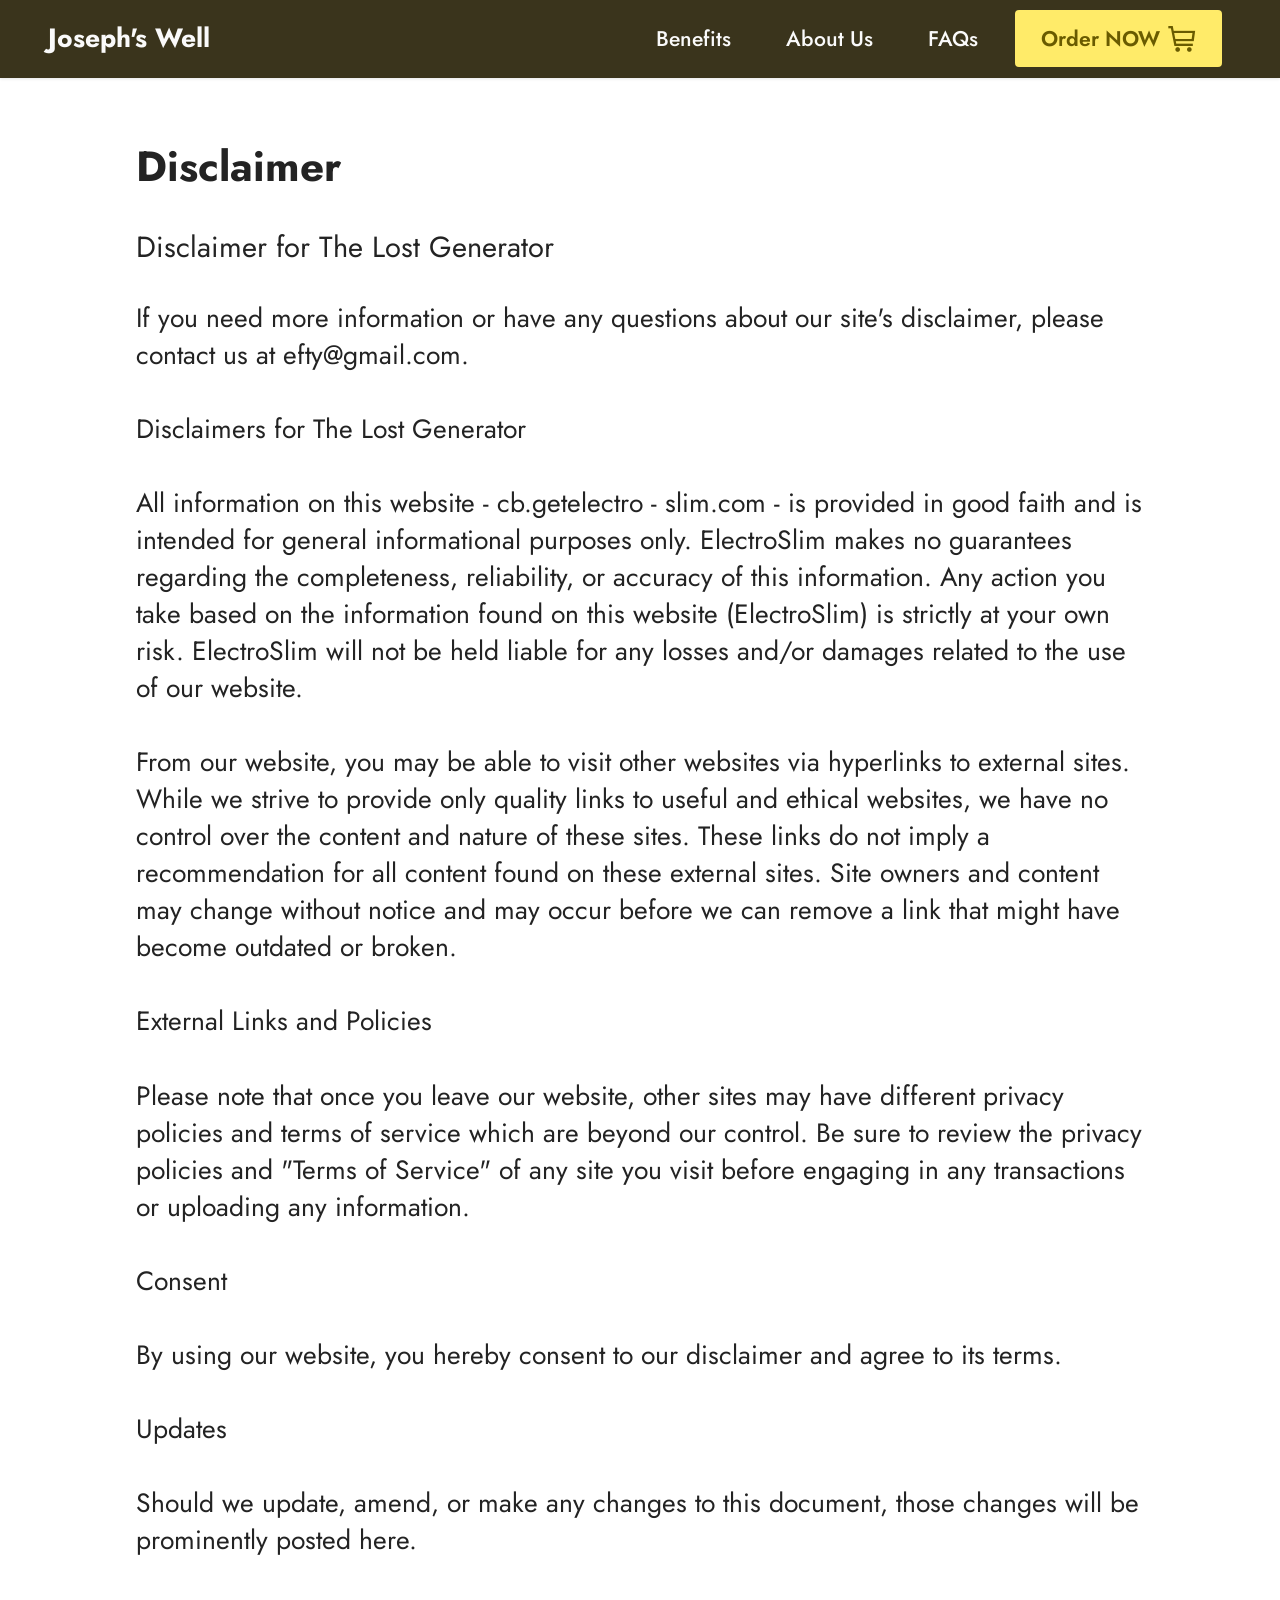
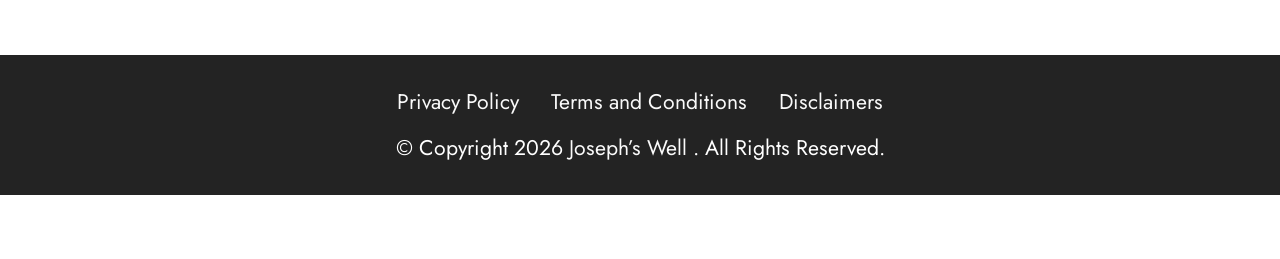
==== Disclaimer.html @ 94b6dd02 "Add files via upload" ====
<!DOCTYPE html>
<html  >
<head>
  <!-- Site made with Mobirise Website Builder v6.1.4, https://mobirise.com -->
  <meta charset="UTF-8">
  <meta http-equiv="X-UA-Compatible" content="IE=edge">
  <meta name="generator" content="Mobirise v6.1.4, mobirise.com">
  <meta name="viewport" content="width=device-width, initial-scale=1, minimum-scale=1">
  <link rel="shortcut icon" href="assets/images/joesephswell-1.webp" type="image/x-icon">
  <meta name="description" content="Disclaimer for Joseph’s Well">
  
  
  <title>Disclaimer</title>
  <link rel="stylesheet" href="assets/web/assets/mobirise-icons2/mobirise2.css">
  <link rel="stylesheet" href="assets/bootstrap/css/bootstrap.min.css">
  <link rel="stylesheet" href="assets/animatecss/animate.css">
  <link rel="stylesheet" href="assets/dropdown/css/style.css">
  <link rel="stylesheet" href="assets/socicon/css/styles.css">
  <link rel="stylesheet" href="assets/theme/css/style.css">
  <link rel="preload" href="https://fonts.googleapis.com/css?family=Jost:100,200,300,400,500,600,700,800,900,100i,200i,300i,400i,500i,600i,700i,800i,900i&display=swap" as="style" onload="this.onload=null;this.rel='stylesheet'">
  <noscript><link rel="stylesheet" href="https://fonts.googleapis.com/css?family=Jost:100,200,300,400,500,600,700,800,900,100i,200i,300i,400i,500i,600i,700i,800i,900i&display=swap"></noscript>
  <link rel="preload" as="style" href="assets/mobirise/css/mbr-additional.css?v=mM1Mye"><link rel="stylesheet" href="assets/mobirise/css/mbr-additional.css?v=mM1Mye" type="text/css">

  
  
  
</head>
<body>
  
  <section data-bs-version="5.1" class="menu menu2 cid-tLcIcNEty3" once="menu" id="menu2-h">
    
    <nav class="navbar navbar-dropdown navbar-fixed-top navbar-expand-lg">
        <div class="container">
            <div class="navbar-brand">
                
                <span class="navbar-caption-wrap"><a class="navbar-caption text-white text-primary display-7">Joseph's Well&nbsp;<br></a></span>
            </div>
            <button class="navbar-toggler" type="button" data-toggle="collapse" data-bs-toggle="collapse" data-target="#navbarSupportedContent" data-bs-target="#navbarSupportedContent" aria-controls="navbarNavAltMarkup" aria-expanded="false" aria-label="Toggle navigation">
                <div class="hamburger">
                    <span></span>
                    <span></span>
                    <span></span>
                    <span></span>
                </div>
            </button>
            <div class="collapse navbar-collapse" id="navbarSupportedContent">
                <ul class="navbar-nav nav-dropdown" data-app-modern-menu="true"><li class="nav-item"><a class="nav-link link text-white text-primary display-4" href="index.html#content4-3p">Benefits</a></li>
                    <li class="nav-item"><a class="nav-link link text-white text-primary display-4" href="index.html#content4-3">About Us</a></li><li class="nav-item"><a class="nav-link link text-white text-primary display-4" href="index.html#list01-3c">FAQs</a></li></ul>
                
                <div class="navbar-buttons mbr-section-btn"><a class="btn btn-primary display-4" href="https://e31dceh5oryjfp1t7qdhljdr3a.hop.clickbank.net/?&traffic_source=org"><span class="mobi-mbri mobi-mbri-shopping-cart mbr-iconfont mbr-iconfont-btn"></span>Order NOW</a></div>
            </div>
        </div>
    </nav>
</section>

<section data-bs-version="5.1" class="content5 cid-tLGcNcCPOQ" id="content5-1g">
    
    <div class="container">
        <div class="row justify-content-center">
            <div class="col-md-12 col-lg-10">
                <h3 class="mbr-section-title mbr-fonts-style mb-4 display-2">
                    <strong>Disclaimer</strong></h3>
                <h4 class="mbr-section-subtitle mbr-fonts-style mb-4 display-5">
                    Disclaimer for The Lost Generator</h4>
                <p class="mbr-text mbr-fonts-style display-7">If you need more information or have any questions about our site's disclaimer, please contact us at efty@gmail.com.<br><br>Disclaimers for The Lost Generator<br><br>All information on this website - cb.getelectro - slim.com - is provided in good faith and is intended for general informational purposes only. ElectroSlim makes no guarantees regarding the completeness, reliability, or accuracy of this information. Any action you take based on the information found on this website (ElectroSlim) is strictly at your own risk. ElectroSlim will not be held liable for any losses and/or damages related to the use of our website.<br><br>From our website, you may be able to visit other websites via hyperlinks to external sites. While we strive to provide only quality links to useful and ethical websites, we have no control over the content and nature of these sites. These links do not imply a recommendation for all content found on these external sites. Site owners and content may change without notice and may occur before we can remove a link that might have become outdated or broken.<br><br>External Links and Policies<br><br>Please note that once you leave our website, other sites may have different privacy policies and terms of service which are beyond our control. Be sure to review the privacy policies and "Terms of Service" of any site you visit before engaging in any transactions or uploading any information.<br><br>Consent<br><br>By using our website, you hereby consent to our disclaimer and agree to its terms.<br><br>Updates<br><br>Should we update, amend, or make any changes to this document, those changes will be prominently posted here.<br></p>
            </div>
        </div>
    </div>
</section>

<section data-bs-version="5.1" class="footer3 cid-tLcIcOmdx2" once="footers" id="footer3-i">

    

    

    <div class="container">
        <div class="media-container-row align-center mbr-white">
            <div class="row row-links">
                <ul class="foot-menu">
                    
                    
                    
                    
                    
                <li class="foot-menu-item mbr-fonts-style display-4"><a href="PrivacyPolicy.html" class="text-white text-primary">Privacy Policy</a></li><li class="foot-menu-item mbr-fonts-style display-4"><a href="Terms-And-Conditions.html" class="text-white text-primary">Terms and Conditions</a></li><li class="foot-menu-item mbr-fonts-style display-4"><a href="Disclaimer.html" class="text-white text-primary">Disclaimers</a></li></ul>
            </div>
            
            <div class="row row-copirayt">
                <p class="mbr-text mb-0 mbr-fonts-style mbr-white align-center display-4">© Copyright 2026 <a href="https://joesephwell.com" class="text-white">Joseph’s Well</a> .&nbsp;All Rights Reserved.</p>
            </div>
        </div>
    </div>
</section><section class="display-7" style="padding: 0;align-items: center;justify-content: center;flex-wrap: wrap;    align-content: center;display: flex;position: relative;height: 4rem;"><a href="https://mobiri.se/4233405" style="flex: 1 1;height: 4rem;position: absolute;width: 100%;z-index: 1;"><img alt="" style="height: 4rem;" src="[data-uri]"></a><p style="margin: 0;text-align: center;" class="display-7">&#8204;</p><a style="z-index:1" href="https://mobirise.com/html-builder.html">HTML Website Generator</a></section><script src="assets/bootstrap/js/bootstrap.bundle.min.js"></script>  <script src="assets/smoothscroll/smooth-scroll.js"></script>  <script src="assets/ytplayer/index.js"></script>  <script src="assets/dropdown/js/navbar-dropdown.js"></script>  <script src="assets/theme/js/script.js"></script>  
  
  
 <div id="scrollToTop" class="scrollToTop mbr-arrow-up"><a style="text-align: center;"><i class="mbr-arrow-up-icon mbr-arrow-up-icon-cm cm-icon cm-icon-smallarrow-up"></i></a></div>
    <input name="animation" type="hidden">
  </body>
</html>
---- assets/web/assets/mobirise-icons2/mobirise2.css ----
@font-face {
  font-family: 'Moririse2';
  font-display: swap;
  src:  url('mobirise2.eot?f2bix4');
  src:  url('mobirise2.eot?f2bix4#iefix') format('embedded-opentype'),
    url('mobirise2.ttf?f2bix4') format('truetype'),
    url('mobirise2.woff?f2bix4') format('woff'),
    url('mobirise2.svg?f2bix4#mobirise2') format('svg');
  font-weight: normal;
  font-style: normal;
}

[class^="mobi-"], [class*=" mobi-"] {
  /* use !important to prevent issues with browser extensions that change fonts */
  font-family: 'Moririse2' !important;
  speak: none;
  font-style: normal;
  font-weight: normal;
  font-variant: normal;
  text-transform: none;
  line-height: 1;

  /* Better Font Rendering =========== */
  -webkit-font-smoothing: antialiased;
  -moz-osx-font-smoothing: grayscale;
}

.mobi-mbri-add-submenu:before {
  content: "\e900";
}
.mobi-mbri-alert:before {
  content: "\e901";
}
.mobi-mbri-align-center:before {
  content: "\e902";
}
.mobi-mbri-align-justify:before {
  content: "\e903";
}
.mobi-mbri-align-left:before {
  content: "\e904";
}
.mobi-mbri-align-right:before {
  content: "\e905";
}
.mobi-mbri-android:before {
  content: "\e906";
}
.mobi-mbri-apple:before {
  content: "\e907";
}
.mobi-mbri-arrow-down:before {
  content: "\e908";
}
.mobi-mbri-arrow-next:before {
  content: "\e909";
}
.mobi-mbri-arrow-prev:before {
  content: "\e90a";
}
.mobi-mbri-arrow-up:before {
  content: "\e90b";
}
.mobi-mbri-bold:before {
  content: "\e90c";
}
.mobi-mbri-bookmark:before {
  content: "\e90d";
}
.mobi-mbri-bootstrap:before {
  content: "\e90e";
}
.mobi-mbri-briefcase:before {
  content: "\e90f";
}
.mobi-mbri-browse:before {
  content: "\e910";
}
.mobi-mbri-bulleted-list:before {
  content: "\e911";
}
.mobi-mbri-calendar:before {
  content: "\e912";
}
.mobi-mbri-camera:before {
  content: "\e913";
}
.mobi-mbri-cart-add:before {
  content: "\e914";
}
.mobi-mbri-cart-full:before {
  content: "\e915";
}
.mobi-mbri-cash:before {
  content: "\e916";
}
.mobi-mbri-change-style:before {
  content: "\e917";
}
.mobi-mbri-chat:before {
  content: "\e918";
}
.mobi-mbri-clock:before {
  content: "\e919";
}
.mobi-mbri-close:before {
  content: "\e91a";
}
.mobi-mbri-cloud:before {
  content: "\e91b";
}
.mobi-mbri-code:before {
  content: "\e91c";
}
.mobi-mbri-contact-form:before {
  content: "\e91d";
}
.mobi-mbri-credit-card:before {
  content: "\e91e";
}
.mobi-mbri-cursor-click:before {
  content: "\e91f";
}
.mobi-mbri-cust-feedback:before {
  content: "\e920";
}
.mobi-mbri-database:before {
  content: "\e921";
}
.mobi-mbri-delivery:before {
  content: "\e922";
}
.mobi-mbri-desktop:before {
  content: "\e923";
}
.mobi-mbri-devices:before {
  content: "\e924";
}
.mobi-mbri-down:before {
  content: "\e925";
}
.mobi-mbri-download-2:before {
  content: "\e926";
}
.mobi-mbri-download:before {
  content: "\e927";
}
.mobi-mbri-drag-n-drop-2:before {
  content: "\e928";
}
.mobi-mbri-drag-n-drop:before {
  content: "\e929";
}
.mobi-mbri-edit-2:before {
  content: "\e92a";
}
.mobi-mbri-edit:before {
  content: "\e92b";
}
.mobi-mbri-error:before {
  content: "\e92c";
}
.mobi-mbri-extension:before {
  content: "\e92d";
}
.mobi-mbri-features:before {
  content: "\e92e";
}
.mobi-mbri-file:before {
  content: "\e92f";
}
.mobi-mbri-flag:before {
  content: "\e930";
}
.mobi-mbri-folder:before {
  content: "\e931";
}
.mobi-mbri-gift:before {
  content: "\e932";
}
.mobi-mbri-github:before {
  content: "\e933";
}
.mobi-mbri-globe-2:before {
  content: "\e934";
}
.mobi-mbri-globe:before {
  content: "\e935";
}
.mobi-mbri-growing-chart:before {
  content: "\e936";
}
.mobi-mbri-hearth:before {
  content: "\e937";
}
.mobi-mbri-help:before {
  content: "\e938";
}
.mobi-mbri-home:before {
  content: "\e939";
}
.mobi-mbri-hot-cup:before {
  content: "\e93a";
}
.mobi-mbri-idea:before {
  content: "\e93b";
}
.mobi-mbri-image-gallery:before {
  content: "\e93c";
}
.mobi-mbri-image-slider:before {
  content: "\e93d";
}
.mobi-mbri-info:before {
  content: "\e93e";
}
.mobi-mbri-italic:before {
  content: "\e93f";
}
.mobi-mbri-key:before {
  content: "\e940";
}
.mobi-mbri-laptop:before {
  content: "\e941";
}
.mobi-mbri-layers:before {
  content: "\e942";
}
.mobi-mbri-left-right:before {
  content: "\e943";
}
.mobi-mbri-left:before {
  content: "\e944";
}
.mobi-mbri-letter:before {
  content: "\e945";
}
.mobi-mbri-like:before {
  content: "\e946";
}
.mobi-mbri-link:before {
  content: "\e947";
}
.mobi-mbri-lock:before {
  content: "\e948";
}
.mobi-mbri-login:before {
  content: "\e949";
}
.mobi-mbri-logout:before {
  content: "\e94a";
}
.mobi-mbri-magic-stick:before {
  content: "\e94b";
}
.mobi-mbri-map-pin:before {
  content: "\e94c";
}
.mobi-mbri-menu:before {
  content: "\e94d";
}
.mobi-mbri-mobile-2:before {
  content: "\e94e";
}
.mobi-mbri-mobile-horizontal:before {
  content: "\e94f";
}
.mobi-mbri-mobile:before {
  content: "\e950";
}
.mobi-mbri-mobirise:before {
  content: "\e951";
}
.mobi-mbri-more-horizontal:before {
  content: "\e952";
}
.mobi-mbri-more-vertical:before {
  content: "\e953";
}
.mobi-mbri-music:before {
  content: "\e954";
}
.mobi-mbri-new-file:before {
  content: "\e955";
}
.mobi-mbri-numbered-list:before {
  content: "\e956";
}
.mobi-mbri-opened-folder:before {
  content: "\e957";
}
.mobi-mbri-pages:before {
  content: "\e958";
}
.mobi-mbri-paper-plane:before {
  content: "\e959";
}
.mobi-mbri-paperclip:before {
  content: "\e95a";
}
.mobi-mbri-phone:before {
  content: "\e95b";
}
.mobi-mbri-photo:before {
  content: "\e95c";
}
.mobi-mbri-photos:before {
  content: "\e95d";
}
.mobi-mbri-pin:before {
  content: "\e95e";
}
.mobi-mbri-play:before {
  content: "\e95f";
}
.mobi-mbri-plus:before {
  content: "\e960";
}
.mobi-mbri-preview:before {
  content: "\e961";
}
.mobi-mbri-print:before {
  content: "\e962";
}
.mobi-mbri-protect:before {
  content: "\e963";
}
.mobi-mbri-question:before {
  content: "\e964";
}
.mobi-mbri-quote-left:before {
  content: "\e965";
}
.mobi-mbri-quote-right:before {
  content: "\e966";
}
.mobi-mbri-redo:before {
  content: "\e967";
}
.mobi-mbri-refresh:before {
  content: "\e968";
}
.mobi-mbri-responsive-2:before {
  content: "\e969";
}
.mobi-mbri-responsive:before {
  content: "\e96a";
}
.mobi-mbri-right:before {
  content: "\e96b";
}
.mobi-mbri-rocket:before {
  content: "\e96c";
}
.mobi-mbri-sad-face:before {
  content: "\e96d";
}
.mobi-mbri-sale:before {
  content: "\e96e";
}
.mobi-mbri-save:before {
  content: "\e96f";
}
.mobi-mbri-search:before {
  content: "\e970";
}
.mobi-mbri-setting-2:before {
  content: "\e971";
}
.mobi-mbri-setting-3:before {
  content: "\e972";
}
.mobi-mbri-setting:before {
  content: "\e973";
}
.mobi-mbri-share:before {
  content: "\e974";
}
.mobi-mbri-shopping-bag:before {
  content: "\e975";
}
.mobi-mbri-shopping-basket:before {
  content: "\e976";
}
.mobi-mbri-shopping-cart:before {
  content: "\e977";
}
.mobi-mbri-sites:before {
  content: "\e978";
}
.mobi-mbri-smile-face:before {
  content: "\e979";
}
.mobi-mbri-speed:before {
  content: "\e97a";
}
.mobi-mbri-star:before {
  content: "\e97b";
}
.mobi-mbri-success:before {
  content: "\e97c";
}
.mobi-mbri-sun:before {
  content: "\e97d";
}
.mobi-mbri-sun2:before {
  content: "\e97e";
}
.mobi-mbri-tablet-vertical:before {
  content: "\e97f";
}
.mobi-mbri-tablet:before {
  content: "\e980";
}
.mobi-mbri-target:before {
  content: "\e981";
}
.mobi-mbri-timer:before {
  content: "\e982";
}
.mobi-mbri-to-ftp:before {
  content: "\e983";
}
.mobi-mbri-to-local-drive:before {
  content: "\e984";
}
.mobi-mbri-touch-swipe:before {
  content: "\e985";
}
.mobi-mbri-touch:before {
  content: "\e986";
}
.mobi-mbri-trash:before {
  content: "\e987";
}
.mobi-mbri-underline:before {
  content: "\e988";
}
.mobi-mbri-undo:before {
  content: "\e989";
}
.mobi-mbri-unlink:before {
  content: "\e98a";
}
.mobi-mbri-unlock:before {
  content: "\e98b";
}
.mobi-mbri-up-down:before {
  content: "\e98c";
}
.mobi-mbri-up:before {
  content: "\e98d";
}
.mobi-mbri-update:before {
  content: "\e98e";
}
.mobi-mbri-upload-2:before {
  content: "\e98f";
}
.mobi-mbri-upload:before {
  content: "\e990";
}
.mobi-mbri-user-2:before {
  content: "\e991";
}
.mobi-mbri-user:before {
  content: "\e992";
}
.mobi-mbri-users:before {
  content: "\e993";
}
.mobi-mbri-video-play:before {
  content: "\e994";
}
.mobi-mbri-video:before {
  content: "\e995";
}
.mobi-mbri-watch:before {
  content: "\e996";
}
.mobi-mbri-website-theme-2:before {
  content: "\e997";
}
.mobi-mbri-website-theme:before {
  content: "\e998";
}
.mobi-mbri-wifi:before {
  content: "\e999";
}
.mobi-mbri-windows:before {
  content: "\e99a";
}
.mobi-mbri-zoom-in:before {
  content: "\e99b";
}
.mobi-mbri-zoom-out:before {
  content: "\e99c";
}
---- assets/dropdown/css/style.css ----
.navbar-dropdown {
  left: 0;
  padding: 0;
  position: absolute;
  right: 0;
  top: 0;
  transition: all 0.45s ease;
  z-index: 1030;
  background: #282828; }
  .navbar-dropdown .navbar-logo {
    margin-right: 0.8rem;
    transition: margin 0.3s ease-in-out;
    vertical-align: middle; }
    .navbar-dropdown .navbar-logo img {
      height: 3.125rem;
      transition: all 0.3s ease-in-out; }
    .navbar-dropdown .navbar-logo.mbr-iconfont {
      font-size: 3.125rem;
      line-height: 3.125rem; }
  .navbar-dropdown .navbar-caption {
    font-weight: 700;
    white-space: normal;
    vertical-align: -4px;
    line-height: 3.125rem !important; }
    .navbar-dropdown .navbar-caption, .navbar-dropdown .navbar-caption:hover {
      color: inherit;
      text-decoration: none; }
  .navbar-dropdown .mbr-iconfont + .navbar-caption {
    vertical-align: -1px; }
  .navbar-dropdown.navbar-fixed-top {
    position: fixed; }
  .navbar-dropdown .navbar-brand span {
    vertical-align: -4px; }
  .navbar-dropdown.bg-color.transparent {
    background: none; }
  .navbar-dropdown.navbar-short .navbar-brand {
    padding: 0.625rem 0; }
    .navbar-dropdown.navbar-short .navbar-brand span {
      vertical-align: -1px; }
  .navbar-dropdown.navbar-short .navbar-caption {
    line-height: 2.375rem !important;
    vertical-align: -2px; }
  .navbar-dropdown.navbar-short .navbar-logo {
    margin-right: 0.5rem; }
    .navbar-dropdown.navbar-short .navbar-logo img {
      height: 2.375rem; }
    .navbar-dropdown.navbar-short .navbar-logo.mbr-iconfont {
      font-size: 2.375rem;
      line-height: 2.375rem; }
  .navbar-dropdown.navbar-short .mbr-table-cell {
    height: 3.625rem; }
  .navbar-dropdown .navbar-close {
    left: 0.6875rem;
    position: fixed;
    top: 0.75rem;
    z-index: 1000; }
  .navbar-dropdown .hamburger-icon {
    content: "";
    display: inline-block;
    vertical-align: middle;
    width: 16px;
    -webkit-box-shadow: 0 -6px 0 1px #282828,0 0 0 1px #282828,0 6px 0 1px #282828;
    -moz-box-shadow: 0 -6px 0 1px #282828,0 0 0 1px #282828,0 6px 0 1px #282828;
    box-shadow: 0 -6px 0 1px #282828,0 0 0 1px #282828,0 6px 0 1px #282828; }

.dropdown-menu .dropdown-toggle[data-toggle="dropdown-submenu"]::after {
  border-bottom: 0.35em solid transparent;
  border-left: 0.35em solid;
  border-right: 0;
  border-top: 0.35em solid transparent;
  margin-left: 0.3rem; }

.dropdown-menu .dropdown-item:focus {
  outline: 0; }

.nav-dropdown {
  font-size: 0.75rem;
  font-weight: 500;
  height: auto !important; }
  .nav-dropdown .nav-btn {
    padding-left: 1rem; }
  .nav-dropdown .link {
    margin: .667em 1.667em;
    font-weight: 500;
    padding: 0;
    transition: color .2s ease-in-out; }
    .nav-dropdown .link.dropdown-toggle {
      margin-right: 2.583em; }
      .nav-dropdown .link.dropdown-toggle::after {
        margin-left: .25rem;
        border-top: 0.35em solid;
        border-right: 0.35em solid transparent;
        border-left: 0.35em solid transparent;
        border-bottom: 0; }
      .nav-dropdown .link.dropdown-toggle[aria-expanded="true"] {
        margin: 0;
        padding: 0.667em 3.263em  0.667em 1.667em; }
  .nav-dropdown .link::after,
  .nav-dropdown .dropdown-item::after {
    color: inherit; }
  .nav-dropdown .btn {
    font-size: 0.75rem;
    font-weight: 700;
    letter-spacing: 0;
    margin-bottom: 0;
    padding-left: 1.25rem;
    padding-right: 1.25rem; }
  .nav-dropdown .dropdown-menu {
    border-radius: 0;
    border: 0;
    left: 0;
    margin: 0;
    padding-bottom: 1.25rem;
    padding-top: 1.25rem;
    position: relative; }
  .nav-dropdown .dropdown-submenu {
    margin-left: 0.125rem;
    top: 0; }
  .nav-dropdown .dropdown-item {
    font-weight: 500;
    line-height: 2;
    padding: 0.3846em 4.615em 0.3846em 1.5385em;
    position: relative;
    transition: color .2s ease-in-out, background-color .2s ease-in-out; }
    .nav-dropdown .dropdown-item::after {
      margin-top: -0.3077em;
      position: absolute;
      right: 1.1538em;
      top: 50%; }
    .nav-dropdown .dropdown-item:focus, .nav-dropdown .dropdown-item:hover {
      background: none; }

@media (max-width: 767px) {
  .nav-dropdown.navbar-toggleable-sm {
    bottom: 0;
    display: none;
    left: 0;
    overflow-x: hidden;
    position: fixed;
    top: 0;
    transform: translateX(-100%);
    -ms-transform: translateX(-100%);
    -webkit-transform: translateX(-100%);
    width: 18.75rem;
    z-index: 999; } }
.nav-dropdown.navbar-toggleable-xl {
  bottom: 0;
  display: none;
  left: 0;
  overflow-x: hidden;
  position: fixed;
  top: 0;
  transform: translateX(-100%);
  -ms-transform: translateX(-100%);
  -webkit-transform: translateX(-100%);
  width: 18.75rem;
  z-index: 999; }

.nav-dropdown-sm {
  display: block !important;
  overflow-x: hidden;
  overflow: auto;
  padding-top: 3.875rem; }
  .nav-dropdown-sm::after {
    content: "";
    display: block;
    height: 3rem;
    width: 100%; }
  .nav-dropdown-sm.collapse.in ~ .navbar-close {
    display: block !important; }
  .nav-dropdown-sm.collapsing, .nav-dropdown-sm.collapse.in {
    transform: translateX(0);
    -ms-transform: translateX(0);
    -webkit-transform: translateX(0);
    transition: all 0.25s ease-out;
    -webkit-transition: all 0.25s ease-out;
    background: #282828; }
  .nav-dropdown-sm.collapsing[aria-expanded="false"] {
    transform: translateX(-100%);
    -ms-transform: translateX(-100%);
    -webkit-transform: translateX(-100%); }
  .nav-dropdown-sm .nav-item {
    display: block;
    margin-left: 0 !important;
    padding-left: 0; }
  .nav-dropdown-sm .link,
  .nav-dropdown-sm .dropdown-item {
    border-top: 1px dotted rgba(255, 255, 255, 0.1);
    font-size: 0.8125rem;
    line-height: 1.6;
    margin: 0 !important;
    padding: 0.875rem 2.4rem 0.875rem 1.5625rem !important;
    position: relative;
    white-space: normal; }
    .nav-dropdown-sm .link:focus, .nav-dropdown-sm .link:hover,
    .nav-dropdown-sm .dropdown-item:focus,
    .nav-dropdown-sm .dropdown-item:hover {
      background: rgba(0, 0, 0, 0.2) !important;
      color: #c0a375; }
  .nav-dropdown-sm .nav-btn {
    position: relative;
    padding: 1.5625rem 1.5625rem 0 1.5625rem; }
    .nav-dropdown-sm .nav-btn::before {
      border-top: 1px dotted rgba(255, 255, 255, 0.1);
      content: "";
      left: 0;
      position: absolute;
      top: 0;
      width: 100%; }
    .nav-dropdown-sm .nav-btn + .nav-btn {
      padding-top: 0.625rem; }
      .nav-dropdown-sm .nav-btn + .nav-btn::before {
        display: none; }
  .nav-dropdown-sm .btn {
    padding: 0.625rem 0; }
  .nav-dropdown-sm .dropdown-toggle[data-toggle="dropdown-submenu"]::after {
    margin-left: .25rem;
    border-top: 0.35em solid;
    border-right: 0.35em solid transparent;
    border-left: 0.35em solid transparent;
    border-bottom: 0; }
  .nav-dropdown-sm .dropdown-toggle[data-toggle="dropdown-submenu"][aria-expanded="true"]::after {
    border-top: 0;
    border-right: 0.35em solid transparent;
    border-left: 0.35em solid transparent;
    border-bottom: 0.35em solid; }
  .nav-dropdown-sm .dropdown-menu {
    margin: 0;
    padding: 0;
    position: relative;
    top: 0;
    left: 0;
    width: 100%;
    border: 0;
    float: none;
    border-radius: 0;
    background: none; }
  .nav-dropdown-sm .dropdown-submenu {
    left: 100%;
    margin-left: 0.125rem;
    margin-top: -1.25rem;
    top: 0; }

.navbar-toggleable-sm .nav-dropdown .dropdown-menu {
  position: absolute; }

.navbar-toggleable-sm .nav-dropdown .dropdown-submenu {
  left: 100%;
  margin-left: 0.125rem;
  margin-top: -1.25rem;
  top: 0; }

.navbar-toggleable-sm.opened .nav-dropdown .dropdown-menu {
  position: relative; }

.navbar-toggleable-sm.opened .nav-dropdown .dropdown-submenu {
  left: 0;
  margin-left: 00rem;
  margin-top: 0rem;
  top: 0; }

.is-builder .nav-dropdown.collapsing {
  transition: none !important; }
---- assets/socicon/css/styles.css ----
@charset "UTF-8";

@font-face {
  font-family: 'Socicon';
  src:  url('../fonts/socicon.eot');
  src:  url('../fonts/socicon.eot?#iefix') format('embedded-opentype'),
    url('../fonts/socicon.woff2') format('woff2'),
    url('../fonts/socicon.ttf') format('truetype'),
    url('../fonts/socicon.woff') format('woff'),
    url('../fonts/socicon.svg#socicon') format('svg');
  font-weight: normal;
  font-style: normal;
  font-display: swap;
}

[data-icon]:before {
  font-family: "socicon" !important;
  content: attr(data-icon);
  font-style: normal !important;
  font-weight: normal !important;
  font-variant: normal !important;
  text-transform: none !important;
  speak: none;
  line-height: 1;
  -webkit-font-smoothing: antialiased;
  -moz-osx-font-smoothing: grayscale;
}

[class^="socicon-"], [class*=" socicon-"] {
  /* use !important to prevent issues with browser extensions that change fonts */
  font-family: 'Socicon' !important;
  speak: none;
  font-style: normal;
  font-weight: normal;
  font-variant: normal;
  text-transform: none;
  line-height: 1;

  /* Better Font Rendering =========== */
  -webkit-font-smoothing: antialiased;
  -moz-osx-font-smoothing: grayscale;
}

.socicon-500px:before {
  content: "\e000";
}
.socicon-8tracks:before {
  content: "\e001";
}
.socicon-airbnb:before {
  content: "\e002";
}
.socicon-alliance:before {
  content: "\e003";
}
.socicon-amazon:before {
  content: "\e004";
}
.socicon-amplement:before {
  content: "\e005";
}
.socicon-android:before {
  content: "\e006";
}
.socicon-angellist:before {
  content: "\e007";
}
.socicon-apple:before {
  content: "\e008";
}
.socicon-appnet:before {
  content: "\e009";
}
.socicon-baidu:before {
  content: "\e00a";
}
.socicon-bandcamp:before {
  content: "\e00b";
}
.socicon-battlenet:before {
  content: "\e00c";
}
.socicon-mixer:before {
  content: "\e00d";
}
.socicon-bebee:before {
  content: "\e00e";
}
.socicon-bebo:before {
  content: "\e00f";
}
.socicon-behance:before {
  content: "\e010";
}
.socicon-blizzard:before {
  content: "\e011";
}
.socicon-blogger:before {
  content: "\e012";
}
.socicon-buffer:before {
  content: "\e013";
}
.socicon-chrome:before {
  content: "\e014";
}
.socicon-coderwall:before {
  content: "\e015";
}
.socicon-curse:before {
  content: "\e016";
}
.socicon-dailymotion:before {
  content: "\e017";
}
.socicon-deezer:before {
  content: "\e018";
}
.socicon-delicious:before {
  content: "\e019";
}
.socicon-deviantart:before {
  content: "\e01a";
}
.socicon-diablo:before {
  content: "\e01b";
}
.socicon-digg:before {
  content: "\e01c";
}
.socicon-discord:before {
  content: "\e01d";
}
.socicon-disqus:before {
  content: "\e01e";
}
.socicon-douban:before {
  content: "\e01f";
}
.socicon-draugiem:before {
  content: "\e020";
}
.socicon-dribbble:before {
  content: "\e021";
}
.socicon-drupal:before {
  content: "\e022";
}
.socicon-ebay:before {
  content: "\e023";
}
.socicon-ello:before {
  content: "\e024";
}
.socicon-endomodo:before {
  content: "\e025";
}
.socicon-envato:before {
  content: "\e026";
}
.socicon-etsy:before {
  content: "\e027";
}
.socicon-facebook:before {
  content: "\e028";
}
.socicon-feedburner:before {
  content: "\e029";
}
.socicon-filmweb:before {
  content: "\e02a";
}
.socicon-firefox:before {
  content: "\e02b";
}
.socicon-flattr:before {
  content: "\e02c";
}
.socicon-flickr:before {
  content: "\e02d";
}
.socicon-formulr:before {
  content: "\e02e";
}
.socicon-forrst:before {
  content: "\e02f";
}
.socicon-foursquare:before {
  content: "\e030";
}
.socicon-friendfeed:before {
  content: "\e031";
}
.socicon-github:before {
  content: "\e032";
}
.socicon-goodreads:before {
  content: "\e033";
}
.socicon-google:before {
  content: "\e034";
}
.socicon-googlescholar:before {
  content: "\e035";
}
.socicon-googlegroups:before {
  content: "\e036";
}
.socicon-googlephotos:before {
  content: "\e037";
}
.socicon-googleplus:before {
  content: "\e038";
}
.socicon-grooveshark:before {
  content: "\e039";
}
.socicon-hackerrank:before {
  content: "\e03a";
}
.socicon-hearthstone:before {
  content: "\e03b";
}
.socicon-hellocoton:before {
  content: "\e03c";
}
.socicon-heroes:before {
  content: "\e03d";
}
.socicon-smashcast:before {
  content: "\e03e";
}
.socicon-horde:before {
  content: "\e03f";
}
.socicon-houzz:before {
  content: "\e040";
}
.socicon-icq:before {
  content: "\e041";
}
.socicon-identica:before {
  content: "\e042";
}
.socicon-imdb:before {
  content: "\e043";
}
.socicon-instagram:before {
  content: "\e044";
}
.socicon-issuu:before {
  content: "\e045";
}
.socicon-istock:before {
  content: "\e046";
}
.socicon-itunes:before {
  content: "\e047";
}
.socicon-keybase:before {
  content: "\e048";
}
.socicon-lanyrd:before {
  content: "\e049";
}
.socicon-lastfm:before {
  content: "\e04a";
}
.socicon-line:before {
  content: "\e04b";
}
.socicon-linkedin:before {
  content: "\e04c";
}
.socicon-livejournal:before {
  content: "\e04d";
}
.socicon-lyft:before {
  content: "\e04e";
}
.socicon-macos:before {
  content: "\e04f";
}
.socicon-mail:before {
  content: "\e050";
}
.socicon-medium:before {
  content: "\e051";
}
.socicon-meetup:before {
  content: "\e052";
}
.socicon-mixcloud:before {
  content: "\e053";
}
.socicon-modelmayhem:before {
  content: "\e054";
}
.socicon-mumble:before {
  content: "\e055";
}
.socicon-myspace:before {
  content: "\e056";
}
.socicon-newsvine:before {
  content: "\e057";
}
.socicon-nintendo:before {
  content: "\e058";
}
.socicon-npm:before {
  content: "\e059";
}
.socicon-odnoklassniki:before {
  content: "\e05a";
}
.socicon-openid:before {
  content: "\e05b";
}
.socicon-opera:before {
  content: "\e05c";
}
.socicon-outlook:before {
  content: "\e05d";
}
.socicon-overwatch:before {
  content: "\e05e";
}
.socicon-patreon:before {
  content: "\e05f";
}
.socicon-paypal:before {
  content: "\e060";
}
.socicon-periscope:before {
  content: "\e061";
}
.socicon-persona:before {
  content: "\e062";
}
.socicon-pinterest:before {
  content: "\e063";
}
.socicon-play:before {
  content: "\e064";
}
.socicon-player:before {
  content: "\e065";
}
.socicon-playstation:before {
  content: "\e066";
}
.socicon-pocket:before {
  content: "\e067";
}
.socicon-qq:before {
  content: "\e068";
}
.socicon-quora:before {
  content: "\e069";
}
.socicon-raidcall:before {
  content: "\e06a";
}
.socicon-ravelry:before {
  content: "\e06b";
}
.socicon-reddit:before {
  content: "\e06c";
}
.socicon-renren:before {
  content: "\e06d";
}
.socicon-researchgate:before {
  content: "\e06e";
}
.socicon-residentadvisor:before {
  content: "\e06f";
}
.socicon-reverbnation:before {
  content: "\e070";
}
.socicon-rss:before {
  content: "\e071";
}
.socicon-sharethis:before {
  content: "\e072";
}
.socicon-skype:before {
  content: "\e073";
}
.socicon-slideshare:before {
  content: "\e074";
}
.socicon-smugmug:before {
  content: "\e075";
}
.socicon-snapchat:before {
  content: "\e076";
}
.socicon-songkick:before {
  content: "\e077";
}
.socicon-soundcloud:before {
  content: "\e078";
}
.socicon-spotify:before {
  content: "\e079";
}
.socicon-stackexchange:before {
  content: "\e07a";
}
.socicon-stackoverflow:before {
  content: "\e07b";
}
.socicon-starcraft:before {
  content: "\e07c";
}
.socicon-stayfriends:before {
  content: "\e07d";
}
.socicon-steam:before {
  content: "\e07e";
}
.socicon-storehouse:before {
  content: "\e07f";
}
.socicon-strava:before {
  content: "\e080";
}
.socicon-streamjar:before {
  content: "\e081";
}
.socicon-stumbleupon:before {
  content: "\e082";
}
.socicon-swarm:before {
  content: "\e083";
}
.socicon-teamspeak:before {
  content: "\e084";
}
.socicon-teamviewer:before {
  content: "\e085";
}
.socicon-technorati:before {
  content: "\e086";
}
.socicon-telegram:before {
  content: "\e087";
}
.socicon-tripadvisor:before {
  content: "\e088";
}
.socicon-tripit:before {
  content: "\e089";
}
.socicon-triplej:before {
  content: "\e08a";
}
.socicon-tumblr:before {
  content: "\e08b";
}
.socicon-twitch:before {
  content: "\e08c";
}
.socicon-twitter:before {
  content: "\e08d";
}
.socicon-uber:before {
  content: "\e08e";
}
.socicon-ventrilo:before {
  content: "\e08f";
}
.socicon-viadeo:before {
  content: "\e090";
}
.socicon-viber:before {
  content: "\e091";
}
.socicon-viewbug:before {
  content: "\e092";
}
.socicon-vimeo:before {
  content: "\e093";
}
.socicon-vine:before {
  content: "\e094";
}
.socicon-vkontakte:before {
  content: "\e095";
}
.socicon-warcraft:before {
  content: "\e096";
}
.socicon-wechat:before {
  content: "\e097";
}
.socicon-weibo:before {
  content: "\e098";
}
.socicon-whatsapp:before {
  content: "\e099";
}
.socicon-wikipedia:before {
  content: "\e09a";
}
.socicon-windows:before {
  content: "\e09b";
}
.socicon-wordpress:before {
  content: "\e09c";
}
.socicon-wykop:before {
  content: "\e09d";
}
.socicon-xbox:before {
  content: "\e09e";
}
.socicon-xing:before {
  content: "\e09f";
}
.socicon-yahoo:before {
  content: "\e0a0";
}
.socicon-yammer:before {
  content: "\e0a1";
}
.socicon-yandex:before {
  content: "\e0a2";
}
.socicon-yelp:before {
  content: "\e0a3";
}
.socicon-younow:before {
  content: "\e0a4";
}
.socicon-youtube:before {
  content: "\e0a5";
}
.socicon-zapier:before {
  content: "\e0a6";
}
.socicon-zerply:before {
  content: "\e0a7";
}
.socicon-zomato:before {
  content: "\e0a8";
}
.socicon-zynga:before {
  content: "\e0a9";
}
.socicon-bluesky:before {
  content: "\e0aa";
}
.socicon-threads:before {
  content: "\e0ab";
}
.socicon-spreadshirt:before {
  content: "\e901";
}
.socicon-gamejolt:before {
  content: "\e902";
}
.socicon-trello:before {
  content: "\e903";
}
.socicon-tunein:before {
  content: "\e904";
}
.socicon-bloglovin:before {
  content: "\e905";
}
.socicon-gamewisp:before {
  content: "\e906";
}
.socicon-messenger:before {
  content: "\e907";
}
.socicon-pandora:before {
  content: "\e908";
}
.socicon-augment:before {
  content: "\e909";
}
.socicon-bitbucket:before {
  content: "\e90a";
}
.socicon-fyuse:before {
  content: "\e90b";
}
.socicon-yt-gaming:before {
  content: "\e90c";
}
.socicon-sketchfab:before {
  content: "\e90d";
}
.socicon-mobcrush:before {
  content: "\e90e";
}
.socicon-microsoft:before {
  content: "\e90f";
}
.socicon-realtor:before {
  content: "\e910";
}
.socicon-tidal:before {
  content: "\e911";
}
.socicon-qobuz:before {
  content: "\e912";
}
.socicon-natgeo:before {
  content: "\e913";
}
.socicon-mastodon:before {
  content: "\e914";
}
.socicon-unsplash:before {
  content: "\e915";
}
.socicon-homeadvisor:before {
  content: "\e916";
}
.socicon-angieslist:before {
  content: "\e917";
}
.socicon-codepen:before {
  content: "\e918";
}
.socicon-slack:before {
  content: "\e919";
}
.socicon-openaigym:before {
  content: "\e91a";
}
.socicon-logmein:before {
  content: "\e91b";
}
.socicon-fiverr:before {
  content: "\e91c";
}
.socicon-gotomeeting:before {
  content: "\e91d";
}
.socicon-aliexpress:before {
  content: "\e91e";
}
.socicon-guru:before {
  content: "\e91f";
}
.socicon-appstore:before {
  content: "\e920";
}
.socicon-homes:before {
  content: "\e921";
}
.socicon-zoom:before {
  content: "\e922";
}
.socicon-alibaba:before {
  content: "\e923";
}
.socicon-craigslist:before {
  content: "\e924";
}
.socicon-wix:before {
  content: "\e925";
}
.socicon-redfin:before {
  content: "\e926";
}
.socicon-googlecalendar:before {
  content: "\e927";
}
.socicon-shopify:before {
  content: "\e928";
}
.socicon-freelancer:before {
  content: "\e929";
}
.socicon-seedrs:before {
  content: "\e92a";
}
.socicon-bing:before {
  content: "\e92b";
}
.socicon-doodle:before {
  content: "\e92c";
}
.socicon-bonanza:before {
  content: "\e92d";
}
.socicon-squarespace:before {
  content: "\e92e";
}
.socicon-toptal:before {
  content: "\e92f";
}
.socicon-gust:before {
  content: "\e930";
}
.socicon-ask:before {
  content: "\e931";
}
.socicon-trulia:before {
  content: "\e932";
}
.socicon-loomly:before {
  content: "\e933";
}
.socicon-ghost:before {
  content: "\e934";
}
.socicon-upwork:before {
  content: "\e935";
}
.socicon-fundable:before {
  content: "\e936";
}
.socicon-booking:before {
  content: "\e937";
}
.socicon-googlemaps:before {
  content: "\e938";
}
.socicon-zillow:before {
  content: "\e939";
}
.socicon-niconico:before {
  content: "\e93a";
}
.socicon-toneden:before {
  content: "\e93b";
}
.socicon-crunchbase:before {
  content: "\e93c";
}
.socicon-homefy:before {
  content: "\e93d";
}
.socicon-calendly:before {
  content: "\e93e";
}
.socicon-livemaster:before {
  content: "\e93f";
}
.socicon-udemy:before {
  content: "\e940";
}
.socicon-codered:before {
  content: "\e941";
}
.socicon-origin:before {
  content: "\e942";
}
.socicon-nextdoor:before {
  content: "\e943";
}
.socicon-portfolio:before {
  content: "\e944";
}
.socicon-instructables:before {
  content: "\e945";
}
.socicon-gitlab:before {
  content: "\e946";
}
.socicon-hackernews:before {
  content: "\e947";
}
.socicon-smashwords:before {
  content: "\e948";
}
.socicon-kobo:before {
  content: "\e949";
}
.socicon-bookbub:before {
  content: "\e94a";
}
.socicon-mailru:before {
  content: "\e94b";
}
.socicon-moddb:before {
  content: "\e94c";
}
.socicon-indiedb:before {
  content: "\e94d";
}
.socicon-traxsource:before {
  content: "\e94e";
}
.socicon-gamefor:before {
  content: "\e94f";
}
.socicon-pixiv:before {
  content: "\e950";
}
.socicon-myanimelist:before {
  content: "\e951";
}
.socicon-blackberry:before {
  content: "\e952";
}
.socicon-wickr:before {
  content: "\e953";
}
.socicon-spip:before {
  content: "\e954";
}
.socicon-napster:before {
  content: "\e955";
}
.socicon-beatport:before {
  content: "\e956";
}
.socicon-hackerone:before {
  content: "\e957";
}
.socicon-internet:before {
  content: "\e958";
}
.socicon-ubuntu:before {
  content: "\e959";
}
.socicon-artstation:before {
  content: "\e95a";
}
.socicon-invision:before {
  content: "\e95b";
}
.socicon-torial:before {
  content: "\e95c";
}
.socicon-collectorz:before {
  content: "\e95d";
}
.socicon-seenthis:before {
  content: "\e95e";
}
.socicon-googleplaymusic:before {
  content: "\e95f";
}
.socicon-debian:before {
  content: "\e960";
}
.socicon-filmfreeway:before {
  content: "\e961";
}
.socicon-gnome:before {
  content: "\e962";
}
.socicon-itchio:before {
  content: "\e963";
}
.socicon-jamendo:before {
  content: "\e964";
}
.socicon-mix:before {
  content: "\e965";
}
.socicon-sharepoint:before {
  content: "\e966";
}
.socicon-tinder:before {
  content: "\e967";
}
.socicon-windguru:before {
  content: "\e968";
}
.socicon-cdbaby:before {
  content: "\e969";
}
.socicon-elementaryos:before {
  content: "\e96a";
}
.socicon-stage32:before {
  content: "\e96b";
}
.socicon-tiktok:before {
  content: "\e96c";
}
.socicon-gitter:before {
  content: "\e96d";
}
.socicon-letterboxd:before {
  content: "\e96e";
}
.socicon-threema:before {
  content: "\e96f";
}
.socicon-splice:before {
  content: "\e970";
}
.socicon-metapop:before {
  content: "\e971";
}
.socicon-naver:before {
  content: "\e972";
}
.socicon-remote:before {
  content: "\e973";
}
.socicon-flipboard:before {
  content: "\e974";
}
.socicon-googlehangouts:before {
  content: "\e975";
}
.socicon-dlive:before {
  content: "\e976";
}
.socicon-vsco:before {
  content: "\e977";
}
.socicon-stitcher:before {
  content: "\e978";
}
.socicon-avvo:before {
  content: "\e979";
}
.socicon-redbubble:before {
  content: "\e97a";
}
.socicon-society6:before {
  content: "\e97b";
}
.socicon-zazzle:before {
  content: "\e97c";
}
.socicon-eitaa:before {
  content: "\e97d";
}
.socicon-soroush:before {
  content: "\e97e";
}
.socicon-bale:before {
  content: "\e97f";
}
---- assets/theme/css/style.css ----
@charset "UTF-8";
section {
  background-color: #ffffff;
}

body {
  font-style: normal;
  line-height: 1.5;
  font-weight: 400;
  color: #232323;
  position: relative;
}

button {
  background-color: transparent;
  border-color: transparent;
}

.embla__button,
.carousel-control {
  background-color: #edefea !important;
  opacity: 0.8 !important;
  color: #464845 !important;
  border-color: #edefea !important;
}

.carousel .close,
.modalWindow .close {
  background-color: #edefea !important;
  color: #464845 !important;
  border-color: #edefea !important;
  opacity: 0.8 !important;
}

.carousel .close:hover,
.modalWindow .close:hover {
  opacity: 1 !important;
}

.carousel-indicators li {
  background-color: #edefea !important;
  border: 2px solid #464845 !important;
}

.carousel-indicators li:hover,
.carousel-indicators li:active {
  opacity: 0.8 !important;
}

.embla__button:hover,
.carousel-control:hover {
  background-color: #edefea !important;
  opacity: 1 !important;
}

.modalWindow-video-container {
  height: 80%;
}

section,
.container,
.container-fluid {
  position: relative;
  word-wrap: break-word;
}

a.mbr-iconfont:hover {
  text-decoration: none;
}

.article .lead p,
.article .lead ul,
.article .lead ol,
.article .lead pre,
.article .lead blockquote {
  margin-bottom: 0;
}

a {
  font-style: normal;
  font-weight: 400;
  cursor: pointer;
}
a, a:hover {
  text-decoration: none;
}

.mbr-section-title {
  font-style: normal;
  line-height: 1.3;
}

.mbr-section-subtitle {
  line-height: 1.3;
}

.mbr-text {
  font-style: normal;
  line-height: 1.7;
}

h1,
h2,
h3,
h4,
h5,
h6,
.display-1,
.display-2,
.display-4,
.display-5,
.display-7,
span,
p,
a {
  line-height: 1;
  word-break: break-word;
  word-wrap: break-word;
  font-weight: 400;
}

b,
strong {
  font-weight: bold;
}

input:-webkit-autofill, input:-webkit-autofill:hover, input:-webkit-autofill:focus, input:-webkit-autofill:active {
  transition-delay: 9999s;
  -webkit-transition-property: background-color, color;
  transition-property: background-color, color;
}

textarea[type=hidden] {
  display: none;
}

section {
  background-position: 50% 50%;
  background-repeat: no-repeat;
  background-size: cover;
}
section .mbr-background-video,
section .mbr-background-video-preview {
  position: absolute;
  bottom: 0;
  left: 0;
  right: 0;
  top: 0;
}

.hidden {
  visibility: hidden;
}

.mbr-z-index20 {
  z-index: 20;
}

/*! Base colors */
.mbr-white {
  color: #ffffff;
}

.mbr-black {
  color: #111111;
}

.mbr-bg-white {
  background-color: #ffffff;
}

.mbr-bg-black {
  background-color: #000000;
}

/*! Text-aligns */
.align-left {
  text-align: left;
}

.align-center {
  text-align: center;
}

.align-right {
  text-align: right;
}

/*! Font-weight  */
.mbr-light {
  font-weight: 300;
}

.mbr-regular {
  font-weight: 400;
}

.mbr-semibold {
  font-weight: 500;
}

.mbr-bold {
  font-weight: 700;
}

/*! Media  */
.media-content {
  flex-basis: 100%;
}

.media-container-row {
  display: flex;
  flex-direction: row;
  flex-wrap: wrap;
  justify-content: center;
  align-content: center;
  align-items: start;
}
.media-container-row .media-size-item {
  width: 400px;
}

.media-container-column {
  display: flex;
  flex-direction: column;
  flex-wrap: wrap;
  justify-content: center;
  align-content: center;
  align-items: stretch;
}
.media-container-column > * {
  width: 100%;
}

@media (min-width: 992px) {
  .media-container-row {
    flex-wrap: nowrap;
  }
}
figure {
  margin-bottom: 0;
  overflow: hidden;
}

figure[mbr-media-size] {
  transition: width 0.1s;
}

img,
iframe {
  display: block;
  width: 100%;
}

.card {
  background-color: transparent;
  border: none;
}

.card-box {
  width: 100%;
}

.card-img {
  text-align: center;
  flex-shrink: 0;
  -webkit-flex-shrink: 0;
}

.media {
  max-width: 100%;
  margin: 0 auto;
}

.mbr-figure {
  align-self: center;
}

.media-container > div {
  max-width: 100%;
}

.mbr-figure img,
.card-img img {
  width: 100%;
}

@media (max-width: 991px) {
  .media-size-item {
    width: auto !important;
  }
  .media {
    width: auto;
  }
  .mbr-figure {
    width: 100% !important;
  }
}
/*! Buttons */
.mbr-section-btn {
  margin-left: -0.6rem;
  margin-right: -0.6rem;
  font-size: 0;
}

.btn {
  font-weight: 600;
  border-width: 1px;
  font-style: normal;
  margin: 0.6rem 0.6rem;
  white-space: normal;
  transition: all 0.2s ease-in-out;
  display: inline-flex;
  align-items: center;
  justify-content: center;
  word-break: break-word;
}

.btn-sm {
  font-weight: 600;
  letter-spacing: 0px;
  transition: all 0.3s ease-in-out;
}

.btn-md {
  font-weight: 600;
  letter-spacing: 0px;
  transition: all 0.3s ease-in-out;
}

.btn-lg {
  font-weight: 600;
  letter-spacing: 0px;
  transition: all 0.3s ease-in-out;
}

.btn-form {
  margin: 0;
}
.btn-form:hover {
  cursor: pointer;
}

nav .mbr-section-btn {
  margin-left: 0rem;
  margin-right: 0rem;
}

/*! Btn icon margin */
.btn .mbr-iconfont,
.btn.btn-sm .mbr-iconfont {
  order: 1;
  cursor: pointer;
  margin-left: 0.5rem;
  vertical-align: sub;
}

.btn.btn-md .mbr-iconfont,
.btn.btn-md .mbr-iconfont {
  margin-left: 0.8rem;
}

.mbr-regular {
  font-weight: 400;
}

.mbr-semibold {
  font-weight: 500;
}

.mbr-bold {
  font-weight: 700;
}

[type=submit] {
  -webkit-appearance: none;
}

/*! Full-screen */
.mbr-fullscreen .mbr-overlay {
  min-height: 100vh;
}

.mbr-fullscreen {
  display: flex;
  display: -moz-flex;
  display: -ms-flex;
  display: -o-flex;
  align-items: center;
  min-height: 100vh;
  padding-top: 3rem;
  padding-bottom: 3rem;
}

/*! Map */
.map {
  height: 25rem;
  position: relative;
}
.map iframe {
  width: 100%;
  height: 100%;
}

/*! Scroll to top arrow */
.mbr-arrow-up {
  bottom: 25px;
  right: 90px;
  position: fixed;
  text-align: right;
  z-index: 5000;
  color: #ffffff;
  font-size: 22px;
}

.mbr-arrow-up a {
  background: rgba(0, 0, 0, 0.2);
  border-radius: 50%;
  color: #fff;
  display: inline-block;
  height: 60px;
  width: 60px;
  border: 2px solid #fff;
  outline-style: none !important;
  position: relative;
  text-decoration: none;
  transition: all 0.3s ease-in-out;
  cursor: pointer;
  text-align: center;
}
.mbr-arrow-up a:hover {
  background-color: rgba(0, 0, 0, 0.4);
}
.mbr-arrow-up a i {
  line-height: 60px;
}

.mbr-arrow-up-icon {
  display: block;
  color: #fff;
}

.mbr-arrow-up-icon::before {
  content: "›";
  display: inline-block;
  font-family: serif;
  font-size: 22px;
  line-height: 1;
  font-style: normal;
  position: relative;
  top: 6px;
  left: -4px;
  transform: rotate(-90deg);
}

/*! Arrow Down */
.mbr-arrow {
  position: absolute;
  bottom: 45px;
  left: 50%;
  width: 60px;
  height: 60px;
  cursor: pointer;
  background-color: rgba(80, 80, 80, 0.5);
  border-radius: 50%;
  transform: translateX(-50%);
}
@media (max-width: 767px) {
  .mbr-arrow {
    display: none;
  }
}
.mbr-arrow > a {
  display: inline-block;
  text-decoration: none;
  outline-style: none;
  animation: arrowdown 1.7s ease-in-out infinite;
  color: #ffffff;
}
.mbr-arrow > a > i {
  position: absolute;
  top: -2px;
  left: 15px;
  font-size: 2rem;
}

#scrollToTop a i::before {
  content: "";
  position: absolute;
  display: block;
  border-bottom: 2.5px solid #fff;
  border-left: 2.5px solid #fff;
  width: 27.8%;
  height: 27.8%;
  left: 50%;
  top: 51%;
  transform: translateY(-30%) translateX(-50%) rotate(135deg);
}

@keyframes arrowdown {
  0% {
    transform: translateY(0px);
  }
  50% {
    transform: translateY(-5px);
  }
  100% {
    transform: translateY(0px);
  }
}
@media (max-width: 500px) {
  .mbr-arrow-up {
    left: 0;
    right: 0;
    text-align: center;
  }
}
/*Gradients animation*/
@keyframes gradient-animation {
  from {
    background-position: 0% 100%;
    animation-timing-function: ease-in-out;
  }
  to {
    background-position: 100% 0%;
    animation-timing-function: ease-in-out;
  }
}
.bg-gradient {
  background-size: 200% 200%;
  animation: gradient-animation 5s infinite alternate;
  -webkit-animation: gradient-animation 5s infinite alternate;
}

.menu .navbar-brand {
  display: -webkit-flex;
}
.menu .navbar-brand span {
  display: flex;
  display: -webkit-flex;
}
.menu .navbar-brand .navbar-caption-wrap {
  display: -webkit-flex;
}
.menu .navbar-brand .navbar-logo img {
  display: -webkit-flex;
  width: auto;
}
@media (min-width: 768px) and (max-width: 991px) {
  .menu .navbar-toggleable-sm .navbar-nav {
    display: -ms-flexbox;
  }
}
@media (max-width: 991px) {
  .menu .navbar-collapse {
    max-height: 93.5vh;
  }
  .menu .navbar-collapse.show {
    overflow: auto;
  }
}
@media (min-width: 992px) {
  .menu .navbar-nav.nav-dropdown {
    display: -webkit-flex;
  }
  .menu .navbar-toggleable-sm .navbar-collapse {
    display: -webkit-flex !important;
  }
  .menu .collapsed .navbar-collapse {
    max-height: 93.5vh;
  }
  .menu .collapsed .navbar-collapse.show {
    overflow: auto;
  }
}
@media (max-width: 767px) {
  .menu .navbar-collapse {
    max-height: 80vh;
  }
}

.nav-link .mbr-iconfont {
  margin-right: 0.5rem;
}

.navbar {
  display: -webkit-flex;
  -webkit-flex-wrap: wrap;
  -webkit-align-items: center;
  -webkit-justify-content: space-between;
}

.navbar-collapse {
  -webkit-flex-basis: 100%;
  -webkit-flex-grow: 1;
  -webkit-align-items: center;
}

.nav-dropdown .link {
  padding: 0.667em 1.667em !important;
  margin: 0 !important;
}

.nav {
  display: -webkit-flex;
  -webkit-flex-wrap: wrap;
}

.row {
  display: -webkit-flex;
  -webkit-flex-wrap: wrap;
}

.justify-content-center {
  -webkit-justify-content: center;
}

.form-inline {
  display: -webkit-flex;
}

.card-wrapper {
  -webkit-flex: 1;
}

.carousel-control {
  z-index: 10;
  display: -webkit-flex;
}

.carousel-controls {
  display: -webkit-flex;
}

.media {
  display: -webkit-flex;
}

.form-group:focus {
  outline: none;
}

.jq-selectbox__select {
  padding: 7px 0;
  position: relative;
}

.jq-selectbox__dropdown {
  overflow: hidden;
  border-radius: 10px;
  position: absolute;
  top: 100%;
  left: 0 !important;
  width: 100% !important;
}

.jq-selectbox__trigger-arrow {
  right: 0;
  transform: translateY(-50%);
}

.jq-selectbox li {
  padding: 1.07em 0.5em;
}

input[type=range] {
  padding-left: 0 !important;
  padding-right: 0 !important;
}

.modal-dialog,
.modal-content {
  height: 100%;
}

.modal-dialog .carousel-inner {
  height: calc(100vh - 1.75rem);
}
@media (max-width: 575px) {
  .modal-dialog .carousel-inner {
    height: calc(100vh - 1rem);
  }
}

.carousel-item {
  text-align: center;
}

.carousel-item img {
  margin: auto;
}

.navbar-toggler {
  align-self: flex-start;
  padding: 0.25rem 0.75rem;
  font-size: 1.25rem;
  line-height: 1;
  background: transparent;
  border: 1px solid transparent;
  border-radius: 0.25rem;
}

.navbar-toggler:focus,
.navbar-toggler:hover {
  text-decoration: none;
  box-shadow: none;
}

.navbar-toggler-icon {
  display: inline-block;
  width: 1.5em;
  height: 1.5em;
  vertical-align: middle;
  content: "";
  background: no-repeat center center;
  background-size: 100% 100%;
}

.navbar-toggler-left {
  position: absolute;
  left: 1rem;
}

.navbar-toggler-right {
  position: absolute;
  right: 1rem;
}

.card-img {
  width: auto;
}

.menu .navbar.collapsed:not(.beta-menu) {
  flex-direction: column;
}

.carousel-item.active,
.carousel-item-next,
.carousel-item-prev {
  display: flex;
}

.note-air-layout .dropup .dropdown-menu,
.note-air-layout .navbar-fixed-bottom .dropdown .dropdown-menu {
  bottom: initial !important;
}

html,
body {
  height: auto;
  min-height: 100vh;
}

.dropup .dropdown-toggle::after {
  display: none;
}

.form-asterisk {
  font-family: initial;
  position: absolute;
  top: -2px;
  font-weight: normal;
}

.form-control-label {
  position: relative;
  cursor: pointer;
  margin-bottom: 0.357em;
  padding: 0;
}

.alert {
  color: #ffffff;
  border-radius: 0;
  border: 0;
  font-size: 1.1rem;
  line-height: 1.5;
  margin-bottom: 1.875rem;
  padding: 1.25rem;
  position: relative;
  text-align: center;
}
.alert.alert-form::after {
  background-color: inherit;
  bottom: -7px;
  content: "";
  display: block;
  height: 14px;
  left: 50%;
  margin-left: -7px;
  position: absolute;
  transform: rotate(45deg);
  width: 14px;
}

.form-control {
  background-color: #ffffff;
  background-clip: border-box;
  color: #232323;
  line-height: 1rem !important;
  height: auto;
  padding: 1.2rem 2rem;
  transition: border-color 0.25s ease 0s;
  border: 1px solid transparent !important;
  border-radius: 4px;
  box-shadow: rgba(0, 0, 0, 0.07) 0px 1px 1px 0px, rgba(0, 0, 0, 0.07) 0px 1px 3px 0px, rgba(0, 0, 0, 0.03) 0px 0px 0px 1px;
}
.form-active .form-control:invalid {
  border-color: red;
}

.row > * {
  padding-right: 1rem;
  padding-left: 1rem;
}

form .row {
  margin-left: -0.6rem;
  margin-right: -0.6rem;
}
form .row [class*=col] {
  padding-left: 0.6rem;
  padding-right: 0.6rem;
}

form .mbr-section-btn {
  padding-left: 0.6rem;
  padding-right: 0.6rem;
}

form .form-check-input {
  margin-top: 0.5;
}

textarea.form-control {
  line-height: 1.5rem !important;
}

.form-group {
  margin-bottom: 1.2rem;
}

.form-control,
form .btn {
  min-height: 48px;
}

.gdpr-block label span.textGDPR input[name=gdpr] {
  top: 7px;
}

.form-control:focus {
  box-shadow: none;
}

:focus {
  outline: none;
}

.mbr-overlay {
  background-color: #000;
  bottom: 0;
  left: 0;
  opacity: 0.5;
  position: absolute;
  right: 0;
  top: 0;
  z-index: 0;
  pointer-events: none;
}

blockquote {
  font-style: italic;
  padding: 3rem;
  font-size: 1.09rem;
  position: relative;
  border-left: 3px solid;
}

ul,
ol,
pre,
blockquote {
  margin-bottom: 2.3125rem;
}

.mt-4 {
  margin-top: 2rem !important;
}

.mb-4 {
  margin-bottom: 2rem !important;
}

.container,
.container-fluid {
  padding-left: 16px;
  padding-right: 16px;
}

.row {
  margin-left: -16px;
  margin-right: -16px;
}
.row > [class*=col] {
  padding-left: 16px;
  padding-right: 16px;
}

@media (min-width: 992px) {
  .container-fluid {
    padding-left: 32px;
    padding-right: 32px;
  }
}
@media (max-width: 991px) {
  .mbr-container {
    padding-left: 16px;
    padding-right: 16px;
  }
}
.app-video-wrapper > img {
  opacity: 1;
}

.app-video-wrapper {
  background: transparent;
}

.item {
  position: relative;
}

.dropdown-menu .dropdown-menu {
  left: 100%;
}

.dropdown-item + .dropdown-menu {
  display: none;
}

.dropdown-item:hover + .dropdown-menu,
.dropdown-menu:hover {
  display: block;
}

@media (min-aspect-ratio: 16/9) {
  .mbr-video-foreground {
    height: 300% !important;
    top: -100% !important;
  }
}
@media (max-aspect-ratio: 16/9) {
  .mbr-video-foreground {
    width: 300% !important;
    left: -100% !important;
  }
}.engine {
	position: absolute;
	text-indent: -2400px;
	text-align: center;
	padding: 0;
	top: 0;
	left: -2400px;
}
---- assets/mobirise/css/mbr-additional.css ----
.btn {
  border-width: 2px;
}
img,
.card-wrap,
.card-wrapper,
.video-wrapper,
.mbr-figure iframe,
.google-map iframe,
.slide-content,
.plan,
.card,
.item-wrapper {
  border-radius: 2rem !important;
}
.video-wrapper {
  overflow: hidden;
}
body {
  font-family: Inter Tight;
}
.display-1 {
  font-family: 'Jost', sans-serif;
  font-size: 4.6rem;
  line-height: 1;
}
.display-1 > .mbr-iconfont {
  font-size: 5.75rem;
}
.display-2 {
  font-family: 'Jost', sans-serif;
  font-size: 3rem;
  line-height: 1;
}
.display-2 > .mbr-iconfont {
  font-size: 3.75rem;
}
.display-4 {
  font-family: 'Jost', sans-serif;
  font-size: 1.4rem;
  line-height: 1.5;
}
.display-4 > .mbr-iconfont {
  font-size: 1.75rem;
}
.display-5 {
  font-family: 'Jost', sans-serif;
  font-size: 2rem;
  line-height: 1.5;
}
.display-5 > .mbr-iconfont {
  font-size: 2.5rem;
}
.display-7 {
  font-family: 'Jost', sans-serif;
  font-size: 1.8rem;
  line-height: 1.3;
}
.display-7 > .mbr-iconfont {
  font-size: 2.25rem;
}
/* ---- Fluid typography for mobile devices ---- */
/* 1.4 - font scale ratio ( bootstrap == 1.42857 ) */
/* 100vw - current viewport width */
/* (48 - 20)  48 == 48rem == 768px, 20 == 20rem == 320px(minimal supported viewport) */
/* 0.65 - min scale variable, may vary */
@media (max-width: 992px) {
  .display-1 {
    font-size: 3.68rem;
  }
}
@media (max-width: 768px) {
  .display-1 {
    font-size: 3.22rem;
    font-size: calc( 2.26rem + (4.6 - 2.26) * ((100vw - 20rem) / (48 - 20)));
    line-height: calc( 1.1 * (2.26rem + (4.6 - 2.26) * ((100vw - 20rem) / (48 - 20))));
  }
  .display-2 {
    font-size: 2.4rem;
    font-size: calc( 1.7rem + (3 - 1.7) * ((100vw - 20rem) / (48 - 20)));
    line-height: calc( 1.3 * (1.7rem + (3 - 1.7) * ((100vw - 20rem) / (48 - 20))));
  }
  .display-4 {
    font-size: 1.12rem;
    font-size: calc( 1.14rem + (1.4 - 1.14) * ((100vw - 20rem) / (48 - 20)));
    line-height: calc( 1.4 * (1.14rem + (1.4 - 1.14) * ((100vw - 20rem) / (48 - 20))));
  }
  .display-5 {
    font-size: 1.6rem;
    font-size: calc( 1.35rem + (2 - 1.35) * ((100vw - 20rem) / (48 - 20)));
    line-height: calc( 1.4 * (1.35rem + (2 - 1.35) * ((100vw - 20rem) / (48 - 20))));
  }
  .display-7 {
    font-size: 1.44rem;
    font-size: calc( 1.28rem + (1.8 - 1.28) * ((100vw - 20rem) / (48 - 20)));
    line-height: calc( 1.4 * (1.28rem + (1.8 - 1.28) * ((100vw - 20rem) / (48 - 20))));
  }
}
@media (min-width: 992px) and (max-width: 1400px) {
  .display-1 {
    font-size: 3.22rem;
    font-size: calc( 2.26rem + (4.6 - 2.26) * ((100vw - 62rem) / (87 - 62)));
    line-height: calc( 1.1 * (2.26rem + (4.6 - 2.26) * ((100vw - 62rem) / (87 - 62))));
  }
  .display-2 {
    font-size: 2.4rem;
    font-size: calc( 1.7rem + (3 - 1.7) * ((100vw - 62rem) / (87 - 62)));
    line-height: calc( 1.3 * (1.7rem + (3 - 1.7) * ((100vw - 62rem) / (87 - 62))));
  }
  .display-4 {
    font-size: 1.12rem;
    font-size: calc( 1.14rem + (1.4 - 1.14) * ((100vw - 62rem) / (87 - 62)));
    line-height: calc( 1.4 * (1.14rem + (1.4 - 1.14) * ((100vw - 62rem) / (87 - 62))));
  }
  .display-5 {
    font-size: 1.6rem;
    font-size: calc( 1.35rem + (2 - 1.35) * ((100vw - 62rem) / (87 - 62)));
    line-height: calc( 1.4 * (1.35rem + (2 - 1.35) * ((100vw - 62rem) / (87 - 62))));
  }
  .display-7 {
    font-size: 1.44rem;
    font-size: calc( 1.28rem + (1.8 - 1.28) * ((100vw - 62rem) / (87 - 62)));
    line-height: calc( 1.4 * (1.28rem + (1.8 - 1.28) * ((100vw - 62rem) / (87 - 62))));
  }
}
/* Buttons */
.btn {
  padding: 1.25rem 2rem;
  border-radius: 4px;
  padding: 0.75rem 1.5rem;
}
.btn-sm {
  padding: 0.6rem 1.2rem;
  border-radius: 4px;
}
.btn-md {
  padding: 0.6rem 1.2rem;
  border-radius: 4px;
}
.btn-lg {
  padding: 1.25rem 2rem;
  border-radius: 4px;
}
.bg-primary {
  background-color: #ffeb69 !important;
}
.bg-success {
  background-color: #f3d211 !important;
}
.bg-info {
  background-color: #320707 !important;
}
.bg-warning {
  background-color: #a0e2e1 !important;
}
.bg-danger {
  background-color: #ff833d !important;
}
.btn-primary,
.btn-primary:active {
  background-color: #ffeb69 !important;
  border-color: #ffeb69 !important;
  color: #695b00 !important;
  box-shadow: none;
}
.btn-primary:hover,
.btn-primary:focus,
.btn-primary.focus,
.btn-primary.active {
  color: inherit;
  background-color: #fff29c !important;
  border-color: #fff29c !important;
  box-shadow: none;
}
.btn-primary.disabled,
.btn-primary:disabled {
  color: #695b00 !important;
  background-color: #fff29c !important;
  border-color: #fff29c !important;
}
.btn-secondary,
.btn-secondary:active {
  background-color: #ffd7ef !important;
  border-color: #ffd7ef !important;
  color: #d70081 !important;
  box-shadow: none;
}
.btn-secondary:hover,
.btn-secondary:focus,
.btn-secondary.focus,
.btn-secondary.active {
  color: inherit;
  background-color: #ffffff !important;
  border-color: #ffffff !important;
  box-shadow: none;
}
.btn-secondary.disabled,
.btn-secondary:disabled {
  color: #d70081 !important;
  background-color: #ffffff !important;
  border-color: #ffffff !important;
}
.btn-info,
.btn-info:active {
  background-color: #320707 !important;
  border-color: #320707 !important;
  color: #ffffff !important;
  box-shadow: none;
}
.btn-info:hover,
.btn-info:focus,
.btn-info.focus,
.btn-info.active {
  color: inherit;
  background-color: #5f0d0d !important;
  border-color: #5f0d0d !important;
  box-shadow: none;
}
.btn-info.disabled,
.btn-info:disabled {
  color: #ffffff !important;
  background-color: #5f0d0d !important;
  border-color: #5f0d0d !important;
}
.btn-success,
.btn-success:active {
  background-color: #f3d211 !important;
  border-color: #f3d211 !important;
  color: #050400 !important;
  box-shadow: none;
}
.btn-success:hover,
.btn-success:focus,
.btn-success.focus,
.btn-success.active {
  color: inherit;
  background-color: #f5db42 !important;
  border-color: #f5db42 !important;
  box-shadow: none;
}
.btn-success.disabled,
.btn-success:disabled {
  color: #050400 !important;
  background-color: #f5db42 !important;
  border-color: #f5db42 !important;
}
.btn-warning,
.btn-warning:active {
  background-color: #a0e2e1 !important;
  border-color: #a0e2e1 !important;
  color: #1f6463 !important;
  box-shadow: none;
}
.btn-warning:hover,
.btn-warning:focus,
.btn-warning.focus,
.btn-warning.active {
  color: inherit;
  background-color: #c7eeed !important;
  border-color: #c7eeed !important;
  box-shadow: none;
}
.btn-warning.disabled,
.btn-warning:disabled {
  color: #1f6463 !important;
  background-color: #c7eeed !important;
  border-color: #c7eeed !important;
}
.btn-danger,
.btn-danger:active {
  background-color: #ff833d !important;
  border-color: #ff833d !important;
  color: #ffffff !important;
  box-shadow: none;
}
.btn-danger:hover,
.btn-danger:focus,
.btn-danger.focus,
.btn-danger.active {
  color: inherit;
  background-color: #ffa470 !important;
  border-color: #ffa470 !important;
  box-shadow: none;
}
.btn-danger.disabled,
.btn-danger:disabled {
  color: #ffffff !important;
  background-color: #ffa470 !important;
  border-color: #ffa470 !important;
}
.btn-white,
.btn-white:active {
  background-color: #eff0ec !important;
  border-color: #eff0ec !important;
  color: #757b62 !important;
  box-shadow: none;
}
.btn-white:hover,
.btn-white:focus,
.btn-white.focus,
.btn-white.active {
  color: inherit;
  background-color: #ffffff !important;
  border-color: #ffffff !important;
  box-shadow: none;
}
.btn-white.disabled,
.btn-white:disabled {
  color: #757b62 !important;
  background-color: #ffffff !important;
  border-color: #ffffff !important;
}
.btn-black,
.btn-black:active {
  background-color: #232323 !important;
  border-color: #232323 !important;
  color: #ffffff !important;
  box-shadow: none;
}
.btn-black:hover,
.btn-black:focus,
.btn-black.focus,
.btn-black.active {
  color: inherit;
  background-color: #3d3d3d !important;
  border-color: #3d3d3d !important;
  box-shadow: none;
}
.btn-black.disabled,
.btn-black:disabled {
  color: #ffffff !important;
  background-color: #3d3d3d !important;
  border-color: #3d3d3d !important;
}
.btn-primary-outline,
.btn-primary-outline:active {
  background-color: transparent !important;
  border-color: #ffeb69;
  color: #ffeb69;
}
.btn-primary-outline:hover,
.btn-primary-outline:focus,
.btn-primary-outline.focus,
.btn-primary-outline.active {
  color: #ffdf12 !important;
  background-color: transparent !important;
  border-color: #ffdf12 !important;
  box-shadow: none !important;
}
.btn-primary-outline.disabled,
.btn-primary-outline:disabled {
  color: #695b00 !important;
  background-color: #ffeb69 !important;
  border-color: #ffeb69 !important;
}
.btn-secondary-outline,
.btn-secondary-outline:active {
  background-color: transparent !important;
  border-color: #ffd7ef;
  color: #ffd7ef;
}
.btn-secondary-outline:hover,
.btn-secondary-outline:focus,
.btn-secondary-outline.focus,
.btn-secondary-outline.active {
  color: #ff80cc !important;
  background-color: transparent !important;
  border-color: #ff80cc !important;
  box-shadow: none !important;
}
.btn-secondary-outline.disabled,
.btn-secondary-outline:disabled {
  color: #d70081 !important;
  background-color: #ffd7ef !important;
  border-color: #ffd7ef !important;
}
.btn-info-outline,
.btn-info-outline:active {
  background-color: transparent !important;
  border-color: #320707;
  color: #320707;
}
.btn-info-outline:hover,
.btn-info-outline:focus,
.btn-info-outline.focus,
.btn-info-outline.active {
  color: #000000 !important;
  background-color: transparent !important;
  border-color: #000000 !important;
  box-shadow: none !important;
}
.btn-info-outline.disabled,
.btn-info-outline:disabled {
  color: #ffffff !important;
  background-color: #320707 !important;
  border-color: #320707 !important;
}
.btn-success-outline,
.btn-success-outline:active {
  background-color: transparent !important;
  border-color: #f3d211;
  color: #f3d211;
}
.btn-success-outline:hover,
.btn-success-outline:focus,
.btn-success-outline.focus,
.btn-success-outline.active {
  color: #a58e08 !important;
  background-color: transparent !important;
  border-color: #a58e08 !important;
  box-shadow: none !important;
}
.btn-success-outline.disabled,
.btn-success-outline:disabled {
  color: #050400 !important;
  background-color: #f3d211 !important;
  border-color: #f3d211 !important;
}
.btn-warning-outline,
.btn-warning-outline:active {
  background-color: transparent !important;
  border-color: #a0e2e1;
  color: #a0e2e1;
}
.btn-warning-outline:hover,
.btn-warning-outline:focus,
.btn-warning-outline.focus,
.btn-warning-outline.active {
  color: #5ececc !important;
  background-color: transparent !important;
  border-color: #5ececc !important;
  box-shadow: none !important;
}
.btn-warning-outline.disabled,
.btn-warning-outline:disabled {
  color: #1f6463 !important;
  background-color: #a0e2e1 !important;
  border-color: #a0e2e1 !important;
}
.btn-danger-outline,
.btn-danger-outline:active {
  background-color: transparent !important;
  border-color: #ff833d;
  color: #ff833d;
}
.btn-danger-outline:hover,
.btn-danger-outline:focus,
.btn-danger-outline.focus,
.btn-danger-outline.active {
  color: #e55300 !important;
  background-color: transparent !important;
  border-color: #e55300 !important;
  box-shadow: none !important;
}
.btn-danger-outline.disabled,
.btn-danger-outline:disabled {
  color: #ffffff !important;
  background-color: #ff833d !important;
  border-color: #ff833d !important;
}
.btn-black-outline,
.btn-black-outline:active {
  background-color: transparent !important;
  border-color: #232323;
  color: #232323;
}
.btn-black-outline:hover,
.btn-black-outline:focus,
.btn-black-outline.focus,
.btn-black-outline.active {
  color: #000000 !important;
  background-color: transparent !important;
  border-color: #000000 !important;
  box-shadow: none !important;
}
.btn-black-outline.disabled,
.btn-black-outline:disabled {
  color: #ffffff !important;
  background-color: #232323 !important;
  border-color: #232323 !important;
}
.btn-white-outline,
.btn-white-outline:active {
  background-color: transparent !important;
  border-color: #fafafa;
  color: #fafafa;
}
.btn-white-outline:hover,
.btn-white-outline:focus,
.btn-white-outline.focus,
.btn-white-outline.active {
  color: #cfcfcf !important;
  background-color: transparent !important;
  border-color: #cfcfcf !important;
  box-shadow: none !important;
}
.btn-white-outline.disabled,
.btn-white-outline:disabled {
  color: #7a7a7a !important;
  background-color: #fafafa !important;
  border-color: #fafafa !important;
}
.text-primary {
  color: #ffeb69 !important;
}
.text-secondary {
  color: #ffd7ef !important;
}
.text-success {
  color: #f3d211 !important;
}
.text-info {
  color: #320707 !important;
}
.text-warning {
  color: #a0e2e1 !important;
}
.text-danger {
  color: #ff833d !important;
}
.text-white {
  color: #fafafa !important;
}
.text-black {
  color: #232323 !important;
}
a.text-primary:hover,
a.text-primary:focus,
a.text-primary.active {
  color: #ffdd03 !important;
}
a.text-secondary:hover,
a.text-secondary:focus,
a.text-secondary.active {
  color: #ff71c6 !important;
}
a.text-success:hover,
a.text-success:focus,
a.text-success.active {
  color: #968208 !important;
}
a.text-info:hover,
a.text-info:focus,
a.text-info.active {
  color: #000000 !important;
}
a.text-warning:hover,
a.text-warning:focus,
a.text-warning.active {
  color: #52cac8 !important;
}
a.text-danger:hover,
a.text-danger:focus,
a.text-danger.active {
  color: #d64d00 !important;
}
a.text-white:hover,
a.text-white:focus,
a.text-white.active {
  color: #c7c7c7 !important;
}
a.text-black:hover,
a.text-black:focus,
a.text-black.active {
  color: #000000 !important;
}
a[class*="text-"]:not(.nav-link):not(.dropdown-item):not([role]):not(.navbar-caption) {
  position: relative;
  background-image: transparent;
  background-size: 10000px 2px;
  background-repeat: no-repeat;
  background-position: 0px 1.2em;
  background-position: -10000px 1.2em;
}
a[class*="text-"]:not(.nav-link):not(.dropdown-item):not([role]):not(.navbar-caption):hover {
  transition: background-position 2s ease-in-out;
  background-image: linear-gradient(currentColor 50%, currentColor 50%);
  background-position: 0px 1.2em;
}
.nav-tabs .nav-link.active {
  color: #ffeb69;
}
.nav-tabs .nav-link:not(.active) {
  color: #232323;
}
.alert-success {
  background-color: #70c770;
}
.alert-info {
  background-color: #320707;
}
.alert-warning {
  background-color: #a0e2e1;
}
.alert-danger {
  background-color: #ff833d;
}
.mbr-gallery-filter li.active .btn {
  background-color: #ffeb69;
  border-color: #ffeb69;
  color: #827100;
}
.mbr-gallery-filter li.active .btn:focus {
  box-shadow: none;
}
a,
a:hover {
  color: #ffeb69;
}
.mbr-plan-header.bg-primary .mbr-plan-subtitle,
.mbr-plan-header.bg-primary .mbr-plan-price-desc {
  color: #ffffff;
}
.mbr-plan-header.bg-success .mbr-plan-subtitle,
.mbr-plan-header.bg-success .mbr-plan-price-desc {
  color: #fdf7d3;
}
.mbr-plan-header.bg-info .mbr-plan-subtitle,
.mbr-plan-header.bg-info .mbr-plan-price-desc {
  color: #f3abab;
}
.mbr-plan-header.bg-warning .mbr-plan-subtitle,
.mbr-plan-header.bg-warning .mbr-plan-price-desc {
  color: #ffffff;
}
.mbr-plan-header.bg-danger .mbr-plan-subtitle,
.mbr-plan-header.bg-danger .mbr-plan-price-desc {
  color: #ffffff;
}
/* Scroll to top button*/
.form-control {
  font-family: 'Jost', sans-serif;
  font-size: 1.8rem;
  line-height: 1.3;
  font-weight: 400;
}
.form-control > .mbr-iconfont {
  font-size: 2.25rem;
}
.form-control:hover,
.form-control:focus {
  box-shadow: rgba(0, 0, 0, 0.07) 0px 1px 1px 0px, rgba(0, 0, 0, 0.07) 0px 1px 3px 0px, rgba(0, 0, 0, 0.03) 0px 0px 0px 1px;
  border-color: #ffeb69 !important;
}
.form-control:-webkit-input-placeholder {
  font-family: 'Jost', sans-serif;
  font-size: 1.8rem;
  line-height: 1.3;
  font-weight: 400;
}
.form-control:-webkit-input-placeholder > .mbr-iconfont {
  font-size: 2.25rem;
}
blockquote {
  border-color: #ffeb69;
}
/* Forms */
.jq-selectbox li:hover,
.jq-selectbox li.selected {
  background-color: #ffeb69;
  color: #000000;
}
.jq-number__spin {
  transition: 0.25s ease;
}
.jq-number__spin:hover {
  border-color: #ffeb69;
}
.jq-selectbox .jq-selectbox__trigger-arrow,
.jq-number__spin.minus:after,
.jq-number__spin.plus:after {
  transition: 0.4s;
  border-top-color: #232323;
  border-bottom-color: #232323;
}
.jq-selectbox:hover .jq-selectbox__trigger-arrow,
.jq-number__spin.minus:hover:after,
.jq-number__spin.plus:hover:after {
  border-top-color: #ffeb69;
  border-bottom-color: #ffeb69;
}
.xdsoft_datetimepicker .xdsoft_calendar td.xdsoft_default,
.xdsoft_datetimepicker .xdsoft_calendar td.xdsoft_current,
.xdsoft_datetimepicker .xdsoft_timepicker .xdsoft_time_box > div > div.xdsoft_current {
  color: #000000 !important;
  background-color: #ffeb69 !important;
  box-shadow: none !important;
}
.xdsoft_datetimepicker .xdsoft_calendar td:hover,
.xdsoft_datetimepicker .xdsoft_timepicker .xdsoft_time_box > div > div:hover {
  color: #000000 !important;
  background: #ffd7ef !important;
  box-shadow: none !important;
}
.lazy-bg {
  background-image: none !important;
}
.lazy-placeholder:not(section),
.lazy-none {
  display: block;
  position: relative;
  padding-bottom: 56.25%;
  width: 100%;
  height: auto;
}
iframe.lazy-placeholder,
.lazy-placeholder:after {
  content: '';
  position: absolute;
  width: 200px;
  height: 200px;
  background: transparent no-repeat center;
  background-size: contain;
  top: 50%;
  left: 50%;
  transform: translateX(-50%) translateY(-50%);
  background-image: url("data:image/svg+xml;charset=UTF-8,%3csvg width='32' height='32' viewBox='0 0 64 64' xmlns='http://www.w3.org/2000/svg' stroke='%23ffeb69' %3e%3cg fill='none' fill-rule='evenodd'%3e%3cg transform='translate(16 16)' stroke-width='2'%3e%3ccircle stroke-opacity='.5' cx='16' cy='16' r='16'/%3e%3cpath d='M32 16c0-9.94-8.06-16-16-16'%3e%3canimateTransform attributeName='transform' type='rotate' from='0 16 16' to='360 16 16' dur='1s' repeatCount='indefinite'/%3e%3c/path%3e%3c/g%3e%3c/g%3e%3c/svg%3e");
}
section.lazy-placeholder:after {
  opacity: 0.5;
}
body {
  overflow-x: hidden;
}
a {
  transition: color 0.6s;
}
@media (max-width: 1400px) {
  .container {
    max-width: 100%;
  }
}
@media (max-width: 1400px) and (min-width: 768px) {
  .container {
    padding-left: 32px;
    padding-right: 32px;
  }
}
@media (max-width: 1400px) and (min-width: 768px) {
  .container-fluid {
    padding-left: 32px;
    padding-right: 32px;
  }
}
@media (max-width: 767px) {
  .container-fluid {
    padding-left: 16px;
    padding-right: 16px;
  }
}
*:focus-visible {
  outline: red solid 2px !important;
  outline-offset: 2px !important;
  transition: outline 0.2s ease-in-out;
}
.cid-tLclnOs7BI {
  z-index: 1000;
  width: 100%;
  position: relative;
  min-height: 60px;
}
.cid-tLclnOs7BI nav.navbar {
  position: fixed;
}
.cid-tLclnOs7BI .dropdown-item:before {
  font-family: Moririse2 !important;
  content: "\e966";
  display: inline-block;
  width: 0;
  position: absolute;
  left: 1rem;
  top: 0.5rem;
  margin-right: 0.5rem;
  line-height: 1;
  font-size: inherit;
  vertical-align: middle;
  text-align: center;
  overflow: hidden;
  transform: scale(0, 1);
  transition: all 0.25s ease-in-out;
}
.cid-tLclnOs7BI .dropdown-menu {
  padding: 0;
  border-radius: 4px;
  box-shadow: 0 1px 3px 0 rgba(0, 0, 0, 0.1);
}
.cid-tLclnOs7BI .dropdown-item {
  border-bottom: 1px solid #e6e6e6;
}
.cid-tLclnOs7BI .dropdown-item:hover,
.cid-tLclnOs7BI .dropdown-item:focus {
  background: #ffeb69 !important;
  color: white !important;
}
.cid-tLclnOs7BI .dropdown-item:hover span {
  color: white;
}
.cid-tLclnOs7BI .dropdown-item:first-child {
  border-top-left-radius: 4px;
  border-top-right-radius: 4px;
}
.cid-tLclnOs7BI .dropdown-item:last-child {
  border-bottom: none;
  border-bottom-left-radius: 4px;
  border-bottom-right-radius: 4px;
}
.cid-tLclnOs7BI .nav-dropdown .link {
  padding: 0 0.3em !important;
  margin: 0.667em 1em !important;
}
.cid-tLclnOs7BI .nav-dropdown .link.dropdown-toggle::after {
  margin-left: 0.5rem;
  margin-top: 0.2rem;
}
.cid-tLclnOs7BI .nav-link {
  position: relative;
}
.cid-tLclnOs7BI .container {
  display: flex;
  margin: auto;
  flex-wrap: nowrap;
}
@media (max-width: 991px) {
  .cid-tLclnOs7BI .container {
    flex-wrap: wrap;
  }
}
.cid-tLclnOs7BI .container-fluid {
  flex-wrap: nowrap;
}
@media (max-width: 991px) {
  .cid-tLclnOs7BI .container-fluid {
    flex-wrap: wrap;
  }
}
.cid-tLclnOs7BI .iconfont-wrapper {
  color: #000000 !important;
  font-size: 1.5rem;
  padding-right: 0.5rem;
}
.cid-tLclnOs7BI .dropdown-menu,
.cid-tLclnOs7BI .navbar.opened {
  background: #3a341c !important;
}
.cid-tLclnOs7BI .nav-item:focus,
.cid-tLclnOs7BI .nav-link:focus {
  outline: none;
}
.cid-tLclnOs7BI .dropdown .dropdown-menu .dropdown-item {
  width: auto;
  transition: all 0.25s ease-in-out;
}
.cid-tLclnOs7BI .dropdown .dropdown-menu .dropdown-item::after {
  right: 0.5rem;
}
.cid-tLclnOs7BI .dropdown .dropdown-menu .dropdown-item .mbr-iconfont {
  margin-right: 0.5rem;
  vertical-align: sub;
}
.cid-tLclnOs7BI .dropdown .dropdown-menu .dropdown-item .mbr-iconfont:before {
  display: inline-block;
  transform: scale(1, 1);
  transition: all 0.25s ease-in-out;
}
.cid-tLclnOs7BI .collapsed .dropdown-menu .dropdown-item:before {
  display: none;
}
.cid-tLclnOs7BI .collapsed .dropdown .dropdown-menu .dropdown-item {
  padding: 0.235em 1.5em 0.235em 1.5em !important;
  transition: none;
  margin: 0 !important;
}
.cid-tLclnOs7BI .navbar {
  min-height: 70px;
  transition: all 0.3s;
  border-bottom: 1px solid transparent;
  box-shadow: 0 1px 3px 0 rgba(0, 0, 0, 0.1);
  background: #3a341c;
}
.cid-tLclnOs7BI .navbar.opened {
  transition: all 0.3s;
}
.cid-tLclnOs7BI .navbar .dropdown-item {
  padding: 0.5rem 1.8rem;
}
.cid-tLclnOs7BI .navbar .navbar-logo img {
  width: auto;
}
.cid-tLclnOs7BI .navbar .navbar-collapse {
  justify-content: flex-end;
  z-index: 1;
}
.cid-tLclnOs7BI .navbar.collapsed {
  justify-content: center;
}
.cid-tLclnOs7BI .navbar.collapsed .nav-item .nav-link::before {
  display: none;
}
.cid-tLclnOs7BI .navbar.collapsed.opened .dropdown-menu {
  top: 0;
}
.cid-tLclnOs7BI .navbar.collapsed .dropdown-menu .dropdown-submenu {
  left: 0 !important;
}
.cid-tLclnOs7BI .navbar.collapsed .dropdown-menu .dropdown-item:after {
  right: auto;
}
.cid-tLclnOs7BI .navbar.collapsed .dropdown-menu .dropdown-toggle[data-toggle="dropdown-submenu"]:after {
  margin-left: 0.5rem;
  margin-top: 0.2rem;
  border-top: 0.35em solid;
  border-right: 0.35em solid transparent;
  border-left: 0.35em solid transparent;
  border-bottom: 0;
  top: 41%;
}
.cid-tLclnOs7BI .navbar.collapsed ul.navbar-nav li {
  margin: auto;
}
.cid-tLclnOs7BI .navbar.collapsed .dropdown-menu .dropdown-item {
  padding: 0.25rem 1.5rem;
  text-align: center;
}
.cid-tLclnOs7BI .navbar.collapsed .icons-menu {
  padding-left: 0;
  padding-right: 0;
  padding-top: 0.5rem;
  padding-bottom: 0.5rem;
}
@media (max-width: 991px) {
  .cid-tLclnOs7BI .navbar .nav-item .nav-link::before {
    display: none;
  }
  .cid-tLclnOs7BI .navbar.opened .dropdown-menu {
    top: 0;
  }
  .cid-tLclnOs7BI .navbar .dropdown-menu .dropdown-submenu {
    left: 0 !important;
  }
  .cid-tLclnOs7BI .navbar .dropdown-menu .dropdown-item:after {
    right: auto;
  }
  .cid-tLclnOs7BI .navbar .dropdown-menu .dropdown-toggle[data-toggle="dropdown-submenu"]:after {
    margin-left: 0.5rem;
    margin-top: 0.2rem;
    border-top: 0.35em solid;
    border-right: 0.35em solid transparent;
    border-left: 0.35em solid transparent;
    border-bottom: 0;
    top: 40%;
  }
  .cid-tLclnOs7BI .navbar .navbar-logo img {
    height: 3rem !important;
  }
  .cid-tLclnOs7BI .navbar ul.navbar-nav li {
    margin: auto;
  }
  .cid-tLclnOs7BI .navbar .dropdown-menu .dropdown-item {
    padding: 0.25rem 1.5rem !important;
    text-align: center;
  }
  .cid-tLclnOs7BI .navbar .navbar-brand {
    flex-shrink: initial;
    flex-basis: auto;
    word-break: break-word;
    padding-right: 2rem;
  }
  .cid-tLclnOs7BI .navbar .navbar-toggler {
    flex-basis: auto;
  }
  .cid-tLclnOs7BI .navbar .icons-menu {
    padding-left: 0;
    padding-top: 0.5rem;
    padding-bottom: 0.5rem;
  }
}
@media (max-width: 991px) and (max-width: 767px) {
  .cid-tLclnOs7BI .navbar .navbar-brand {
    width: calc(100% - 31px);
  }
}
.cid-tLclnOs7BI .navbar.navbar-short {
  min-height: 60px;
}
.cid-tLclnOs7BI .navbar.navbar-short .navbar-logo img {
  height: 2.5rem !important;
}
.cid-tLclnOs7BI .navbar.navbar-short .navbar-brand {
  min-height: 60px;
  padding: 0;
}
.cid-tLclnOs7BI .navbar-brand {
  min-height: 70px;
  flex-shrink: 0;
  align-items: center;
  margin-right: 0;
  padding: 10px 0;
  transition: all 0.3s;
  word-break: break-word;
  z-index: 1;
}
.cid-tLclnOs7BI .navbar-brand .navbar-caption {
  line-height: inherit !important;
}
.cid-tLclnOs7BI .navbar-brand .navbar-logo a {
  outline: none;
}
.cid-tLclnOs7BI .dropdown-item.active,
.cid-tLclnOs7BI .dropdown-item:active {
  background-color: transparent;
}
.cid-tLclnOs7BI .navbar-expand-lg .navbar-nav .nav-link {
  padding: 0;
}
.cid-tLclnOs7BI .nav-dropdown .link.dropdown-toggle {
  margin-right: 1.667em;
}
.cid-tLclnOs7BI .nav-dropdown .link.dropdown-toggle[aria-expanded="true"] {
  margin-right: 0;
  padding: 0.667em 1.667em;
}
.cid-tLclnOs7BI .navbar.navbar-expand-lg .dropdown .dropdown-menu {
  background: #3a341c;
}
.cid-tLclnOs7BI .navbar.navbar-expand-lg .dropdown .dropdown-menu .dropdown-submenu {
  margin: 0;
  left: 100%;
}
.cid-tLclnOs7BI .navbar .dropdown.open > .dropdown-menu {
  display: block;
}
.cid-tLclnOs7BI ul.navbar-nav {
  flex-wrap: wrap;
}
.cid-tLclnOs7BI .navbar-buttons {
  text-align: center;
  min-width: 170px;
}
.cid-tLclnOs7BI button.navbar-toggler {
  outline: none;
  width: 31px;
  height: 20px;
  cursor: pointer;
  transition: all 0.2s;
  position: relative;
  align-self: center;
}
.cid-tLclnOs7BI button.navbar-toggler .hamburger span {
  position: absolute;
  right: 0;
  width: 30px;
  height: 2px;
  border-right: 5px;
  background-color: #57b7a2;
}
.cid-tLclnOs7BI button.navbar-toggler .hamburger span:nth-child(1) {
  top: 0;
  transition: all 0.2s;
}
.cid-tLclnOs7BI button.navbar-toggler .hamburger span:nth-child(2) {
  top: 8px;
  transition: all 0.15s;
}
.cid-tLclnOs7BI button.navbar-toggler .hamburger span:nth-child(3) {
  top: 8px;
  transition: all 0.15s;
}
.cid-tLclnOs7BI button.navbar-toggler .hamburger span:nth-child(4) {
  top: 16px;
  transition: all 0.2s;
}
.cid-tLclnOs7BI nav.opened .hamburger span:nth-child(1) {
  top: 8px;
  width: 0;
  opacity: 0;
  right: 50%;
  transition: all 0.2s;
}
.cid-tLclnOs7BI nav.opened .hamburger span:nth-child(2) {
  transform: rotate(45deg);
  transition: all 0.25s;
}
.cid-tLclnOs7BI nav.opened .hamburger span:nth-child(3) {
  transform: rotate(-45deg);
  transition: all 0.25s;
}
.cid-tLclnOs7BI nav.opened .hamburger span:nth-child(4) {
  top: 8px;
  width: 0;
  opacity: 0;
  right: 50%;
  transition: all 0.2s;
}
.cid-tLclnOs7BI .navbar-dropdown {
  padding: 0 1rem;
  position: fixed;
}
.cid-tLclnOs7BI a.nav-link {
  display: flex;
  align-items: center;
  justify-content: center;
}
.cid-tLclnOs7BI .icons-menu {
  flex-wrap: nowrap;
  display: flex;
  justify-content: center;
  padding-left: 1rem;
  padding-right: 1rem;
  padding-top: 0.3rem;
  text-align: center;
}
@media screen and (-ms-high-contrast: active), (-ms-high-contrast: none) {
  .cid-tLclnOs7BI .navbar {
    height: 70px;
  }
  .cid-tLclnOs7BI .navbar.opened {
    height: auto;
  }
  .cid-tLclnOs7BI .nav-item .nav-link:hover::before {
    width: 175%;
    max-width: calc(100% + 2rem);
    left: -1rem;
  }
}
.cid-tLclvjp4zp {
  padding-top: 3rem;
  padding-bottom: 0rem;
  background-color: #ffffff;
}
.cid-tLclvjp4zp .mbr-fallback-image.disabled {
  display: none;
}
.cid-tLclvjp4zp .mbr-fallback-image {
  display: block;
  background-size: cover;
  background-position: center center;
  width: 100%;
  height: 100%;
  position: absolute;
  top: 0;
}
.cid-tLclvjp4zp .mbr-section-title {
  text-align: center;
  color: #000000;
}
.cid-tLcpgbq2pq {
  padding-top: 0rem;
  padding-bottom: 0rem;
  background-color: #ffffff;
}
.cid-tLcpgbq2pq .mbr-fallback-image.disabled {
  display: none;
}
.cid-tLcpgbq2pq .mbr-fallback-image {
  display: block;
  background-size: cover;
  background-position: center center;
  width: 100%;
  height: 100%;
  position: absolute;
  top: 0;
}
.cid-tLcpgbq2pq .content-wrapper {
  background: #ffffff;
}
@media (max-width: 991px) {
  .cid-tLcpgbq2pq .content-wrapper .image-wrapper {
    margin-bottom: 2rem;
  }
}
@media (max-width: 767px) {
  .cid-tLcpgbq2pq .content-wrapper {
    padding: 1rem;
  }
}
@media (min-width: 768px) and (max-width: 991px) {
  .cid-tLcpgbq2pq .content-wrapper {
    padding: 2rem;
  }
}
@media (min-width: 992px) {
  .cid-tLcpgbq2pq .content-wrapper {
    padding: 5rem 3rem;
  }
  .cid-tLcpgbq2pq .content-wrapper .text-wrapper {
    padding-left: 2rem;
  }
}
.cid-tLcpgbq2pq .image-wrapper img {
  width: 100%;
  object-fit: cover;
}
.cid-tLcpgbq2pq .mbr-text,
.cid-tLcpgbq2pq .mbr-section-btn {
  text-align: left;
  color: #000000;
}
.cid-uscATRIyG4 {
  padding-top: 1rem;
  padding-bottom: 0rem;
  background-color: #3a341c;
}
.cid-uscATRIyG4 .mbr-fallback-image.disabled {
  display: none;
}
.cid-uscATRIyG4 .mbr-fallback-image {
  display: block;
  background-size: cover;
  background-position: center center;
  width: 100%;
  height: 100%;
  position: absolute;
  top: 0;
}
.cid-uscATRIyG4 .mbr-section-title {
  color: #ffffff;
}
.cid-uuVj4sPi7V {
  padding-top: 4rem;
  padding-bottom: 3rem;
  background-color: #fafafa;
}
.cid-uuVj4sPi7V .mbr-fallback-image.disabled {
  display: none;
}
.cid-uuVj4sPi7V .mbr-fallback-image {
  display: block;
  background-size: cover;
  background-position: center center;
  width: 100%;
  height: 100%;
  position: absolute;
  top: 0;
}
.cid-uuVj4sPi7V .item:not(:nth-last-child(1)) {
  margin-bottom: 2rem;
}
.cid-uuVj4sPi7V .item-wrapper {
  background-color: #ffffff;
  border-radius: 4px;
}
.cid-uuVj4sPi7V .image-wrapper img {
  width: 100%;
  object-fit: cover;
}
.cid-uuVj4sPi7V .social-row .soc-item {
  display: inline-block;
  text-align: center;
  border-radius: 50%;
  margin-right: 0.6rem;
  margin-bottom: 1rem;
  padding: 0.5rem;
  border: 2px solid #6592e6;
  transition: all 0.3s;
}
.cid-uuVj4sPi7V .social-row .soc-item .mbr-iconfont {
  display: flex;
  justify-content: center;
  align-content: center;
  color: #6592e6;
  font-size: 1.5rem;
  transition: all 0.3s;
}
.cid-uuVj4sPi7V .social-row .soc-item:hover {
  background-color: #6592e6;
}
.cid-uuVj4sPi7V .social-row .soc-item:hover .mbr-iconfont {
  color: #ffffff;
}
@media (max-width: 767px) {
  .cid-uuVj4sPi7V .card-box {
    padding: 1rem;
  }
}
@media (min-width: 768px) {
  .cid-uuVj4sPi7V .card-box {
    padding-right: 2rem;
  }
}
@media (min-width: 992px) {
  .cid-uuVj4sPi7V .card-box {
    padding-left: 2rem;
    padding-right: 4rem;
  }
}
.cid-uuVj4sPi7V .mbr-text,
.cid-uuVj4sPi7V .social-row {
  text-align: justify;
}
.cid-tLcytCP5Mp {
  padding-top: 1rem;
  padding-bottom: 0rem;
  background-color: #3a341c;
}
.cid-tLcytCP5Mp .mbr-fallback-image.disabled {
  display: none;
}
.cid-tLcytCP5Mp .mbr-fallback-image {
  display: block;
  background-size: cover;
  background-position: center center;
  width: 100%;
  height: 100%;
  position: absolute;
  top: 0;
}
.cid-tLcytCP5Mp .mbr-section-subtitle {
  text-align: center;
}
.cid-tLcytCP5Mp .mbr-section-title {
  color: #ffffff;
}
.cid-tLcyX7bSsD {
  padding-top: 2rem;
  padding-bottom: 0rem;
  background-color: #ffffff;
}
.cid-tLcyX7bSsD .mbr-fallback-image.disabled {
  display: none;
}
.cid-tLcyX7bSsD .mbr-fallback-image {
  display: block;
  background-size: cover;
  background-position: center center;
  width: 100%;
  height: 100%;
  position: absolute;
  top: 0;
}
.cid-tLcyX7bSsD .text-wrapper {
  padding: 1rem;
}
@media (max-width: 991px) {
  .cid-tLcyX7bSsD .image-wrapper {
    margin-bottom: 1rem;
  }
}
.cid-tLcyX7bSsD img {
  width: 100%;
}
@media (min-width: 992px) {
  .cid-tLcyX7bSsD .text-wrapper {
    padding: 2rem;
  }
}
.cid-tLcyX7bSsD .mbr-text {
  text-align: left;
}
.cid-uuVFROq2I5 {
  padding-top: 1rem;
  padding-bottom: 0rem;
  background-color: #3a341c;
}
.cid-uuVFROq2I5 .mbr-fallback-image.disabled {
  display: none;
}
.cid-uuVFROq2I5 .mbr-fallback-image {
  display: block;
  background-size: cover;
  background-position: center center;
  width: 100%;
  height: 100%;
  position: absolute;
  top: 0;
}
.cid-uuVFROq2I5 .mbr-section-title {
  color: #ffffff;
}
.cid-uuRXjg2ZsG {
  padding-top: 3rem;
  padding-bottom: 2rem;
  background-color: #ffffff;
}
.cid-tLFvtOWc4e {
  padding-top: 1rem;
  padding-bottom: 0rem;
  background-color: #3a341c;
}
.cid-tLFvtOWc4e .mbr-fallback-image.disabled {
  display: none;
}
.cid-tLFvtOWc4e .mbr-fallback-image {
  display: block;
  background-size: cover;
  background-position: center center;
  width: 100%;
  height: 100%;
  position: absolute;
  top: 0;
}
.cid-tLFvtOWc4e .mbr-section-subtitle {
  text-align: center;
  color: #ffffff;
}
.cid-tLFvtOWc4e .mbr-section-title {
  color: #ffffff;
}
.cid-vfa0JOhcDc {
  padding-top: 4rem;
  padding-bottom: 3rem;
  background-color: #ffffff;
}
.cid-vfa0JOhcDc .mbr-fallback-image.disabled {
  display: none;
}
.cid-vfa0JOhcDc .mbr-fallback-image {
  display: block;
  background-size: cover;
  background-position: center center;
  width: 100%;
  height: 100%;
  position: absolute;
  top: 0;
}
.cid-vfa0JOhcDc .row {
  flex-direction: row-reverse;
}
.cid-tLFYRSndfi {
  padding-top: 1rem;
  padding-bottom: 0rem;
  background-color: #3a341c;
}
.cid-tLFYRSndfi .mbr-fallback-image.disabled {
  display: none;
}
.cid-tLFYRSndfi .mbr-fallback-image {
  display: block;
  background-size: cover;
  background-position: center center;
  width: 100%;
  height: 100%;
  position: absolute;
  top: 0;
}
.cid-tLFYRSndfi .mbr-section-subtitle {
  text-align: center;
}
.cid-tLFYRSndfi .mbr-section-title {
  color: #ffffff;
}
.cid-uuVRNF75iY {
  padding-top: 3rem;
  padding-bottom: 2rem;
  background-color: #ffffff;
}
.cid-uuVRNF75iY .mbr-text {
  color: #000000;
}
.cid-uuVRNF75iY .mbr-section-subtitle {
  color: #000000;
}
.cid-uuVRNF75iY .mbr-section-title {
  color: #000000;
}
.cid-vfa345GyH5 {
  padding-top: 1rem;
  padding-bottom: 0rem;
  background-color: #3a341c;
}
.cid-vfa345GyH5 .mbr-fallback-image.disabled {
  display: none;
}
.cid-vfa345GyH5 .mbr-fallback-image {
  display: block;
  background-size: cover;
  background-position: center center;
  width: 100%;
  height: 100%;
  position: absolute;
  top: 0;
}
.cid-vfa345GyH5 .mbr-section-subtitle {
  text-align: center;
}
.cid-vfa345GyH5 .mbr-section-title {
  color: #ffffff;
}
.cid-vfa3MLe4PC {
  padding-top: 6rem;
  padding-bottom: 5rem;
  background-color: #ffffff;
}
.cid-vfa3MLe4PC .mbr-fallback-image.disabled {
  display: none;
}
.cid-vfa3MLe4PC .mbr-fallback-image {
  display: block;
  background-size: cover;
  background-position: center center;
  width: 100%;
  height: 100%;
  position: absolute;
  top: 0;
}
@media (max-width: 991px) {
  .cid-vfa3MLe4PC .image-wrapper {
    margin-bottom: 1rem;
  }
}
.cid-vfa3MLe4PC .row {
  flex-direction: row-reverse;
}
.cid-vfa3MLe4PC .row {
  align-items: center;
}
@media (max-width: 991px) {
  .cid-vfa3MLe4PC .image-wrapper {
    padding: 1rem;
  }
}
@media (min-width: 992px) {
  .cid-vfa3MLe4PC .text-wrapper {
    padding: 0 2rem;
  }
}
.cid-vfa3MLe4PC .mbr-section-title {
  color: #000000;
}
.cid-vfa3MLe4PC .mbr-text,
.cid-vfa3MLe4PC .mbr-section-btn {
  color: #232323;
}
.cid-vfa46eFetV {
  padding-top: 1rem;
  padding-bottom: 0rem;
  background-color: #3a341c;
}
.cid-vfa46eFetV .mbr-fallback-image.disabled {
  display: none;
}
.cid-vfa46eFetV .mbr-fallback-image {
  display: block;
  background-size: cover;
  background-position: center center;
  width: 100%;
  height: 100%;
  position: absolute;
  top: 0;
}
.cid-vfa46eFetV .mbr-section-subtitle {
  text-align: center;
}
.cid-vfa46eFetV .mbr-section-title {
  color: #ffffff;
}
.cid-vfa4YUtQIW {
  padding-top: 2rem;
  padding-bottom: 1rem;
  background-color: #ffffff;
}
.cid-vfa4YUtQIW .counter-container ol {
  margin-bottom: 0;
  padding-left: 2.25rem;
  counter-reset: myCounter;
}
.cid-vfa4YUtQIW .counter-container ol li {
  margin-bottom: 2rem;
  list-style: none;
  position: relative;
}
.cid-vfa4YUtQIW .counter-container ol li:before {
  font-weight: 700;
  position: absolute;
  left: -1.5em;
  counter-increment: myCounter;
  content: counter(myCounter);
  transition: all .2s;
  color: #3a341c;
  display: flex;
  align-items: center;
  justify-content: center;
}
.cid-vfa4YUtQIW .mbr-section-title {
  text-align: center;
}
.cid-vfa4YUtQIW .mbr-section-subtitle {
  text-align: justify;
}
.cid-ufmVADuHUl {
  padding-top: 1rem;
  padding-bottom: 0rem;
  background-color: #3a341c;
}
.cid-ufmVADuHUl .mbr-fallback-image.disabled {
  display: none;
}
.cid-ufmVADuHUl .mbr-fallback-image {
  display: block;
  background-size: cover;
  background-position: center center;
  width: 100%;
  height: 100%;
  position: absolute;
  top: 0;
}
.cid-ufmVADuHUl .mbr-section-subtitle {
  text-align: center;
}
.cid-ufmVADuHUl .mbr-section-title {
  color: #f7f7f7;
  text-align: center;
}
.cid-vfa6bk1YvG {
  padding-top: 1rem;
  padding-bottom: 1rem;
  background-color: #ffffff;
}
.cid-vfa6bk1YvG .counter-container ol {
  margin-bottom: 0;
  padding-left: 2.25rem;
  counter-reset: myCounter;
}
.cid-vfa6bk1YvG .counter-container ol li {
  margin-bottom: 2rem;
  list-style: none;
  position: relative;
}
.cid-vfa6bk1YvG .counter-container ol li:before {
  font-weight: 700;
  position: absolute;
  left: -1.5em;
  counter-increment: myCounter;
  content: counter(myCounter);
  transition: all .2s;
  color: #3a341c;
  display: flex;
  align-items: center;
  justify-content: center;
}
.cid-vfa6bk1YvG .mbr-section-title {
  text-align: center;
}
.cid-vfa6bk1YvG .mbr-section-subtitle {
  text-align: justify;
}
.cid-vfa7EVWoa5 {
  padding-top: 1rem;
  padding-bottom: 0rem;
  background-color: #3a341c;
}
.cid-vfa7EVWoa5 .mbr-fallback-image.disabled {
  display: none;
}
.cid-vfa7EVWoa5 .mbr-fallback-image {
  display: block;
  background-size: cover;
  background-position: center center;
  width: 100%;
  height: 100%;
  position: absolute;
  top: 0;
}
.cid-vfa7EVWoa5 .mbr-section-subtitle {
  text-align: center;
}
.cid-vfa7EVWoa5 .mbr-section-title {
  color: #f7f7f7;
  text-align: center;
}
.cid-vfa7XEJ6tw {
  padding-top: 0rem;
  padding-bottom: 0rem;
  background-color: #ffffff;
}
.cid-vfa7XEJ6tw .mbr-fallback-image.disabled {
  display: none;
}
.cid-vfa7XEJ6tw .mbr-fallback-image {
  display: block;
  background-size: cover;
  background-position: center center;
  width: 100%;
  height: 100%;
  position: absolute;
  top: 0;
}
.cid-vfa7XEJ6tw .card-wrapper {
  overflow: hidden;
  background: #ffffff;
}
.cid-vfa7XEJ6tw .text-wrapper {
  padding: 4rem 3rem;
}
@media (min-width: 768px) and (max-width: 991px) {
  .cid-vfa7XEJ6tw .text-wrapper {
    padding: 2.25rem;
  }
}
@media (max-width: 767px) {
  .cid-vfa7XEJ6tw .text-wrapper {
    padding: 1.5rem;
  }
}
.cid-vfa7XEJ6tw .row {
  align-items: center;
  margin-right: -1rem;
  margin-left: -1rem;
}
.cid-vfa7XEJ6tw .image-wrapper {
  padding: 0 1rem;
}
.cid-vfa7XEJ6tw img,
.cid-vfa7XEJ6tw .image-wrapper {
  height: 400px;
  object-fit: cover;
}
@media (max-width: 767px) {
  .cid-vfa7XEJ6tw img,
  .cid-vfa7XEJ6tw .image-wrapper {
    max-height: 350px;
  }
}
.cid-vfa7XEJ6tw .mbr-section-title {
  color: #000000;
}
.cid-vfa7XEJ6tw .mbr-text {
  color: #000000;
}
.cid-vfa7XEJ6tw .mbr-text,
.cid-vfa7XEJ6tw .mbr-section-btn {
  text-align: left;
}
.cid-vfa8GWdyRH {
  padding-top: 1rem;
  padding-bottom: 0rem;
  background-color: #3a341c;
}
.cid-vfa8GWdyRH .mbr-fallback-image.disabled {
  display: none;
}
.cid-vfa8GWdyRH .mbr-fallback-image {
  display: block;
  background-size: cover;
  background-position: center center;
  width: 100%;
  height: 100%;
  position: absolute;
  top: 0;
}
.cid-vfa8GWdyRH .mbr-section-subtitle {
  text-align: center;
}
.cid-vfa8GWdyRH .mbr-section-title {
  color: #f7f7f7;
  text-align: center;
}
.cid-vfa9dtBVTP {
  padding-top: 5rem;
  padding-bottom: 6rem;
  background-color: #ffffff;
}
.cid-vfa9dtBVTP .mbr-fallback-image.disabled {
  display: none;
}
.cid-vfa9dtBVTP .mbr-fallback-image {
  display: block;
  background-size: cover;
  background-position: center center;
  width: 100%;
  height: 100%;
  position: absolute;
  top: 0;
}
.cid-vfa9dtBVTP .row {
  flex-direction: row-reverse;
}
.cid-vfab8dr57S {
  padding-top: 1rem;
  padding-bottom: 0rem;
  background-color: #3a341c;
}
.cid-vfab8dr57S .mbr-fallback-image.disabled {
  display: none;
}
.cid-vfab8dr57S .mbr-fallback-image {
  display: block;
  background-size: cover;
  background-position: center center;
  width: 100%;
  height: 100%;
  position: absolute;
  top: 0;
}
.cid-vfab8dr57S .mbr-section-subtitle {
  text-align: center;
}
.cid-vfab8dr57S .mbr-section-title {
  color: #f7f7f7;
  text-align: center;
}
.cid-uuhwKmCvFB {
  padding-top: 3rem;
  padding-bottom: 1rem;
  background-color: #ffffff;
}
.cid-uuhwKmCvFB .item-wrapper img {
  width: 80px;
  height: 80px;
  object-fit: cover;
  border-radius: 50% !important;
}
.cid-uuhwKmCvFB .mbr-fallback-image.disabled {
  display: none;
}
.cid-uuhwKmCvFB .mbr-fallback-image {
  display: block;
  background-size: cover;
  background-position: center center;
  width: 100%;
  height: 100%;
  position: absolute;
  top: 0;
}
.cid-uuhwKmCvFB .item-wrapper {
  background: #edefeb;
  padding: 2.25rem;
  height: 100%;
}
@media (max-width: 767px) {
  .cid-uuhwKmCvFB .item-wrapper {
    padding: 1.5rem;
    margin-bottom: 1rem;
  }
}
@media (min-width: 992px) and (max-width: 1200px) {
  .cid-uuhwKmCvFB .item-wrapper {
    padding: 2rem 1.5rem;
    margin-bottom: 1rem;
  }
}
.cid-uuhwKmCvFB .card-title,
.cid-uuhwKmCvFB .iconfont-wrapper {
  color: #000000;
}
.cid-uuhwKmCvFB .content-head {
  max-width: 800px;
}
.cid-uuhwKmCvFB .mbr-section-title {
  color: #000000;
}
.cid-uuhwKmCvFB .mbr-section-subtitle {
  color: #000000;
}
.cid-uuhwKmCvFB .card-text {
  color: #000000;
}
.cid-uuhwKmCvFB .item-mb {
  margin-bottom: 2rem;
}
@media (max-width: 767px) {
  .cid-uuhwKmCvFB .item-mb {
    margin-bottom: 1rem;
  }
}
.cid-uuhwKmCvFB .mbr-section-subtitle DIV {
  text-align: justify;
}
.cid-tLFzIby5qC {
  padding-top: 1rem;
  padding-bottom: 0rem;
  background-color: #3a341c;
}
.cid-tLFzIby5qC .mbr-fallback-image.disabled {
  display: none;
}
.cid-tLFzIby5qC .mbr-fallback-image {
  display: block;
  background-size: cover;
  background-position: center center;
  width: 100%;
  height: 100%;
  position: absolute;
  top: 0;
}
.cid-tLFzIby5qC .mbr-section-subtitle {
  text-align: center;
  color: #ffffff;
}
.cid-tLFzIby5qC .mbr-section-title {
  color: #ffffff;
}
.cid-vfacTjc4BN {
  padding-top: 3rem;
  padding-bottom: 3rem;
  background-color: #ffffff;
}
.cid-vfacTjc4BN .mbr-fallback-image.disabled {
  display: none;
}
.cid-vfacTjc4BN .mbr-fallback-image {
  display: block;
  background-size: cover;
  background-position: center center;
  width: 100%;
  height: 100%;
  position: absolute;
  top: 0;
}
.cid-vfacTjc4BN .row {
  flex-direction: row-reverse;
}
.cid-vfacTjc4BN .mbr-description {
  text-align: justify;
}
.cid-tLFEPDavuP {
  padding-top: 1rem;
  padding-bottom: 0rem;
  background-color: #3a341c;
}
.cid-tLFEPDavuP .mbr-fallback-image.disabled {
  display: none;
}
.cid-tLFEPDavuP .mbr-fallback-image {
  display: block;
  background-size: cover;
  background-position: center center;
  width: 100%;
  height: 100%;
  position: absolute;
  top: 0;
}
.cid-tLFEPDavuP .mbr-section-subtitle {
  text-align: center;
}
.cid-tLFEPDavuP .mbr-section-title {
  color: #ffffff;
}
.cid-uuSj3BZKhR {
  padding-top: 4rem;
  padding-bottom: 2rem;
  background-color: #ffffff;
}
.cid-uuSj3BZKhR .mbr-iconfont {
  font-size: 1.2rem !important;
  font-family: 'Moririse2' !important;
  color: white;
  transition: all 0.3s;
  transform: rotate(180deg);
  padding-left: 0.5rem;
}
.cid-uuSj3BZKhR .panel-group {
  border: none;
}
.cid-uuSj3BZKhR .card-header {
  padding: 0rem;
}
@media (max-width: 767px) {
  .cid-uuSj3BZKhR .card-header {
    padding: 0rem;
  }
}
.cid-uuSj3BZKhR .panel-body {
  padding: 0rem;
  padding-bottom: 0.5rem;
  margin-top: 1rem;
}
.cid-uuSj3BZKhR .img-col {
  padding: 0;
}
.cid-uuSj3BZKhR .img-item {
  height: 100%;
}
.cid-uuSj3BZKhR img {
  height: 100%;
  object-fit: cover;
}
.cid-uuSj3BZKhR .collapsed span {
  transform: rotate(0deg);
}
.cid-uuSj3BZKhR .panel-title {
  display: flex;
  align-items: center;
  justify-content: space-between;
}
.cid-uuSj3BZKhR p {
  margin-bottom: 0.3rem;
}
.cid-uuSj3BZKhR .panel-title-edit {
  color: #000000;
}
.cid-uuSj3BZKhR .card .card-header {
  background-color: transparent;
  margin-bottom: 0;
  border: 0;
  border-radius: 2rem;
}
.cid-uuSj3BZKhR .card {
  background: #ffa800;
  padding: 2.25rem;
  border-radius: 2rem;
  margin-bottom: 1rem;
}
@media (max-width: 767px) {
  .cid-uuSj3BZKhR .card {
    padding: 2rem 1.5rem;
    margin-bottom: 1rem;
  }
}
@media (min-width: 992px) and (max-width: 1200px) {
  .cid-uuSj3BZKhR .card {
    margin-bottom: 1rem;
    padding: 2rem 1.5rem;
  }
}
.cid-uuSj3BZKhR .panel-text {
  color: #000000;
}
.cid-uuSj3BZKhR .mbr-section-title {
  text-align: center;
  color: #000000;
}
.cid-uuSj3BZKhR .mbr-section-subtitle {
  color: #000000;
  text-align: center;
}
.cid-uuSj3BZKhR .panel-title-edit,
.cid-uuSj3BZKhR .mbr-iconfont {
  color: #000000;
}
.cid-tLFGB0l1Nb {
  padding-top: 1rem;
  padding-bottom: 0rem;
  background-color: #3a341c;
}
.cid-tLFGB0l1Nb .mbr-fallback-image.disabled {
  display: none;
}
.cid-tLFGB0l1Nb .mbr-fallback-image {
  display: block;
  background-size: cover;
  background-position: center center;
  width: 100%;
  height: 100%;
  position: absolute;
  top: 0;
}
.cid-tLFGB0l1Nb .mbr-section-subtitle {
  text-align: center;
}
.cid-tLFGB0l1Nb .mbr-section-title {
  color: #ffffff;
}
.cid-tLFHWIf7GG {
  padding-top: 2rem;
  padding-bottom: 0rem;
  background-color: #ffffff;
}
.cid-tLFHWIf7GG .mbr-fallback-image.disabled {
  display: none;
}
.cid-tLFHWIf7GG .mbr-fallback-image {
  display: block;
  background-size: cover;
  background-position: center center;
  width: 100%;
  height: 100%;
  position: absolute;
  top: 0;
}
@media (max-width: 991px) {
  .cid-tLFHWIf7GG .image-wrapper {
    margin-bottom: 1rem;
  }
}
.cid-tLFHWIf7GG .row {
  flex-direction: row-reverse;
}
.cid-tLFHWIf7GG img {
  width: 100%;
}
.cid-tLFHl1ieei {
  padding-top: 0rem;
  padding-bottom: 0rem;
  background-color: #ffffff;
}
.cid-tLFHl1ieei .mbr-fallback-image.disabled {
  display: none;
}
.cid-tLFHl1ieei .mbr-fallback-image {
  display: block;
  background-size: cover;
  background-position: center center;
  width: 100%;
  height: 100%;
  position: absolute;
  top: 0;
}
.cid-tLFHl1ieei .card-wrapper {
  background: #ffffff;
  border-radius: 4px;
}
@media (max-width: 767px) {
  .cid-tLFHl1ieei .card-wrapper {
    padding: 1rem;
  }
}
@media (min-width: 768px) and (max-width: 991px) {
  .cid-tLFHl1ieei .card-wrapper {
    padding: 2rem;
  }
}
@media (min-width: 992px) {
  .cid-tLFHl1ieei .card-wrapper {
    padding: 4rem;
  }
}
.cid-tLcGI6bA0p {
  padding-top: 2rem;
  padding-bottom: 2rem;
  background-color: #232323;
}
.cid-tLcGI6bA0p .row-links {
  width: 100%;
  justify-content: center;
}
.cid-tLcGI6bA0p .social-row {
  width: 100%;
  justify-content: center;
}
.cid-tLcGI6bA0p .media-container-row {
  flex-direction: column;
  justify-content: center;
  align-items: center;
}
.cid-tLcGI6bA0p .media-container-row .foot-menu {
  list-style: none;
  display: flex;
  justify-content: center;
  flex-wrap: wrap;
  padding: 0;
  margin-bottom: 0;
}
.cid-tLcGI6bA0p .media-container-row .foot-menu li {
  padding: 0 1rem 1rem 1rem;
}
.cid-tLcGI6bA0p .media-container-row .foot-menu li p {
  margin: 0;
}
.cid-tLcGI6bA0p .media-container-row .social-list {
  width: auto;
  padding-left: 0;
  margin-bottom: 0;
  list-style: none;
  display: flex;
  flex-wrap: wrap;
  justify-content: flex-end;
}
.cid-tLcGI6bA0p .media-container-row .social-list .mbr-iconfont-social {
  font-size: 1.5rem;
  color: #ffffff;
}
.cid-tLcGI6bA0p .media-container-row .social-list .soc-item {
  margin: 0 .5rem;
}
.cid-tLcGI6bA0p .media-container-row .social-list a {
  margin: 0;
  opacity: .5;
  transition: .2s linear;
}
.cid-tLcGI6bA0p .media-container-row .social-list a:hover {
  opacity: 1;
}
@media (max-width: 767px) {
  .cid-tLcGI6bA0p .media-container-row .social-list {
    -webkit-justify-content: center;
    justify-content: center;
  }
}
.cid-tLcGI6bA0p .media-container-row .row-copirayt {
  word-break: break-word;
  width: 100%;
}
.cid-tLcGI6bA0p .media-container-row .row-copirayt p {
  width: 100%;
}
.cid-tLcIcNEty3 {
  z-index: 1000;
  width: 100%;
  position: relative;
  min-height: 60px;
}
.cid-tLcIcNEty3 nav.navbar {
  position: fixed;
}
.cid-tLcIcNEty3 .dropdown-item:before {
  font-family: Moririse2 !important;
  content: "\e966";
  display: inline-block;
  width: 0;
  position: absolute;
  left: 1rem;
  top: 0.5rem;
  margin-right: 0.5rem;
  line-height: 1;
  font-size: inherit;
  vertical-align: middle;
  text-align: center;
  overflow: hidden;
  transform: scale(0, 1);
  transition: all 0.25s ease-in-out;
}
.cid-tLcIcNEty3 .dropdown-menu {
  padding: 0;
  border-radius: 4px;
  box-shadow: 0 1px 3px 0 rgba(0, 0, 0, 0.1);
}
.cid-tLcIcNEty3 .dropdown-item {
  border-bottom: 1px solid #e6e6e6;
}
.cid-tLcIcNEty3 .dropdown-item:hover,
.cid-tLcIcNEty3 .dropdown-item:focus {
  background: #ffeb69 !important;
  color: white !important;
}
.cid-tLcIcNEty3 .dropdown-item:hover span {
  color: white;
}
.cid-tLcIcNEty3 .dropdown-item:first-child {
  border-top-left-radius: 4px;
  border-top-right-radius: 4px;
}
.cid-tLcIcNEty3 .dropdown-item:last-child {
  border-bottom: none;
  border-bottom-left-radius: 4px;
  border-bottom-right-radius: 4px;
}
.cid-tLcIcNEty3 .nav-dropdown .link {
  padding: 0 0.3em !important;
  margin: 0.667em 1em !important;
}
.cid-tLcIcNEty3 .nav-dropdown .link.dropdown-toggle::after {
  margin-left: 0.5rem;
  margin-top: 0.2rem;
}
.cid-tLcIcNEty3 .nav-link {
  position: relative;
}
.cid-tLcIcNEty3 .container {
  display: flex;
  margin: auto;
  flex-wrap: nowrap;
}
@media (max-width: 991px) {
  .cid-tLcIcNEty3 .container {
    flex-wrap: wrap;
  }
}
.cid-tLcIcNEty3 .container-fluid {
  flex-wrap: nowrap;
}
@media (max-width: 991px) {
  .cid-tLcIcNEty3 .container-fluid {
    flex-wrap: wrap;
  }
}
.cid-tLcIcNEty3 .iconfont-wrapper {
  color: #000000 !important;
  font-size: 1.5rem;
  padding-right: 0.5rem;
}
.cid-tLcIcNEty3 .dropdown-menu,
.cid-tLcIcNEty3 .navbar.opened {
  background: #3a341c !important;
}
.cid-tLcIcNEty3 .nav-item:focus,
.cid-tLcIcNEty3 .nav-link:focus {
  outline: none;
}
.cid-tLcIcNEty3 .dropdown .dropdown-menu .dropdown-item {
  width: auto;
  transition: all 0.25s ease-in-out;
}
.cid-tLcIcNEty3 .dropdown .dropdown-menu .dropdown-item::after {
  right: 0.5rem;
}
.cid-tLcIcNEty3 .dropdown .dropdown-menu .dropdown-item .mbr-iconfont {
  margin-right: 0.5rem;
  vertical-align: sub;
}
.cid-tLcIcNEty3 .dropdown .dropdown-menu .dropdown-item .mbr-iconfont:before {
  display: inline-block;
  transform: scale(1, 1);
  transition: all 0.25s ease-in-out;
}
.cid-tLcIcNEty3 .collapsed .dropdown-menu .dropdown-item:before {
  display: none;
}
.cid-tLcIcNEty3 .collapsed .dropdown .dropdown-menu .dropdown-item {
  padding: 0.235em 1.5em 0.235em 1.5em !important;
  transition: none;
  margin: 0 !important;
}
.cid-tLcIcNEty3 .navbar {
  min-height: 70px;
  transition: all 0.3s;
  border-bottom: 1px solid transparent;
  box-shadow: 0 1px 3px 0 rgba(0, 0, 0, 0.1);
  background: #3a341c;
}
.cid-tLcIcNEty3 .navbar.opened {
  transition: all 0.3s;
}
.cid-tLcIcNEty3 .navbar .dropdown-item {
  padding: 0.5rem 1.8rem;
}
.cid-tLcIcNEty3 .navbar .navbar-logo img {
  width: auto;
}
.cid-tLcIcNEty3 .navbar .navbar-collapse {
  justify-content: flex-end;
  z-index: 1;
}
.cid-tLcIcNEty3 .navbar.collapsed {
  justify-content: center;
}
.cid-tLcIcNEty3 .navbar.collapsed .nav-item .nav-link::before {
  display: none;
}
.cid-tLcIcNEty3 .navbar.collapsed.opened .dropdown-menu {
  top: 0;
}
.cid-tLcIcNEty3 .navbar.collapsed .dropdown-menu .dropdown-submenu {
  left: 0 !important;
}
.cid-tLcIcNEty3 .navbar.collapsed .dropdown-menu .dropdown-item:after {
  right: auto;
}
.cid-tLcIcNEty3 .navbar.collapsed .dropdown-menu .dropdown-toggle[data-toggle="dropdown-submenu"]:after {
  margin-left: 0.5rem;
  margin-top: 0.2rem;
  border-top: 0.35em solid;
  border-right: 0.35em solid transparent;
  border-left: 0.35em solid transparent;
  border-bottom: 0;
  top: 41%;
}
.cid-tLcIcNEty3 .navbar.collapsed ul.navbar-nav li {
  margin: auto;
}
.cid-tLcIcNEty3 .navbar.collapsed .dropdown-menu .dropdown-item {
  padding: 0.25rem 1.5rem;
  text-align: center;
}
.cid-tLcIcNEty3 .navbar.collapsed .icons-menu {
  padding-left: 0;
  padding-right: 0;
  padding-top: 0.5rem;
  padding-bottom: 0.5rem;
}
@media (max-width: 991px) {
  .cid-tLcIcNEty3 .navbar .nav-item .nav-link::before {
    display: none;
  }
  .cid-tLcIcNEty3 .navbar.opened .dropdown-menu {
    top: 0;
  }
  .cid-tLcIcNEty3 .navbar .dropdown-menu .dropdown-submenu {
    left: 0 !important;
  }
  .cid-tLcIcNEty3 .navbar .dropdown-menu .dropdown-item:after {
    right: auto;
  }
  .cid-tLcIcNEty3 .navbar .dropdown-menu .dropdown-toggle[data-toggle="dropdown-submenu"]:after {
    margin-left: 0.5rem;
    margin-top: 0.2rem;
    border-top: 0.35em solid;
    border-right: 0.35em solid transparent;
    border-left: 0.35em solid transparent;
    border-bottom: 0;
    top: 40%;
  }
  .cid-tLcIcNEty3 .navbar .navbar-logo img {
    height: 3rem !important;
  }
  .cid-tLcIcNEty3 .navbar ul.navbar-nav li {
    margin: auto;
  }
  .cid-tLcIcNEty3 .navbar .dropdown-menu .dropdown-item {
    padding: 0.25rem 1.5rem !important;
    text-align: center;
  }
  .cid-tLcIcNEty3 .navbar .navbar-brand {
    flex-shrink: initial;
    flex-basis: auto;
    word-break: break-word;
    padding-right: 2rem;
  }
  .cid-tLcIcNEty3 .navbar .navbar-toggler {
    flex-basis: auto;
  }
  .cid-tLcIcNEty3 .navbar .icons-menu {
    padding-left: 0;
    padding-top: 0.5rem;
    padding-bottom: 0.5rem;
  }
}
@media (max-width: 991px) and (max-width: 767px) {
  .cid-tLcIcNEty3 .navbar .navbar-brand {
    width: calc(100% - 31px);
  }
}
.cid-tLcIcNEty3 .navbar.navbar-short {
  min-height: 60px;
}
.cid-tLcIcNEty3 .navbar.navbar-short .navbar-logo img {
  height: 2.5rem !important;
}
.cid-tLcIcNEty3 .navbar.navbar-short .navbar-brand {
  min-height: 60px;
  padding: 0;
}
.cid-tLcIcNEty3 .navbar-brand {
  min-height: 70px;
  flex-shrink: 0;
  align-items: center;
  margin-right: 0;
  padding: 10px 0;
  transition: all 0.3s;
  word-break: break-word;
  z-index: 1;
}
.cid-tLcIcNEty3 .navbar-brand .navbar-caption {
  line-height: inherit !important;
}
.cid-tLcIcNEty3 .navbar-brand .navbar-logo a {
  outline: none;
}
.cid-tLcIcNEty3 .dropdown-item.active,
.cid-tLcIcNEty3 .dropdown-item:active {
  background-color: transparent;
}
.cid-tLcIcNEty3 .navbar-expand-lg .navbar-nav .nav-link {
  padding: 0;
}
.cid-tLcIcNEty3 .nav-dropdown .link.dropdown-toggle {
  margin-right: 1.667em;
}
.cid-tLcIcNEty3 .nav-dropdown .link.dropdown-toggle[aria-expanded="true"] {
  margin-right: 0;
  padding: 0.667em 1.667em;
}
.cid-tLcIcNEty3 .navbar.navbar-expand-lg .dropdown .dropdown-menu {
  background: #3a341c;
}
.cid-tLcIcNEty3 .navbar.navbar-expand-lg .dropdown .dropdown-menu .dropdown-submenu {
  margin: 0;
  left: 100%;
}
.cid-tLcIcNEty3 .navbar .dropdown.open > .dropdown-menu {
  display: block;
}
.cid-tLcIcNEty3 ul.navbar-nav {
  flex-wrap: wrap;
}
.cid-tLcIcNEty3 .navbar-buttons {
  text-align: center;
  min-width: 170px;
}
.cid-tLcIcNEty3 button.navbar-toggler {
  outline: none;
  width: 31px;
  height: 20px;
  cursor: pointer;
  transition: all 0.2s;
  position: relative;
  align-self: center;
}
.cid-tLcIcNEty3 button.navbar-toggler .hamburger span {
  position: absolute;
  right: 0;
  width: 30px;
  height: 2px;
  border-right: 5px;
  background-color: #57b7a2;
}
.cid-tLcIcNEty3 button.navbar-toggler .hamburger span:nth-child(1) {
  top: 0;
  transition: all 0.2s;
}
.cid-tLcIcNEty3 button.navbar-toggler .hamburger span:nth-child(2) {
  top: 8px;
  transition: all 0.15s;
}
.cid-tLcIcNEty3 button.navbar-toggler .hamburger span:nth-child(3) {
  top: 8px;
  transition: all 0.15s;
}
.cid-tLcIcNEty3 button.navbar-toggler .hamburger span:nth-child(4) {
  top: 16px;
  transition: all 0.2s;
}
.cid-tLcIcNEty3 nav.opened .hamburger span:nth-child(1) {
  top: 8px;
  width: 0;
  opacity: 0;
  right: 50%;
  transition: all 0.2s;
}
.cid-tLcIcNEty3 nav.opened .hamburger span:nth-child(2) {
  transform: rotate(45deg);
  transition: all 0.25s;
}
.cid-tLcIcNEty3 nav.opened .hamburger span:nth-child(3) {
  transform: rotate(-45deg);
  transition: all 0.25s;
}
.cid-tLcIcNEty3 nav.opened .hamburger span:nth-child(4) {
  top: 8px;
  width: 0;
  opacity: 0;
  right: 50%;
  transition: all 0.2s;
}
.cid-tLcIcNEty3 .navbar-dropdown {
  padding: 0 1rem;
  position: fixed;
}
.cid-tLcIcNEty3 a.nav-link {
  display: flex;
  align-items: center;
  justify-content: center;
}
.cid-tLcIcNEty3 .icons-menu {
  flex-wrap: nowrap;
  display: flex;
  justify-content: center;
  padding-left: 1rem;
  padding-right: 1rem;
  padding-top: 0.3rem;
  text-align: center;
}
@media screen and (-ms-high-contrast: active), (-ms-high-contrast: none) {
  .cid-tLcIcNEty3 .navbar {
    height: 70px;
  }
  .cid-tLcIcNEty3 .navbar.opened {
    height: auto;
  }
  .cid-tLcIcNEty3 .nav-item .nav-link:hover::before {
    width: 175%;
    max-width: calc(100% + 2rem);
    left: -1rem;
  }
}
.cid-tLGcNcCPOQ {
  padding-top: 5rem;
  padding-bottom: 5rem;
  background-color: #ffffff;
}
.cid-tLcIcOmdx2 {
  padding-top: 2rem;
  padding-bottom: 2rem;
  background-color: #232323;
}
.cid-tLcIcOmdx2 .row-links {
  width: 100%;
  justify-content: center;
}
.cid-tLcIcOmdx2 .social-row {
  width: 100%;
  justify-content: center;
}
.cid-tLcIcOmdx2 .media-container-row {
  flex-direction: column;
  justify-content: center;
  align-items: center;
}
.cid-tLcIcOmdx2 .media-container-row .foot-menu {
  list-style: none;
  display: flex;
  justify-content: center;
  flex-wrap: wrap;
  padding: 0;
  margin-bottom: 0;
}
.cid-tLcIcOmdx2 .media-container-row .foot-menu li {
  padding: 0 1rem 1rem 1rem;
}
.cid-tLcIcOmdx2 .media-container-row .foot-menu li p {
  margin: 0;
}
.cid-tLcIcOmdx2 .media-container-row .social-list {
  width: auto;
  padding-left: 0;
  margin-bottom: 0;
  list-style: none;
  display: flex;
  flex-wrap: wrap;
  justify-content: flex-end;
}
.cid-tLcIcOmdx2 .media-container-row .social-list .mbr-iconfont-social {
  font-size: 1.5rem;
  color: #ffffff;
}
.cid-tLcIcOmdx2 .media-container-row .social-list .soc-item {
  margin: 0 .5rem;
}
.cid-tLcIcOmdx2 .media-container-row .social-list a {
  margin: 0;
  opacity: .5;
  transition: .2s linear;
}
.cid-tLcIcOmdx2 .media-container-row .social-list a:hover {
  opacity: 1;
}
@media (max-width: 767px) {
  .cid-tLcIcOmdx2 .media-container-row .social-list {
    -webkit-justify-content: center;
    justify-content: center;
  }
}
.cid-tLcIcOmdx2 .media-container-row .row-copirayt {
  word-break: break-word;
  width: 100%;
}
.cid-tLcIcOmdx2 .media-container-row .row-copirayt p {
  width: 100%;
}
.cid-tLclnOs7BI {
  z-index: 1000;
  width: 100%;
  position: relative;
  min-height: 60px;
}
.cid-tLclnOs7BI nav.navbar {
  position: fixed;
}
.cid-tLclnOs7BI .dropdown-item:before {
  font-family: Moririse2 !important;
  content: "\e966";
  display: inline-block;
  width: 0;
  position: absolute;
  left: 1rem;
  top: 0.5rem;
  margin-right: 0.5rem;
  line-height: 1;
  font-size: inherit;
  vertical-align: middle;
  text-align: center;
  overflow: hidden;
  transform: scale(0, 1);
  transition: all 0.25s ease-in-out;
}
.cid-tLclnOs7BI .dropdown-menu {
  padding: 0;
  border-radius: 4px;
  box-shadow: 0 1px 3px 0 rgba(0, 0, 0, 0.1);
}
.cid-tLclnOs7BI .dropdown-item {
  border-bottom: 1px solid #e6e6e6;
}
.cid-tLclnOs7BI .dropdown-item:hover,
.cid-tLclnOs7BI .dropdown-item:focus {
  background: #ffeb69 !important;
  color: white !important;
}
.cid-tLclnOs7BI .dropdown-item:hover span {
  color: white;
}
.cid-tLclnOs7BI .dropdown-item:first-child {
  border-top-left-radius: 4px;
  border-top-right-radius: 4px;
}
.cid-tLclnOs7BI .dropdown-item:last-child {
  border-bottom: none;
  border-bottom-left-radius: 4px;
  border-bottom-right-radius: 4px;
}
.cid-tLclnOs7BI .nav-dropdown .link {
  padding: 0 0.3em !important;
  margin: 0.667em 1em !important;
}
.cid-tLclnOs7BI .nav-dropdown .link.dropdown-toggle::after {
  margin-left: 0.5rem;
  margin-top: 0.2rem;
}
.cid-tLclnOs7BI .nav-link {
  position: relative;
}
.cid-tLclnOs7BI .container {
  display: flex;
  margin: auto;
  flex-wrap: nowrap;
}
@media (max-width: 991px) {
  .cid-tLclnOs7BI .container {
    flex-wrap: wrap;
  }
}
.cid-tLclnOs7BI .container-fluid {
  flex-wrap: nowrap;
}
@media (max-width: 991px) {
  .cid-tLclnOs7BI .container-fluid {
    flex-wrap: wrap;
  }
}
.cid-tLclnOs7BI .iconfont-wrapper {
  color: #000000 !important;
  font-size: 1.5rem;
  padding-right: 0.5rem;
}
.cid-tLclnOs7BI .dropdown-menu,
.cid-tLclnOs7BI .navbar.opened {
  background: #3a341c !important;
}
.cid-tLclnOs7BI .nav-item:focus,
.cid-tLclnOs7BI .nav-link:focus {
  outline: none;
}
.cid-tLclnOs7BI .dropdown .dropdown-menu .dropdown-item {
  width: auto;
  transition: all 0.25s ease-in-out;
}
.cid-tLclnOs7BI .dropdown .dropdown-menu .dropdown-item::after {
  right: 0.5rem;
}
.cid-tLclnOs7BI .dropdown .dropdown-menu .dropdown-item .mbr-iconfont {
  margin-right: 0.5rem;
  vertical-align: sub;
}
.cid-tLclnOs7BI .dropdown .dropdown-menu .dropdown-item .mbr-iconfont:before {
  display: inline-block;
  transform: scale(1, 1);
  transition: all 0.25s ease-in-out;
}
.cid-tLclnOs7BI .collapsed .dropdown-menu .dropdown-item:before {
  display: none;
}
.cid-tLclnOs7BI .collapsed .dropdown .dropdown-menu .dropdown-item {
  padding: 0.235em 1.5em 0.235em 1.5em !important;
  transition: none;
  margin: 0 !important;
}
.cid-tLclnOs7BI .navbar {
  min-height: 70px;
  transition: all 0.3s;
  border-bottom: 1px solid transparent;
  box-shadow: 0 1px 3px 0 rgba(0, 0, 0, 0.1);
  background: #3a341c;
}
.cid-tLclnOs7BI .navbar.opened {
  transition: all 0.3s;
}
.cid-tLclnOs7BI .navbar .dropdown-item {
  padding: 0.5rem 1.8rem;
}
.cid-tLclnOs7BI .navbar .navbar-logo img {
  width: auto;
}
.cid-tLclnOs7BI .navbar .navbar-collapse {
  justify-content: flex-end;
  z-index: 1;
}
.cid-tLclnOs7BI .navbar.collapsed {
  justify-content: center;
}
.cid-tLclnOs7BI .navbar.collapsed .nav-item .nav-link::before {
  display: none;
}
.cid-tLclnOs7BI .navbar.collapsed.opened .dropdown-menu {
  top: 0;
}
.cid-tLclnOs7BI .navbar.collapsed .dropdown-menu .dropdown-submenu {
  left: 0 !important;
}
.cid-tLclnOs7BI .navbar.collapsed .dropdown-menu .dropdown-item:after {
  right: auto;
}
.cid-tLclnOs7BI .navbar.collapsed .dropdown-menu .dropdown-toggle[data-toggle="dropdown-submenu"]:after {
  margin-left: 0.5rem;
  margin-top: 0.2rem;
  border-top: 0.35em solid;
  border-right: 0.35em solid transparent;
  border-left: 0.35em solid transparent;
  border-bottom: 0;
  top: 41%;
}
.cid-tLclnOs7BI .navbar.collapsed ul.navbar-nav li {
  margin: auto;
}
.cid-tLclnOs7BI .navbar.collapsed .dropdown-menu .dropdown-item {
  padding: 0.25rem 1.5rem;
  text-align: center;
}
.cid-tLclnOs7BI .navbar.collapsed .icons-menu {
  padding-left: 0;
  padding-right: 0;
  padding-top: 0.5rem;
  padding-bottom: 0.5rem;
}
@media (max-width: 991px) {
  .cid-tLclnOs7BI .navbar .nav-item .nav-link::before {
    display: none;
  }
  .cid-tLclnOs7BI .navbar.opened .dropdown-menu {
    top: 0;
  }
  .cid-tLclnOs7BI .navbar .dropdown-menu .dropdown-submenu {
    left: 0 !important;
  }
  .cid-tLclnOs7BI .navbar .dropdown-menu .dropdown-item:after {
    right: auto;
  }
  .cid-tLclnOs7BI .navbar .dropdown-menu .dropdown-toggle[data-toggle="dropdown-submenu"]:after {
    margin-left: 0.5rem;
    margin-top: 0.2rem;
    border-top: 0.35em solid;
    border-right: 0.35em solid transparent;
    border-left: 0.35em solid transparent;
    border-bottom: 0;
    top: 40%;
  }
  .cid-tLclnOs7BI .navbar .navbar-logo img {
    height: 3rem !important;
  }
  .cid-tLclnOs7BI .navbar ul.navbar-nav li {
    margin: auto;
  }
  .cid-tLclnOs7BI .navbar .dropdown-menu .dropdown-item {
    padding: 0.25rem 1.5rem !important;
    text-align: center;
  }
  .cid-tLclnOs7BI .navbar .navbar-brand {
    flex-shrink: initial;
    flex-basis: auto;
    word-break: break-word;
    padding-right: 2rem;
  }
  .cid-tLclnOs7BI .navbar .navbar-toggler {
    flex-basis: auto;
  }
  .cid-tLclnOs7BI .navbar .icons-menu {
    padding-left: 0;
    padding-top: 0.5rem;
    padding-bottom: 0.5rem;
  }
}
@media (max-width: 991px) and (max-width: 767px) {
  .cid-tLclnOs7BI .navbar .navbar-brand {
    width: calc(100% - 31px);
  }
}
.cid-tLclnOs7BI .navbar.navbar-short {
  min-height: 60px;
}
.cid-tLclnOs7BI .navbar.navbar-short .navbar-logo img {
  height: 2.5rem !important;
}
.cid-tLclnOs7BI .navbar.navbar-short .navbar-brand {
  min-height: 60px;
  padding: 0;
}
.cid-tLclnOs7BI .navbar-brand {
  min-height: 70px;
  flex-shrink: 0;
  align-items: center;
  margin-right: 0;
  padding: 10px 0;
  transition: all 0.3s;
  word-break: break-word;
  z-index: 1;
}
.cid-tLclnOs7BI .navbar-brand .navbar-caption {
  line-height: inherit !important;
}
.cid-tLclnOs7BI .navbar-brand .navbar-logo a {
  outline: none;
}
.cid-tLclnOs7BI .dropdown-item.active,
.cid-tLclnOs7BI .dropdown-item:active {
  background-color: transparent;
}
.cid-tLclnOs7BI .navbar-expand-lg .navbar-nav .nav-link {
  padding: 0;
}
.cid-tLclnOs7BI .nav-dropdown .link.dropdown-toggle {
  margin-right: 1.667em;
}
.cid-tLclnOs7BI .nav-dropdown .link.dropdown-toggle[aria-expanded="true"] {
  margin-right: 0;
  padding: 0.667em 1.667em;
}
.cid-tLclnOs7BI .navbar.navbar-expand-lg .dropdown .dropdown-menu {
  background: #3a341c;
}
.cid-tLclnOs7BI .navbar.navbar-expand-lg .dropdown .dropdown-menu .dropdown-submenu {
  margin: 0;
  left: 100%;
}
.cid-tLclnOs7BI .navbar .dropdown.open > .dropdown-menu {
  display: block;
}
.cid-tLclnOs7BI ul.navbar-nav {
  flex-wrap: wrap;
}
.cid-tLclnOs7BI .navbar-buttons {
  text-align: center;
  min-width: 170px;
}
.cid-tLclnOs7BI button.navbar-toggler {
  outline: none;
  width: 31px;
  height: 20px;
  cursor: pointer;
  transition: all 0.2s;
  position: relative;
  align-self: center;
}
.cid-tLclnOs7BI button.navbar-toggler .hamburger span {
  position: absolute;
  right: 0;
  width: 30px;
  height: 2px;
  border-right: 5px;
  background-color: #57b7a2;
}
.cid-tLclnOs7BI button.navbar-toggler .hamburger span:nth-child(1) {
  top: 0;
  transition: all 0.2s;
}
.cid-tLclnOs7BI button.navbar-toggler .hamburger span:nth-child(2) {
  top: 8px;
  transition: all 0.15s;
}
.cid-tLclnOs7BI button.navbar-toggler .hamburger span:nth-child(3) {
  top: 8px;
  transition: all 0.15s;
}
.cid-tLclnOs7BI button.navbar-toggler .hamburger span:nth-child(4) {
  top: 16px;
  transition: all 0.2s;
}
.cid-tLclnOs7BI nav.opened .hamburger span:nth-child(1) {
  top: 8px;
  width: 0;
  opacity: 0;
  right: 50%;
  transition: all 0.2s;
}
.cid-tLclnOs7BI nav.opened .hamburger span:nth-child(2) {
  transform: rotate(45deg);
  transition: all 0.25s;
}
.cid-tLclnOs7BI nav.opened .hamburger span:nth-child(3) {
  transform: rotate(-45deg);
  transition: all 0.25s;
}
.cid-tLclnOs7BI nav.opened .hamburger span:nth-child(4) {
  top: 8px;
  width: 0;
  opacity: 0;
  right: 50%;
  transition: all 0.2s;
}
.cid-tLclnOs7BI .navbar-dropdown {
  padding: 0 1rem;
  position: fixed;
}
.cid-tLclnOs7BI a.nav-link {
  display: flex;
  align-items: center;
  justify-content: center;
}
.cid-tLclnOs7BI .icons-menu {
  flex-wrap: nowrap;
  display: flex;
  justify-content: center;
  padding-left: 1rem;
  padding-right: 1rem;
  padding-top: 0.3rem;
  text-align: center;
}
@media screen and (-ms-high-contrast: active), (-ms-high-contrast: none) {
  .cid-tLclnOs7BI .navbar {
    height: 70px;
  }
  .cid-tLclnOs7BI .navbar.opened {
    height: auto;
  }
  .cid-tLclnOs7BI .nav-item .nav-link:hover::before {
    width: 175%;
    max-width: calc(100% + 2rem);
    left: -1rem;
  }
}
.cid-tLGbBzduJA {
  padding-top: 5rem;
  padding-bottom: 5rem;
  background-color: #ffffff;
}
.cid-tLcGI6bA0p {
  padding-top: 2rem;
  padding-bottom: 2rem;
  background-color: #232323;
}
.cid-tLcGI6bA0p .row-links {
  width: 100%;
  justify-content: center;
}
.cid-tLcGI6bA0p .social-row {
  width: 100%;
  justify-content: center;
}
.cid-tLcGI6bA0p .media-container-row {
  flex-direction: column;
  justify-content: center;
  align-items: center;
}
.cid-tLcGI6bA0p .media-container-row .foot-menu {
  list-style: none;
  display: flex;
  justify-content: center;
  flex-wrap: wrap;
  padding: 0;
  margin-bottom: 0;
}
.cid-tLcGI6bA0p .media-container-row .foot-menu li {
  padding: 0 1rem 1rem 1rem;
}
.cid-tLcGI6bA0p .media-container-row .foot-menu li p {
  margin: 0;
}
.cid-tLcGI6bA0p .media-container-row .social-list {
  width: auto;
  padding-left: 0;
  margin-bottom: 0;
  list-style: none;
  display: flex;
  flex-wrap: wrap;
  justify-content: flex-end;
}
.cid-tLcGI6bA0p .media-container-row .social-list .mbr-iconfont-social {
  font-size: 1.5rem;
  color: #ffffff;
}
.cid-tLcGI6bA0p .media-container-row .social-list .soc-item {
  margin: 0 .5rem;
}
.cid-tLcGI6bA0p .media-container-row .social-list a {
  margin: 0;
  opacity: .5;
  transition: .2s linear;
}
.cid-tLcGI6bA0p .media-container-row .social-list a:hover {
  opacity: 1;
}
@media (max-width: 767px) {
  .cid-tLcGI6bA0p .media-container-row .social-list {
    -webkit-justify-content: center;
    justify-content: center;
  }
}
.cid-tLcGI6bA0p .media-container-row .row-copirayt {
  word-break: break-word;
  width: 100%;
}
.cid-tLcGI6bA0p .media-container-row .row-copirayt p {
  width: 100%;
}
.cid-tLcIgUkpyM {
  z-index: 1000;
  width: 100%;
  position: relative;
  min-height: 60px;
}
.cid-tLcIgUkpyM nav.navbar {
  position: fixed;
}
.cid-tLcIgUkpyM .dropdown-item:before {
  font-family: Moririse2 !important;
  content: "\e966";
  display: inline-block;
  width: 0;
  position: absolute;
  left: 1rem;
  top: 0.5rem;
  margin-right: 0.5rem;
  line-height: 1;
  font-size: inherit;
  vertical-align: middle;
  text-align: center;
  overflow: hidden;
  transform: scale(0, 1);
  transition: all 0.25s ease-in-out;
}
.cid-tLcIgUkpyM .dropdown-menu {
  padding: 0;
  border-radius: 4px;
  box-shadow: 0 1px 3px 0 rgba(0, 0, 0, 0.1);
}
.cid-tLcIgUkpyM .dropdown-item {
  border-bottom: 1px solid #e6e6e6;
}
.cid-tLcIgUkpyM .dropdown-item:hover,
.cid-tLcIgUkpyM .dropdown-item:focus {
  background: #ffeb69 !important;
  color: white !important;
}
.cid-tLcIgUkpyM .dropdown-item:hover span {
  color: white;
}
.cid-tLcIgUkpyM .dropdown-item:first-child {
  border-top-left-radius: 4px;
  border-top-right-radius: 4px;
}
.cid-tLcIgUkpyM .dropdown-item:last-child {
  border-bottom: none;
  border-bottom-left-radius: 4px;
  border-bottom-right-radius: 4px;
}
.cid-tLcIgUkpyM .nav-dropdown .link {
  padding: 0 0.3em !important;
  margin: 0.667em 1em !important;
}
.cid-tLcIgUkpyM .nav-dropdown .link.dropdown-toggle::after {
  margin-left: 0.5rem;
  margin-top: 0.2rem;
}
.cid-tLcIgUkpyM .nav-link {
  position: relative;
}
.cid-tLcIgUkpyM .container {
  display: flex;
  margin: auto;
  flex-wrap: nowrap;
}
@media (max-width: 991px) {
  .cid-tLcIgUkpyM .container {
    flex-wrap: wrap;
  }
}
.cid-tLcIgUkpyM .container-fluid {
  flex-wrap: nowrap;
}
@media (max-width: 991px) {
  .cid-tLcIgUkpyM .container-fluid {
    flex-wrap: wrap;
  }
}
.cid-tLcIgUkpyM .iconfont-wrapper {
  color: #000000 !important;
  font-size: 1.5rem;
  padding-right: 0.5rem;
}
.cid-tLcIgUkpyM .dropdown-menu,
.cid-tLcIgUkpyM .navbar.opened {
  background: #3a341c !important;
}
.cid-tLcIgUkpyM .nav-item:focus,
.cid-tLcIgUkpyM .nav-link:focus {
  outline: none;
}
.cid-tLcIgUkpyM .dropdown .dropdown-menu .dropdown-item {
  width: auto;
  transition: all 0.25s ease-in-out;
}
.cid-tLcIgUkpyM .dropdown .dropdown-menu .dropdown-item::after {
  right: 0.5rem;
}
.cid-tLcIgUkpyM .dropdown .dropdown-menu .dropdown-item .mbr-iconfont {
  margin-right: 0.5rem;
  vertical-align: sub;
}
.cid-tLcIgUkpyM .dropdown .dropdown-menu .dropdown-item .mbr-iconfont:before {
  display: inline-block;
  transform: scale(1, 1);
  transition: all 0.25s ease-in-out;
}
.cid-tLcIgUkpyM .collapsed .dropdown-menu .dropdown-item:before {
  display: none;
}
.cid-tLcIgUkpyM .collapsed .dropdown .dropdown-menu .dropdown-item {
  padding: 0.235em 1.5em 0.235em 1.5em !important;
  transition: none;
  margin: 0 !important;
}
.cid-tLcIgUkpyM .navbar {
  min-height: 70px;
  transition: all 0.3s;
  border-bottom: 1px solid transparent;
  box-shadow: 0 1px 3px 0 rgba(0, 0, 0, 0.1);
  background: #3a341c;
}
.cid-tLcIgUkpyM .navbar.opened {
  transition: all 0.3s;
}
.cid-tLcIgUkpyM .navbar .dropdown-item {
  padding: 0.5rem 1.8rem;
}
.cid-tLcIgUkpyM .navbar .navbar-logo img {
  width: auto;
}
.cid-tLcIgUkpyM .navbar .navbar-collapse {
  justify-content: flex-end;
  z-index: 1;
}
.cid-tLcIgUkpyM .navbar.collapsed {
  justify-content: center;
}
.cid-tLcIgUkpyM .navbar.collapsed .nav-item .nav-link::before {
  display: none;
}
.cid-tLcIgUkpyM .navbar.collapsed.opened .dropdown-menu {
  top: 0;
}
.cid-tLcIgUkpyM .navbar.collapsed .dropdown-menu .dropdown-submenu {
  left: 0 !important;
}
.cid-tLcIgUkpyM .navbar.collapsed .dropdown-menu .dropdown-item:after {
  right: auto;
}
.cid-tLcIgUkpyM .navbar.collapsed .dropdown-menu .dropdown-toggle[data-toggle="dropdown-submenu"]:after {
  margin-left: 0.5rem;
  margin-top: 0.2rem;
  border-top: 0.35em solid;
  border-right: 0.35em solid transparent;
  border-left: 0.35em solid transparent;
  border-bottom: 0;
  top: 41%;
}
.cid-tLcIgUkpyM .navbar.collapsed ul.navbar-nav li {
  margin: auto;
}
.cid-tLcIgUkpyM .navbar.collapsed .dropdown-menu .dropdown-item {
  padding: 0.25rem 1.5rem;
  text-align: center;
}
.cid-tLcIgUkpyM .navbar.collapsed .icons-menu {
  padding-left: 0;
  padding-right: 0;
  padding-top: 0.5rem;
  padding-bottom: 0.5rem;
}
@media (max-width: 991px) {
  .cid-tLcIgUkpyM .navbar .nav-item .nav-link::before {
    display: none;
  }
  .cid-tLcIgUkpyM .navbar.opened .dropdown-menu {
    top: 0;
  }
  .cid-tLcIgUkpyM .navbar .dropdown-menu .dropdown-submenu {
    left: 0 !important;
  }
  .cid-tLcIgUkpyM .navbar .dropdown-menu .dropdown-item:after {
    right: auto;
  }
  .cid-tLcIgUkpyM .navbar .dropdown-menu .dropdown-toggle[data-toggle="dropdown-submenu"]:after {
    margin-left: 0.5rem;
    margin-top: 0.2rem;
    border-top: 0.35em solid;
    border-right: 0.35em solid transparent;
    border-left: 0.35em solid transparent;
    border-bottom: 0;
    top: 40%;
  }
  .cid-tLcIgUkpyM .navbar .navbar-logo img {
    height: 3rem !important;
  }
  .cid-tLcIgUkpyM .navbar ul.navbar-nav li {
    margin: auto;
  }
  .cid-tLcIgUkpyM .navbar .dropdown-menu .dropdown-item {
    padding: 0.25rem 1.5rem !important;
    text-align: center;
  }
  .cid-tLcIgUkpyM .navbar .navbar-brand {
    flex-shrink: initial;
    flex-basis: auto;
    word-break: break-word;
    padding-right: 2rem;
  }
  .cid-tLcIgUkpyM .navbar .navbar-toggler {
    flex-basis: auto;
  }
  .cid-tLcIgUkpyM .navbar .icons-menu {
    padding-left: 0;
    padding-top: 0.5rem;
    padding-bottom: 0.5rem;
  }
}
@media (max-width: 991px) and (max-width: 767px) {
  .cid-tLcIgUkpyM .navbar .navbar-brand {
    width: calc(100% - 31px);
  }
}
.cid-tLcIgUkpyM .navbar.navbar-short {
  min-height: 60px;
}
.cid-tLcIgUkpyM .navbar.navbar-short .navbar-logo img {
  height: 2.5rem !important;
}
.cid-tLcIgUkpyM .navbar.navbar-short .navbar-brand {
  min-height: 60px;
  padding: 0;
}
.cid-tLcIgUkpyM .navbar-brand {
  min-height: 70px;
  flex-shrink: 0;
  align-items: center;
  margin-right: 0;
  padding: 10px 0;
  transition: all 0.3s;
  word-break: break-word;
  z-index: 1;
}
.cid-tLcIgUkpyM .navbar-brand .navbar-caption {
  line-height: inherit !important;
}
.cid-tLcIgUkpyM .navbar-brand .navbar-logo a {
  outline: none;
}
.cid-tLcIgUkpyM .dropdown-item.active,
.cid-tLcIgUkpyM .dropdown-item:active {
  background-color: transparent;
}
.cid-tLcIgUkpyM .navbar-expand-lg .navbar-nav .nav-link {
  padding: 0;
}
.cid-tLcIgUkpyM .nav-dropdown .link.dropdown-toggle {
  margin-right: 1.667em;
}
.cid-tLcIgUkpyM .nav-dropdown .link.dropdown-toggle[aria-expanded="true"] {
  margin-right: 0;
  padding: 0.667em 1.667em;
}
.cid-tLcIgUkpyM .navbar.navbar-expand-lg .dropdown .dropdown-menu {
  background: #3a341c;
}
.cid-tLcIgUkpyM .navbar.navbar-expand-lg .dropdown .dropdown-menu .dropdown-submenu {
  margin: 0;
  left: 100%;
}
.cid-tLcIgUkpyM .navbar .dropdown.open > .dropdown-menu {
  display: block;
}
.cid-tLcIgUkpyM ul.navbar-nav {
  flex-wrap: wrap;
}
.cid-tLcIgUkpyM .navbar-buttons {
  text-align: center;
  min-width: 170px;
}
.cid-tLcIgUkpyM button.navbar-toggler {
  outline: none;
  width: 31px;
  height: 20px;
  cursor: pointer;
  transition: all 0.2s;
  position: relative;
  align-self: center;
}
.cid-tLcIgUkpyM button.navbar-toggler .hamburger span {
  position: absolute;
  right: 0;
  width: 30px;
  height: 2px;
  border-right: 5px;
  background-color: #57b7a2;
}
.cid-tLcIgUkpyM button.navbar-toggler .hamburger span:nth-child(1) {
  top: 0;
  transition: all 0.2s;
}
.cid-tLcIgUkpyM button.navbar-toggler .hamburger span:nth-child(2) {
  top: 8px;
  transition: all 0.15s;
}
.cid-tLcIgUkpyM button.navbar-toggler .hamburger span:nth-child(3) {
  top: 8px;
  transition: all 0.15s;
}
.cid-tLcIgUkpyM button.navbar-toggler .hamburger span:nth-child(4) {
  top: 16px;
  transition: all 0.2s;
}
.cid-tLcIgUkpyM nav.opened .hamburger span:nth-child(1) {
  top: 8px;
  width: 0;
  opacity: 0;
  right: 50%;
  transition: all 0.2s;
}
.cid-tLcIgUkpyM nav.opened .hamburger span:nth-child(2) {
  transform: rotate(45deg);
  transition: all 0.25s;
}
.cid-tLcIgUkpyM nav.opened .hamburger span:nth-child(3) {
  transform: rotate(-45deg);
  transition: all 0.25s;
}
.cid-tLcIgUkpyM nav.opened .hamburger span:nth-child(4) {
  top: 8px;
  width: 0;
  opacity: 0;
  right: 50%;
  transition: all 0.2s;
}
.cid-tLcIgUkpyM .navbar-dropdown {
  padding: 0 1rem;
  position: fixed;
}
.cid-tLcIgUkpyM a.nav-link {
  display: flex;
  align-items: center;
  justify-content: center;
}
.cid-tLcIgUkpyM .icons-menu {
  flex-wrap: nowrap;
  display: flex;
  justify-content: center;
  padding-left: 1rem;
  padding-right: 1rem;
  padding-top: 0.3rem;
  text-align: center;
}
@media screen and (-ms-high-contrast: active), (-ms-high-contrast: none) {
  .cid-tLcIgUkpyM .navbar {
    height: 70px;
  }
  .cid-tLcIgUkpyM .navbar.opened {
    height: auto;
  }
  .cid-tLcIgUkpyM .nav-item .nav-link:hover::before {
    width: 175%;
    max-width: calc(100% + 2rem);
    left: -1rem;
  }
}
.cid-tLGdvaL88b {
  padding-top: 5rem;
  padding-bottom: 5rem;
  background-color: #ffffff;
}
.cid-tLcIgUCFB9 {
  padding-top: 2rem;
  padding-bottom: 2rem;
  background-color: #232323;
}
.cid-tLcIgUCFB9 .row-links {
  width: 100%;
  justify-content: center;
}
.cid-tLcIgUCFB9 .social-row {
  width: 100%;
  justify-content: center;
}
.cid-tLcIgUCFB9 .media-container-row {
  flex-direction: column;
  justify-content: center;
  align-items: center;
}
.cid-tLcIgUCFB9 .media-container-row .foot-menu {
  list-style: none;
  display: flex;
  justify-content: center;
  flex-wrap: wrap;
  padding: 0;
  margin-bottom: 0;
}
.cid-tLcIgUCFB9 .media-container-row .foot-menu li {
  padding: 0 1rem 1rem 1rem;
}
.cid-tLcIgUCFB9 .media-container-row .foot-menu li p {
  margin: 0;
}
.cid-tLcIgUCFB9 .media-container-row .social-list {
  width: auto;
  padding-left: 0;
  margin-bottom: 0;
  list-style: none;
  display: flex;
  flex-wrap: wrap;
  justify-content: flex-end;
}
.cid-tLcIgUCFB9 .media-container-row .social-list .mbr-iconfont-social {
  font-size: 1.5rem;
  color: #ffffff;
}
.cid-tLcIgUCFB9 .media-container-row .social-list .soc-item {
  margin: 0 .5rem;
}
.cid-tLcIgUCFB9 .media-container-row .social-list a {
  margin: 0;
  opacity: .5;
  transition: .2s linear;
}
.cid-tLcIgUCFB9 .media-container-row .social-list a:hover {
  opacity: 1;
}
@media (max-width: 767px) {
  .cid-tLcIgUCFB9 .media-container-row .social-list {
    -webkit-justify-content: center;
    justify-content: center;
  }
}
.cid-tLcIgUCFB9 .media-container-row .row-copirayt {
  word-break: break-word;
  width: 100%;
}
.cid-tLcIgUCFB9 .media-container-row .row-copirayt p {
  width: 100%;
}
---- assets/mobirise/css/mbr-additional.css ----
.btn {
  border-width: 2px;
}
img,
.card-wrap,
.card-wrapper,
.video-wrapper,
.mbr-figure iframe,
.google-map iframe,
.slide-content,
.plan,
.card,
.item-wrapper {
  border-radius: 2rem !important;
}
.video-wrapper {
  overflow: hidden;
}
body {
  font-family: Inter Tight;
}
.display-1 {
  font-family: 'Jost', sans-serif;
  font-size: 4.6rem;
  line-height: 1;
}
.display-1 > .mbr-iconfont {
  font-size: 5.75rem;
}
.display-2 {
  font-family: 'Jost', sans-serif;
  font-size: 3rem;
  line-height: 1;
}
.display-2 > .mbr-iconfont {
  font-size: 3.75rem;
}
.display-4 {
  font-family: 'Jost', sans-serif;
  font-size: 1.4rem;
  line-height: 1.5;
}
.display-4 > .mbr-iconfont {
  font-size: 1.75rem;
}
.display-5 {
  font-family: 'Jost', sans-serif;
  font-size: 2rem;
  line-height: 1.5;
}
.display-5 > .mbr-iconfont {
  font-size: 2.5rem;
}
.display-7 {
  font-family: 'Jost', sans-serif;
  font-size: 1.8rem;
  line-height: 1.3;
}
.display-7 > .mbr-iconfont {
  font-size: 2.25rem;
}
/* ---- Fluid typography for mobile devices ---- */
/* 1.4 - font scale ratio ( bootstrap == 1.42857 ) */
/* 100vw - current viewport width */
/* (48 - 20)  48 == 48rem == 768px, 20 == 20rem == 320px(minimal supported viewport) */
/* 0.65 - min scale variable, may vary */
@media (max-width: 992px) {
  .display-1 {
    font-size: 3.68rem;
  }
}
@media (max-width: 768px) {
  .display-1 {
    font-size: 3.22rem;
    font-size: calc( 2.26rem + (4.6 - 2.26) * ((100vw - 20rem) / (48 - 20)));
    line-height: calc( 1.1 * (2.26rem + (4.6 - 2.26) * ((100vw - 20rem) / (48 - 20))));
  }
  .display-2 {
    font-size: 2.4rem;
    font-size: calc( 1.7rem + (3 - 1.7) * ((100vw - 20rem) / (48 - 20)));
    line-height: calc( 1.3 * (1.7rem + (3 - 1.7) * ((100vw - 20rem) / (48 - 20))));
  }
  .display-4 {
    font-size: 1.12rem;
    font-size: calc( 1.14rem + (1.4 - 1.14) * ((100vw - 20rem) / (48 - 20)));
    line-height: calc( 1.4 * (1.14rem + (1.4 - 1.14) * ((100vw - 20rem) / (48 - 20))));
  }
  .display-5 {
    font-size: 1.6rem;
    font-size: calc( 1.35rem + (2 - 1.35) * ((100vw - 20rem) / (48 - 20)));
    line-height: calc( 1.4 * (1.35rem + (2 - 1.35) * ((100vw - 20rem) / (48 - 20))));
  }
  .display-7 {
    font-size: 1.44rem;
    font-size: calc( 1.28rem + (1.8 - 1.28) * ((100vw - 20rem) / (48 - 20)));
    line-height: calc( 1.4 * (1.28rem + (1.8 - 1.28) * ((100vw - 20rem) / (48 - 20))));
  }
}
@media (min-width: 992px) and (max-width: 1400px) {
  .display-1 {
    font-size: 3.22rem;
    font-size: calc( 2.26rem + (4.6 - 2.26) * ((100vw - 62rem) / (87 - 62)));
    line-height: calc( 1.1 * (2.26rem + (4.6 - 2.26) * ((100vw - 62rem) / (87 - 62))));
  }
  .display-2 {
    font-size: 2.4rem;
    font-size: calc( 1.7rem + (3 - 1.7) * ((100vw - 62rem) / (87 - 62)));
    line-height: calc( 1.3 * (1.7rem + (3 - 1.7) * ((100vw - 62rem) / (87 - 62))));
  }
  .display-4 {
    font-size: 1.12rem;
    font-size: calc( 1.14rem + (1.4 - 1.14) * ((100vw - 62rem) / (87 - 62)));
    line-height: calc( 1.4 * (1.14rem + (1.4 - 1.14) * ((100vw - 62rem) / (87 - 62))));
  }
  .display-5 {
    font-size: 1.6rem;
    font-size: calc( 1.35rem + (2 - 1.35) * ((100vw - 62rem) / (87 - 62)));
    line-height: calc( 1.4 * (1.35rem + (2 - 1.35) * ((100vw - 62rem) / (87 - 62))));
  }
  .display-7 {
    font-size: 1.44rem;
    font-size: calc( 1.28rem + (1.8 - 1.28) * ((100vw - 62rem) / (87 - 62)));
    line-height: calc( 1.4 * (1.28rem + (1.8 - 1.28) * ((100vw - 62rem) / (87 - 62))));
  }
}
/* Buttons */
.btn {
  padding: 1.25rem 2rem;
  border-radius: 4px;
  padding: 0.75rem 1.5rem;
}
.btn-sm {
  padding: 0.6rem 1.2rem;
  border-radius: 4px;
}
.btn-md {
  padding: 0.6rem 1.2rem;
  border-radius: 4px;
}
.btn-lg {
  padding: 1.25rem 2rem;
  border-radius: 4px;
}
.bg-primary {
  background-color: #ffeb69 !important;
}
.bg-success {
  background-color: #f3d211 !important;
}
.bg-info {
  background-color: #320707 !important;
}
.bg-warning {
  background-color: #a0e2e1 !important;
}
.bg-danger {
  background-color: #ff833d !important;
}
.btn-primary,
.btn-primary:active {
  background-color: #ffeb69 !important;
  border-color: #ffeb69 !important;
  color: #695b00 !important;
  box-shadow: none;
}
.btn-primary:hover,
.btn-primary:focus,
.btn-primary.focus,
.btn-primary.active {
  color: inherit;
  background-color: #fff29c !important;
  border-color: #fff29c !important;
  box-shadow: none;
}
.btn-primary.disabled,
.btn-primary:disabled {
  color: #695b00 !important;
  background-color: #fff29c !important;
  border-color: #fff29c !important;
}
.btn-secondary,
.btn-secondary:active {
  background-color: #ffd7ef !important;
  border-color: #ffd7ef !important;
  color: #d70081 !important;
  box-shadow: none;
}
.btn-secondary:hover,
.btn-secondary:focus,
.btn-secondary.focus,
.btn-secondary.active {
  color: inherit;
  background-color: #ffffff !important;
  border-color: #ffffff !important;
  box-shadow: none;
}
.btn-secondary.disabled,
.btn-secondary:disabled {
  color: #d70081 !important;
  background-color: #ffffff !important;
  border-color: #ffffff !important;
}
.btn-info,
.btn-info:active {
  background-color: #320707 !important;
  border-color: #320707 !important;
  color: #ffffff !important;
  box-shadow: none;
}
.btn-info:hover,
.btn-info:focus,
.btn-info.focus,
.btn-info.active {
  color: inherit;
  background-color: #5f0d0d !important;
  border-color: #5f0d0d !important;
  box-shadow: none;
}
.btn-info.disabled,
.btn-info:disabled {
  color: #ffffff !important;
  background-color: #5f0d0d !important;
  border-color: #5f0d0d !important;
}
.btn-success,
.btn-success:active {
  background-color: #f3d211 !important;
  border-color: #f3d211 !important;
  color: #050400 !important;
  box-shadow: none;
}
.btn-success:hover,
.btn-success:focus,
.btn-success.focus,
.btn-success.active {
  color: inherit;
  background-color: #f5db42 !important;
  border-color: #f5db42 !important;
  box-shadow: none;
}
.btn-success.disabled,
.btn-success:disabled {
  color: #050400 !important;
  background-color: #f5db42 !important;
  border-color: #f5db42 !important;
}
.btn-warning,
.btn-warning:active {
  background-color: #a0e2e1 !important;
  border-color: #a0e2e1 !important;
  color: #1f6463 !important;
  box-shadow: none;
}
.btn-warning:hover,
.btn-warning:focus,
.btn-warning.focus,
.btn-warning.active {
  color: inherit;
  background-color: #c7eeed !important;
  border-color: #c7eeed !important;
  box-shadow: none;
}
.btn-warning.disabled,
.btn-warning:disabled {
  color: #1f6463 !important;
  background-color: #c7eeed !important;
  border-color: #c7eeed !important;
}
.btn-danger,
.btn-danger:active {
  background-color: #ff833d !important;
  border-color: #ff833d !important;
  color: #ffffff !important;
  box-shadow: none;
}
.btn-danger:hover,
.btn-danger:focus,
.btn-danger.focus,
.btn-danger.active {
  color: inherit;
  background-color: #ffa470 !important;
  border-color: #ffa470 !important;
  box-shadow: none;
}
.btn-danger.disabled,
.btn-danger:disabled {
  color: #ffffff !important;
  background-color: #ffa470 !important;
  border-color: #ffa470 !important;
}
.btn-white,
.btn-white:active {
  background-color: #eff0ec !important;
  border-color: #eff0ec !important;
  color: #757b62 !important;
  box-shadow: none;
}
.btn-white:hover,
.btn-white:focus,
.btn-white.focus,
.btn-white.active {
  color: inherit;
  background-color: #ffffff !important;
  border-color: #ffffff !important;
  box-shadow: none;
}
.btn-white.disabled,
.btn-white:disabled {
  color: #757b62 !important;
  background-color: #ffffff !important;
  border-color: #ffffff !important;
}
.btn-black,
.btn-black:active {
  background-color: #232323 !important;
  border-color: #232323 !important;
  color: #ffffff !important;
  box-shadow: none;
}
.btn-black:hover,
.btn-black:focus,
.btn-black.focus,
.btn-black.active {
  color: inherit;
  background-color: #3d3d3d !important;
  border-color: #3d3d3d !important;
  box-shadow: none;
}
.btn-black.disabled,
.btn-black:disabled {
  color: #ffffff !important;
  background-color: #3d3d3d !important;
  border-color: #3d3d3d !important;
}
.btn-primary-outline,
.btn-primary-outline:active {
  background-color: transparent !important;
  border-color: #ffeb69;
  color: #ffeb69;
}
.btn-primary-outline:hover,
.btn-primary-outline:focus,
.btn-primary-outline.focus,
.btn-primary-outline.active {
  color: #ffdf12 !important;
  background-color: transparent !important;
  border-color: #ffdf12 !important;
  box-shadow: none !important;
}
.btn-primary-outline.disabled,
.btn-primary-outline:disabled {
  color: #695b00 !important;
  background-color: #ffeb69 !important;
  border-color: #ffeb69 !important;
}
.btn-secondary-outline,
.btn-secondary-outline:active {
  background-color: transparent !important;
  border-color: #ffd7ef;
  color: #ffd7ef;
}
.btn-secondary-outline:hover,
.btn-secondary-outline:focus,
.btn-secondary-outline.focus,
.btn-secondary-outline.active {
  color: #ff80cc !important;
  background-color: transparent !important;
  border-color: #ff80cc !important;
  box-shadow: none !important;
}
.btn-secondary-outline.disabled,
.btn-secondary-outline:disabled {
  color: #d70081 !important;
  background-color: #ffd7ef !important;
  border-color: #ffd7ef !important;
}
.btn-info-outline,
.btn-info-outline:active {
  background-color: transparent !important;
  border-color: #320707;
  color: #320707;
}
.btn-info-outline:hover,
.btn-info-outline:focus,
.btn-info-outline.focus,
.btn-info-outline.active {
  color: #000000 !important;
  background-color: transparent !important;
  border-color: #000000 !important;
  box-shadow: none !important;
}
.btn-info-outline.disabled,
.btn-info-outline:disabled {
  color: #ffffff !important;
  background-color: #320707 !important;
  border-color: #320707 !important;
}
.btn-success-outline,
.btn-success-outline:active {
  background-color: transparent !important;
  border-color: #f3d211;
  color: #f3d211;
}
.btn-success-outline:hover,
.btn-success-outline:focus,
.btn-success-outline.focus,
.btn-success-outline.active {
  color: #a58e08 !important;
  background-color: transparent !important;
  border-color: #a58e08 !important;
  box-shadow: none !important;
}
.btn-success-outline.disabled,
.btn-success-outline:disabled {
  color: #050400 !important;
  background-color: #f3d211 !important;
  border-color: #f3d211 !important;
}
.btn-warning-outline,
.btn-warning-outline:active {
  background-color: transparent !important;
  border-color: #a0e2e1;
  color: #a0e2e1;
}
.btn-warning-outline:hover,
.btn-warning-outline:focus,
.btn-warning-outline.focus,
.btn-warning-outline.active {
  color: #5ececc !important;
  background-color: transparent !important;
  border-color: #5ececc !important;
  box-shadow: none !important;
}
.btn-warning-outline.disabled,
.btn-warning-outline:disabled {
  color: #1f6463 !important;
  background-color: #a0e2e1 !important;
  border-color: #a0e2e1 !important;
}
.btn-danger-outline,
.btn-danger-outline:active {
  background-color: transparent !important;
  border-color: #ff833d;
  color: #ff833d;
}
.btn-danger-outline:hover,
.btn-danger-outline:focus,
.btn-danger-outline.focus,
.btn-danger-outline.active {
  color: #e55300 !important;
  background-color: transparent !important;
  border-color: #e55300 !important;
  box-shadow: none !important;
}
.btn-danger-outline.disabled,
.btn-danger-outline:disabled {
  color: #ffffff !important;
  background-color: #ff833d !important;
  border-color: #ff833d !important;
}
.btn-black-outline,
.btn-black-outline:active {
  background-color: transparent !important;
  border-color: #232323;
  color: #232323;
}
.btn-black-outline:hover,
.btn-black-outline:focus,
.btn-black-outline.focus,
.btn-black-outline.active {
  color: #000000 !important;
  background-color: transparent !important;
  border-color: #000000 !important;
  box-shadow: none !important;
}
.btn-black-outline.disabled,
.btn-black-outline:disabled {
  color: #ffffff !important;
  background-color: #232323 !important;
  border-color: #232323 !important;
}
.btn-white-outline,
.btn-white-outline:active {
  background-color: transparent !important;
  border-color: #fafafa;
  color: #fafafa;
}
.btn-white-outline:hover,
.btn-white-outline:focus,
.btn-white-outline.focus,
.btn-white-outline.active {
  color: #cfcfcf !important;
  background-color: transparent !important;
  border-color: #cfcfcf !important;
  box-shadow: none !important;
}
.btn-white-outline.disabled,
.btn-white-outline:disabled {
  color: #7a7a7a !important;
  background-color: #fafafa !important;
  border-color: #fafafa !important;
}
.text-primary {
  color: #ffeb69 !important;
}
.text-secondary {
  color: #ffd7ef !important;
}
.text-success {
  color: #f3d211 !important;
}
.text-info {
  color: #320707 !important;
}
.text-warning {
  color: #a0e2e1 !important;
}
.text-danger {
  color: #ff833d !important;
}
.text-white {
  color: #fafafa !important;
}
.text-black {
  color: #232323 !important;
}
a.text-primary:hover,
a.text-primary:focus,
a.text-primary.active {
  color: #ffdd03 !important;
}
a.text-secondary:hover,
a.text-secondary:focus,
a.text-secondary.active {
  color: #ff71c6 !important;
}
a.text-success:hover,
a.text-success:focus,
a.text-success.active {
  color: #968208 !important;
}
a.text-info:hover,
a.text-info:focus,
a.text-info.active {
  color: #000000 !important;
}
a.text-warning:hover,
a.text-warning:focus,
a.text-warning.active {
  color: #52cac8 !important;
}
a.text-danger:hover,
a.text-danger:focus,
a.text-danger.active {
  color: #d64d00 !important;
}
a.text-white:hover,
a.text-white:focus,
a.text-white.active {
  color: #c7c7c7 !important;
}
a.text-black:hover,
a.text-black:focus,
a.text-black.active {
  color: #000000 !important;
}
a[class*="text-"]:not(.nav-link):not(.dropdown-item):not([role]):not(.navbar-caption) {
  position: relative;
  background-image: transparent;
  background-size: 10000px 2px;
  background-repeat: no-repeat;
  background-position: 0px 1.2em;
  background-position: -10000px 1.2em;
}
a[class*="text-"]:not(.nav-link):not(.dropdown-item):not([role]):not(.navbar-caption):hover {
  transition: background-position 2s ease-in-out;
  background-image: linear-gradient(currentColor 50%, currentColor 50%);
  background-position: 0px 1.2em;
}
.nav-tabs .nav-link.active {
  color: #ffeb69;
}
.nav-tabs .nav-link:not(.active) {
  color: #232323;
}
.alert-success {
  background-color: #70c770;
}
.alert-info {
  background-color: #320707;
}
.alert-warning {
  background-color: #a0e2e1;
}
.alert-danger {
  background-color: #ff833d;
}
.mbr-gallery-filter li.active .btn {
  background-color: #ffeb69;
  border-color: #ffeb69;
  color: #827100;
}
.mbr-gallery-filter li.active .btn:focus {
  box-shadow: none;
}
a,
a:hover {
  color: #ffeb69;
}
.mbr-plan-header.bg-primary .mbr-plan-subtitle,
.mbr-plan-header.bg-primary .mbr-plan-price-desc {
  color: #ffffff;
}
.mbr-plan-header.bg-success .mbr-plan-subtitle,
.mbr-plan-header.bg-success .mbr-plan-price-desc {
  color: #fdf7d3;
}
.mbr-plan-header.bg-info .mbr-plan-subtitle,
.mbr-plan-header.bg-info .mbr-plan-price-desc {
  color: #f3abab;
}
.mbr-plan-header.bg-warning .mbr-plan-subtitle,
.mbr-plan-header.bg-warning .mbr-plan-price-desc {
  color: #ffffff;
}
.mbr-plan-header.bg-danger .mbr-plan-subtitle,
.mbr-plan-header.bg-danger .mbr-plan-price-desc {
  color: #ffffff;
}
/* Scroll to top button*/
.form-control {
  font-family: 'Jost', sans-serif;
  font-size: 1.8rem;
  line-height: 1.3;
  font-weight: 400;
}
.form-control > .mbr-iconfont {
  font-size: 2.25rem;
}
.form-control:hover,
.form-control:focus {
  box-shadow: rgba(0, 0, 0, 0.07) 0px 1px 1px 0px, rgba(0, 0, 0, 0.07) 0px 1px 3px 0px, rgba(0, 0, 0, 0.03) 0px 0px 0px 1px;
  border-color: #ffeb69 !important;
}
.form-control:-webkit-input-placeholder {
  font-family: 'Jost', sans-serif;
  font-size: 1.8rem;
  line-height: 1.3;
  font-weight: 400;
}
.form-control:-webkit-input-placeholder > .mbr-iconfont {
  font-size: 2.25rem;
}
blockquote {
  border-color: #ffeb69;
}
/* Forms */
.jq-selectbox li:hover,
.jq-selectbox li.selected {
  background-color: #ffeb69;
  color: #000000;
}
.jq-number__spin {
  transition: 0.25s ease;
}
.jq-number__spin:hover {
  border-color: #ffeb69;
}
.jq-selectbox .jq-selectbox__trigger-arrow,
.jq-number__spin.minus:after,
.jq-number__spin.plus:after {
  transition: 0.4s;
  border-top-color: #232323;
  border-bottom-color: #232323;
}
.jq-selectbox:hover .jq-selectbox__trigger-arrow,
.jq-number__spin.minus:hover:after,
.jq-number__spin.plus:hover:after {
  border-top-color: #ffeb69;
  border-bottom-color: #ffeb69;
}
.xdsoft_datetimepicker .xdsoft_calendar td.xdsoft_default,
.xdsoft_datetimepicker .xdsoft_calendar td.xdsoft_current,
.xdsoft_datetimepicker .xdsoft_timepicker .xdsoft_time_box > div > div.xdsoft_current {
  color: #000000 !important;
  background-color: #ffeb69 !important;
  box-shadow: none !important;
}
.xdsoft_datetimepicker .xdsoft_calendar td:hover,
.xdsoft_datetimepicker .xdsoft_timepicker .xdsoft_time_box > div > div:hover {
  color: #000000 !important;
  background: #ffd7ef !important;
  box-shadow: none !important;
}
.lazy-bg {
  background-image: none !important;
}
.lazy-placeholder:not(section),
.lazy-none {
  display: block;
  position: relative;
  padding-bottom: 56.25%;
  width: 100%;
  height: auto;
}
iframe.lazy-placeholder,
.lazy-placeholder:after {
  content: '';
  position: absolute;
  width: 200px;
  height: 200px;
  background: transparent no-repeat center;
  background-size: contain;
  top: 50%;
  left: 50%;
  transform: translateX(-50%) translateY(-50%);
  background-image: url("data:image/svg+xml;charset=UTF-8,%3csvg width='32' height='32' viewBox='0 0 64 64' xmlns='http://www.w3.org/2000/svg' stroke='%23ffeb69' %3e%3cg fill='none' fill-rule='evenodd'%3e%3cg transform='translate(16 16)' stroke-width='2'%3e%3ccircle stroke-opacity='.5' cx='16' cy='16' r='16'/%3e%3cpath d='M32 16c0-9.94-8.06-16-16-16'%3e%3canimateTransform attributeName='transform' type='rotate' from='0 16 16' to='360 16 16' dur='1s' repeatCount='indefinite'/%3e%3c/path%3e%3c/g%3e%3c/g%3e%3c/svg%3e");
}
section.lazy-placeholder:after {
  opacity: 0.5;
}
body {
  overflow-x: hidden;
}
a {
  transition: color 0.6s;
}
@media (max-width: 1400px) {
  .container {
    max-width: 100%;
  }
}
@media (max-width: 1400px) and (min-width: 768px) {
  .container {
    padding-left: 32px;
    padding-right: 32px;
  }
}
@media (max-width: 1400px) and (min-width: 768px) {
  .container-fluid {
    padding-left: 32px;
    padding-right: 32px;
  }
}
@media (max-width: 767px) {
  .container-fluid {
    padding-left: 16px;
    padding-right: 16px;
  }
}
*:focus-visible {
  outline: red solid 2px !important;
  outline-offset: 2px !important;
  transition: outline 0.2s ease-in-out;
}
.cid-tLclnOs7BI {
  z-index: 1000;
  width: 100%;
  position: relative;
  min-height: 60px;
}
.cid-tLclnOs7BI nav.navbar {
  position: fixed;
}
.cid-tLclnOs7BI .dropdown-item:before {
  font-family: Moririse2 !important;
  content: "\e966";
  display: inline-block;
  width: 0;
  position: absolute;
  left: 1rem;
  top: 0.5rem;
  margin-right: 0.5rem;
  line-height: 1;
  font-size: inherit;
  vertical-align: middle;
  text-align: center;
  overflow: hidden;
  transform: scale(0, 1);
  transition: all 0.25s ease-in-out;
}
.cid-tLclnOs7BI .dropdown-menu {
  padding: 0;
  border-radius: 4px;
  box-shadow: 0 1px 3px 0 rgba(0, 0, 0, 0.1);
}
.cid-tLclnOs7BI .dropdown-item {
  border-bottom: 1px solid #e6e6e6;
}
.cid-tLclnOs7BI .dropdown-item:hover,
.cid-tLclnOs7BI .dropdown-item:focus {
  background: #ffeb69 !important;
  color: white !important;
}
.cid-tLclnOs7BI .dropdown-item:hover span {
  color: white;
}
.cid-tLclnOs7BI .dropdown-item:first-child {
  border-top-left-radius: 4px;
  border-top-right-radius: 4px;
}
.cid-tLclnOs7BI .dropdown-item:last-child {
  border-bottom: none;
  border-bottom-left-radius: 4px;
  border-bottom-right-radius: 4px;
}
.cid-tLclnOs7BI .nav-dropdown .link {
  padding: 0 0.3em !important;
  margin: 0.667em 1em !important;
}
.cid-tLclnOs7BI .nav-dropdown .link.dropdown-toggle::after {
  margin-left: 0.5rem;
  margin-top: 0.2rem;
}
.cid-tLclnOs7BI .nav-link {
  position: relative;
}
.cid-tLclnOs7BI .container {
  display: flex;
  margin: auto;
  flex-wrap: nowrap;
}
@media (max-width: 991px) {
  .cid-tLclnOs7BI .container {
    flex-wrap: wrap;
  }
}
.cid-tLclnOs7BI .container-fluid {
  flex-wrap: nowrap;
}
@media (max-width: 991px) {
  .cid-tLclnOs7BI .container-fluid {
    flex-wrap: wrap;
  }
}
.cid-tLclnOs7BI .iconfont-wrapper {
  color: #000000 !important;
  font-size: 1.5rem;
  padding-right: 0.5rem;
}
.cid-tLclnOs7BI .dropdown-menu,
.cid-tLclnOs7BI .navbar.opened {
  background: #3a341c !important;
}
.cid-tLclnOs7BI .nav-item:focus,
.cid-tLclnOs7BI .nav-link:focus {
  outline: none;
}
.cid-tLclnOs7BI .dropdown .dropdown-menu .dropdown-item {
  width: auto;
  transition: all 0.25s ease-in-out;
}
.cid-tLclnOs7BI .dropdown .dropdown-menu .dropdown-item::after {
  right: 0.5rem;
}
.cid-tLclnOs7BI .dropdown .dropdown-menu .dropdown-item .mbr-iconfont {
  margin-right: 0.5rem;
  vertical-align: sub;
}
.cid-tLclnOs7BI .dropdown .dropdown-menu .dropdown-item .mbr-iconfont:before {
  display: inline-block;
  transform: scale(1, 1);
  transition: all 0.25s ease-in-out;
}
.cid-tLclnOs7BI .collapsed .dropdown-menu .dropdown-item:before {
  display: none;
}
.cid-tLclnOs7BI .collapsed .dropdown .dropdown-menu .dropdown-item {
  padding: 0.235em 1.5em 0.235em 1.5em !important;
  transition: none;
  margin: 0 !important;
}
.cid-tLclnOs7BI .navbar {
  min-height: 70px;
  transition: all 0.3s;
  border-bottom: 1px solid transparent;
  box-shadow: 0 1px 3px 0 rgba(0, 0, 0, 0.1);
  background: #3a341c;
}
.cid-tLclnOs7BI .navbar.opened {
  transition: all 0.3s;
}
.cid-tLclnOs7BI .navbar .dropdown-item {
  padding: 0.5rem 1.8rem;
}
.cid-tLclnOs7BI .navbar .navbar-logo img {
  width: auto;
}
.cid-tLclnOs7BI .navbar .navbar-collapse {
  justify-content: flex-end;
  z-index: 1;
}
.cid-tLclnOs7BI .navbar.collapsed {
  justify-content: center;
}
.cid-tLclnOs7BI .navbar.collapsed .nav-item .nav-link::before {
  display: none;
}
.cid-tLclnOs7BI .navbar.collapsed.opened .dropdown-menu {
  top: 0;
}
.cid-tLclnOs7BI .navbar.collapsed .dropdown-menu .dropdown-submenu {
  left: 0 !important;
}
.cid-tLclnOs7BI .navbar.collapsed .dropdown-menu .dropdown-item:after {
  right: auto;
}
.cid-tLclnOs7BI .navbar.collapsed .dropdown-menu .dropdown-toggle[data-toggle="dropdown-submenu"]:after {
  margin-left: 0.5rem;
  margin-top: 0.2rem;
  border-top: 0.35em solid;
  border-right: 0.35em solid transparent;
  border-left: 0.35em solid transparent;
  border-bottom: 0;
  top: 41%;
}
.cid-tLclnOs7BI .navbar.collapsed ul.navbar-nav li {
  margin: auto;
}
.cid-tLclnOs7BI .navbar.collapsed .dropdown-menu .dropdown-item {
  padding: 0.25rem 1.5rem;
  text-align: center;
}
.cid-tLclnOs7BI .navbar.collapsed .icons-menu {
  padding-left: 0;
  padding-right: 0;
  padding-top: 0.5rem;
  padding-bottom: 0.5rem;
}
@media (max-width: 991px) {
  .cid-tLclnOs7BI .navbar .nav-item .nav-link::before {
    display: none;
  }
  .cid-tLclnOs7BI .navbar.opened .dropdown-menu {
    top: 0;
  }
  .cid-tLclnOs7BI .navbar .dropdown-menu .dropdown-submenu {
    left: 0 !important;
  }
  .cid-tLclnOs7BI .navbar .dropdown-menu .dropdown-item:after {
    right: auto;
  }
  .cid-tLclnOs7BI .navbar .dropdown-menu .dropdown-toggle[data-toggle="dropdown-submenu"]:after {
    margin-left: 0.5rem;
    margin-top: 0.2rem;
    border-top: 0.35em solid;
    border-right: 0.35em solid transparent;
    border-left: 0.35em solid transparent;
    border-bottom: 0;
    top: 40%;
  }
  .cid-tLclnOs7BI .navbar .navbar-logo img {
    height: 3rem !important;
  }
  .cid-tLclnOs7BI .navbar ul.navbar-nav li {
    margin: auto;
  }
  .cid-tLclnOs7BI .navbar .dropdown-menu .dropdown-item {
    padding: 0.25rem 1.5rem !important;
    text-align: center;
  }
  .cid-tLclnOs7BI .navbar .navbar-brand {
    flex-shrink: initial;
    flex-basis: auto;
    word-break: break-word;
    padding-right: 2rem;
  }
  .cid-tLclnOs7BI .navbar .navbar-toggler {
    flex-basis: auto;
  }
  .cid-tLclnOs7BI .navbar .icons-menu {
    padding-left: 0;
    padding-top: 0.5rem;
    padding-bottom: 0.5rem;
  }
}
@media (max-width: 991px) and (max-width: 767px) {
  .cid-tLclnOs7BI .navbar .navbar-brand {
    width: calc(100% - 31px);
  }
}
.cid-tLclnOs7BI .navbar.navbar-short {
  min-height: 60px;
}
.cid-tLclnOs7BI .navbar.navbar-short .navbar-logo img {
  height: 2.5rem !important;
}
.cid-tLclnOs7BI .navbar.navbar-short .navbar-brand {
  min-height: 60px;
  padding: 0;
}
.cid-tLclnOs7BI .navbar-brand {
  min-height: 70px;
  flex-shrink: 0;
  align-items: center;
  margin-right: 0;
  padding: 10px 0;
  transition: all 0.3s;
  word-break: break-word;
  z-index: 1;
}
.cid-tLclnOs7BI .navbar-brand .navbar-caption {
  line-height: inherit !important;
}
.cid-tLclnOs7BI .navbar-brand .navbar-logo a {
  outline: none;
}
.cid-tLclnOs7BI .dropdown-item.active,
.cid-tLclnOs7BI .dropdown-item:active {
  background-color: transparent;
}
.cid-tLclnOs7BI .navbar-expand-lg .navbar-nav .nav-link {
  padding: 0;
}
.cid-tLclnOs7BI .nav-dropdown .link.dropdown-toggle {
  margin-right: 1.667em;
}
.cid-tLclnOs7BI .nav-dropdown .link.dropdown-toggle[aria-expanded="true"] {
  margin-right: 0;
  padding: 0.667em 1.667em;
}
.cid-tLclnOs7BI .navbar.navbar-expand-lg .dropdown .dropdown-menu {
  background: #3a341c;
}
.cid-tLclnOs7BI .navbar.navbar-expand-lg .dropdown .dropdown-menu .dropdown-submenu {
  margin: 0;
  left: 100%;
}
.cid-tLclnOs7BI .navbar .dropdown.open > .dropdown-menu {
  display: block;
}
.cid-tLclnOs7BI ul.navbar-nav {
  flex-wrap: wrap;
}
.cid-tLclnOs7BI .navbar-buttons {
  text-align: center;
  min-width: 170px;
}
.cid-tLclnOs7BI button.navbar-toggler {
  outline: none;
  width: 31px;
  height: 20px;
  cursor: pointer;
  transition: all 0.2s;
  position: relative;
  align-self: center;
}
.cid-tLclnOs7BI button.navbar-toggler .hamburger span {
  position: absolute;
  right: 0;
  width: 30px;
  height: 2px;
  border-right: 5px;
  background-color: #57b7a2;
}
.cid-tLclnOs7BI button.navbar-toggler .hamburger span:nth-child(1) {
  top: 0;
  transition: all 0.2s;
}
.cid-tLclnOs7BI button.navbar-toggler .hamburger span:nth-child(2) {
  top: 8px;
  transition: all 0.15s;
}
.cid-tLclnOs7BI button.navbar-toggler .hamburger span:nth-child(3) {
  top: 8px;
  transition: all 0.15s;
}
.cid-tLclnOs7BI button.navbar-toggler .hamburger span:nth-child(4) {
  top: 16px;
  transition: all 0.2s;
}
.cid-tLclnOs7BI nav.opened .hamburger span:nth-child(1) {
  top: 8px;
  width: 0;
  opacity: 0;
  right: 50%;
  transition: all 0.2s;
}
.cid-tLclnOs7BI nav.opened .hamburger span:nth-child(2) {
  transform: rotate(45deg);
  transition: all 0.25s;
}
.cid-tLclnOs7BI nav.opened .hamburger span:nth-child(3) {
  transform: rotate(-45deg);
  transition: all 0.25s;
}
.cid-tLclnOs7BI nav.opened .hamburger span:nth-child(4) {
  top: 8px;
  width: 0;
  opacity: 0;
  right: 50%;
  transition: all 0.2s;
}
.cid-tLclnOs7BI .navbar-dropdown {
  padding: 0 1rem;
  position: fixed;
}
.cid-tLclnOs7BI a.nav-link {
  display: flex;
  align-items: center;
  justify-content: center;
}
.cid-tLclnOs7BI .icons-menu {
  flex-wrap: nowrap;
  display: flex;
  justify-content: center;
  padding-left: 1rem;
  padding-right: 1rem;
  padding-top: 0.3rem;
  text-align: center;
}
@media screen and (-ms-high-contrast: active), (-ms-high-contrast: none) {
  .cid-tLclnOs7BI .navbar {
    height: 70px;
  }
  .cid-tLclnOs7BI .navbar.opened {
    height: auto;
  }
  .cid-tLclnOs7BI .nav-item .nav-link:hover::before {
    width: 175%;
    max-width: calc(100% + 2rem);
    left: -1rem;
  }
}
.cid-tLclvjp4zp {
  padding-top: 3rem;
  padding-bottom: 0rem;
  background-color: #ffffff;
}
.cid-tLclvjp4zp .mbr-fallback-image.disabled {
  display: none;
}
.cid-tLclvjp4zp .mbr-fallback-image {
  display: block;
  background-size: cover;
  background-position: center center;
  width: 100%;
  height: 100%;
  position: absolute;
  top: 0;
}
.cid-tLclvjp4zp .mbr-section-title {
  text-align: center;
  color: #000000;
}
.cid-tLcpgbq2pq {
  padding-top: 0rem;
  padding-bottom: 0rem;
  background-color: #ffffff;
}
.cid-tLcpgbq2pq .mbr-fallback-image.disabled {
  display: none;
}
.cid-tLcpgbq2pq .mbr-fallback-image {
  display: block;
  background-size: cover;
  background-position: center center;
  width: 100%;
  height: 100%;
  position: absolute;
  top: 0;
}
.cid-tLcpgbq2pq .content-wrapper {
  background: #ffffff;
}
@media (max-width: 991px) {
  .cid-tLcpgbq2pq .content-wrapper .image-wrapper {
    margin-bottom: 2rem;
  }
}
@media (max-width: 767px) {
  .cid-tLcpgbq2pq .content-wrapper {
    padding: 1rem;
  }
}
@media (min-width: 768px) and (max-width: 991px) {
  .cid-tLcpgbq2pq .content-wrapper {
    padding: 2rem;
  }
}
@media (min-width: 992px) {
  .cid-tLcpgbq2pq .content-wrapper {
    padding: 5rem 3rem;
  }
  .cid-tLcpgbq2pq .content-wrapper .text-wrapper {
    padding-left: 2rem;
  }
}
.cid-tLcpgbq2pq .image-wrapper img {
  width: 100%;
  object-fit: cover;
}
.cid-tLcpgbq2pq .mbr-text,
.cid-tLcpgbq2pq .mbr-section-btn {
  text-align: left;
  color: #000000;
}
.cid-uscATRIyG4 {
  padding-top: 1rem;
  padding-bottom: 0rem;
  background-color: #3a341c;
}
.cid-uscATRIyG4 .mbr-fallback-image.disabled {
  display: none;
}
.cid-uscATRIyG4 .mbr-fallback-image {
  display: block;
  background-size: cover;
  background-position: center center;
  width: 100%;
  height: 100%;
  position: absolute;
  top: 0;
}
.cid-uscATRIyG4 .mbr-section-title {
  color: #ffffff;
}
.cid-uuVj4sPi7V {
  padding-top: 4rem;
  padding-bottom: 3rem;
  background-color: #fafafa;
}
.cid-uuVj4sPi7V .mbr-fallback-image.disabled {
  display: none;
}
.cid-uuVj4sPi7V .mbr-fallback-image {
  display: block;
  background-size: cover;
  background-position: center center;
  width: 100%;
  height: 100%;
  position: absolute;
  top: 0;
}
.cid-uuVj4sPi7V .item:not(:nth-last-child(1)) {
  margin-bottom: 2rem;
}
.cid-uuVj4sPi7V .item-wrapper {
  background-color: #ffffff;
  border-radius: 4px;
}
.cid-uuVj4sPi7V .image-wrapper img {
  width: 100%;
  object-fit: cover;
}
.cid-uuVj4sPi7V .social-row .soc-item {
  display: inline-block;
  text-align: center;
  border-radius: 50%;
  margin-right: 0.6rem;
  margin-bottom: 1rem;
  padding: 0.5rem;
  border: 2px solid #6592e6;
  transition: all 0.3s;
}
.cid-uuVj4sPi7V .social-row .soc-item .mbr-iconfont {
  display: flex;
  justify-content: center;
  align-content: center;
  color: #6592e6;
  font-size: 1.5rem;
  transition: all 0.3s;
}
.cid-uuVj4sPi7V .social-row .soc-item:hover {
  background-color: #6592e6;
}
.cid-uuVj4sPi7V .social-row .soc-item:hover .mbr-iconfont {
  color: #ffffff;
}
@media (max-width: 767px) {
  .cid-uuVj4sPi7V .card-box {
    padding: 1rem;
  }
}
@media (min-width: 768px) {
  .cid-uuVj4sPi7V .card-box {
    padding-right: 2rem;
  }
}
@media (min-width: 992px) {
  .cid-uuVj4sPi7V .card-box {
    padding-left: 2rem;
    padding-right: 4rem;
  }
}
.cid-uuVj4sPi7V .mbr-text,
.cid-uuVj4sPi7V .social-row {
  text-align: justify;
}
.cid-tLcytCP5Mp {
  padding-top: 1rem;
  padding-bottom: 0rem;
  background-color: #3a341c;
}
.cid-tLcytCP5Mp .mbr-fallback-image.disabled {
  display: none;
}
.cid-tLcytCP5Mp .mbr-fallback-image {
  display: block;
  background-size: cover;
  background-position: center center;
  width: 100%;
  height: 100%;
  position: absolute;
  top: 0;
}
.cid-tLcytCP5Mp .mbr-section-subtitle {
  text-align: center;
}
.cid-tLcytCP5Mp .mbr-section-title {
  color: #ffffff;
}
.cid-tLcyX7bSsD {
  padding-top: 2rem;
  padding-bottom: 0rem;
  background-color: #ffffff;
}
.cid-tLcyX7bSsD .mbr-fallback-image.disabled {
  display: none;
}
.cid-tLcyX7bSsD .mbr-fallback-image {
  display: block;
  background-size: cover;
  background-position: center center;
  width: 100%;
  height: 100%;
  position: absolute;
  top: 0;
}
.cid-tLcyX7bSsD .text-wrapper {
  padding: 1rem;
}
@media (max-width: 991px) {
  .cid-tLcyX7bSsD .image-wrapper {
    margin-bottom: 1rem;
  }
}
.cid-tLcyX7bSsD img {
  width: 100%;
}
@media (min-width: 992px) {
  .cid-tLcyX7bSsD .text-wrapper {
    padding: 2rem;
  }
}
.cid-tLcyX7bSsD .mbr-text {
  text-align: left;
}
.cid-uuVFROq2I5 {
  padding-top: 1rem;
  padding-bottom: 0rem;
  background-color: #3a341c;
}
.cid-uuVFROq2I5 .mbr-fallback-image.disabled {
  display: none;
}
.cid-uuVFROq2I5 .mbr-fallback-image {
  display: block;
  background-size: cover;
  background-position: center center;
  width: 100%;
  height: 100%;
  position: absolute;
  top: 0;
}
.cid-uuVFROq2I5 .mbr-section-title {
  color: #ffffff;
}
.cid-uuRXjg2ZsG {
  padding-top: 3rem;
  padding-bottom: 2rem;
  background-color: #ffffff;
}
.cid-tLFvtOWc4e {
  padding-top: 1rem;
  padding-bottom: 0rem;
  background-color: #3a341c;
}
.cid-tLFvtOWc4e .mbr-fallback-image.disabled {
  display: none;
}
.cid-tLFvtOWc4e .mbr-fallback-image {
  display: block;
  background-size: cover;
  background-position: center center;
  width: 100%;
  height: 100%;
  position: absolute;
  top: 0;
}
.cid-tLFvtOWc4e .mbr-section-subtitle {
  text-align: center;
  color: #ffffff;
}
.cid-tLFvtOWc4e .mbr-section-title {
  color: #ffffff;
}
.cid-vfa0JOhcDc {
  padding-top: 4rem;
  padding-bottom: 3rem;
  background-color: #ffffff;
}
.cid-vfa0JOhcDc .mbr-fallback-image.disabled {
  display: none;
}
.cid-vfa0JOhcDc .mbr-fallback-image {
  display: block;
  background-size: cover;
  background-position: center center;
  width: 100%;
  height: 100%;
  position: absolute;
  top: 0;
}
.cid-vfa0JOhcDc .row {
  flex-direction: row-reverse;
}
.cid-tLFYRSndfi {
  padding-top: 1rem;
  padding-bottom: 0rem;
  background-color: #3a341c;
}
.cid-tLFYRSndfi .mbr-fallback-image.disabled {
  display: none;
}
.cid-tLFYRSndfi .mbr-fallback-image {
  display: block;
  background-size: cover;
  background-position: center center;
  width: 100%;
  height: 100%;
  position: absolute;
  top: 0;
}
.cid-tLFYRSndfi .mbr-section-subtitle {
  text-align: center;
}
.cid-tLFYRSndfi .mbr-section-title {
  color: #ffffff;
}
.cid-uuVRNF75iY {
  padding-top: 3rem;
  padding-bottom: 2rem;
  background-color: #ffffff;
}
.cid-uuVRNF75iY .mbr-text {
  color: #000000;
}
.cid-uuVRNF75iY .mbr-section-subtitle {
  color: #000000;
}
.cid-uuVRNF75iY .mbr-section-title {
  color: #000000;
}
.cid-vfa345GyH5 {
  padding-top: 1rem;
  padding-bottom: 0rem;
  background-color: #3a341c;
}
.cid-vfa345GyH5 .mbr-fallback-image.disabled {
  display: none;
}
.cid-vfa345GyH5 .mbr-fallback-image {
  display: block;
  background-size: cover;
  background-position: center center;
  width: 100%;
  height: 100%;
  position: absolute;
  top: 0;
}
.cid-vfa345GyH5 .mbr-section-subtitle {
  text-align: center;
}
.cid-vfa345GyH5 .mbr-section-title {
  color: #ffffff;
}
.cid-vfa3MLe4PC {
  padding-top: 6rem;
  padding-bottom: 5rem;
  background-color: #ffffff;
}
.cid-vfa3MLe4PC .mbr-fallback-image.disabled {
  display: none;
}
.cid-vfa3MLe4PC .mbr-fallback-image {
  display: block;
  background-size: cover;
  background-position: center center;
  width: 100%;
  height: 100%;
  position: absolute;
  top: 0;
}
@media (max-width: 991px) {
  .cid-vfa3MLe4PC .image-wrapper {
    margin-bottom: 1rem;
  }
}
.cid-vfa3MLe4PC .row {
  flex-direction: row-reverse;
}
.cid-vfa3MLe4PC .row {
  align-items: center;
}
@media (max-width: 991px) {
  .cid-vfa3MLe4PC .image-wrapper {
    padding: 1rem;
  }
}
@media (min-width: 992px) {
  .cid-vfa3MLe4PC .text-wrapper {
    padding: 0 2rem;
  }
}
.cid-vfa3MLe4PC .mbr-section-title {
  color: #000000;
}
.cid-vfa3MLe4PC .mbr-text,
.cid-vfa3MLe4PC .mbr-section-btn {
  color: #232323;
}
.cid-vfa46eFetV {
  padding-top: 1rem;
  padding-bottom: 0rem;
  background-color: #3a341c;
}
.cid-vfa46eFetV .mbr-fallback-image.disabled {
  display: none;
}
.cid-vfa46eFetV .mbr-fallback-image {
  display: block;
  background-size: cover;
  background-position: center center;
  width: 100%;
  height: 100%;
  position: absolute;
  top: 0;
}
.cid-vfa46eFetV .mbr-section-subtitle {
  text-align: center;
}
.cid-vfa46eFetV .mbr-section-title {
  color: #ffffff;
}
.cid-vfa4YUtQIW {
  padding-top: 2rem;
  padding-bottom: 1rem;
  background-color: #ffffff;
}
.cid-vfa4YUtQIW .counter-container ol {
  margin-bottom: 0;
  padding-left: 2.25rem;
  counter-reset: myCounter;
}
.cid-vfa4YUtQIW .counter-container ol li {
  margin-bottom: 2rem;
  list-style: none;
  position: relative;
}
.cid-vfa4YUtQIW .counter-container ol li:before {
  font-weight: 700;
  position: absolute;
  left: -1.5em;
  counter-increment: myCounter;
  content: counter(myCounter);
  transition: all .2s;
  color: #3a341c;
  display: flex;
  align-items: center;
  justify-content: center;
}
.cid-vfa4YUtQIW .mbr-section-title {
  text-align: center;
}
.cid-vfa4YUtQIW .mbr-section-subtitle {
  text-align: justify;
}
.cid-ufmVADuHUl {
  padding-top: 1rem;
  padding-bottom: 0rem;
  background-color: #3a341c;
}
.cid-ufmVADuHUl .mbr-fallback-image.disabled {
  display: none;
}
.cid-ufmVADuHUl .mbr-fallback-image {
  display: block;
  background-size: cover;
  background-position: center center;
  width: 100%;
  height: 100%;
  position: absolute;
  top: 0;
}
.cid-ufmVADuHUl .mbr-section-subtitle {
  text-align: center;
}
.cid-ufmVADuHUl .mbr-section-title {
  color: #f7f7f7;
  text-align: center;
}
.cid-vfa6bk1YvG {
  padding-top: 1rem;
  padding-bottom: 1rem;
  background-color: #ffffff;
}
.cid-vfa6bk1YvG .counter-container ol {
  margin-bottom: 0;
  padding-left: 2.25rem;
  counter-reset: myCounter;
}
.cid-vfa6bk1YvG .counter-container ol li {
  margin-bottom: 2rem;
  list-style: none;
  position: relative;
}
.cid-vfa6bk1YvG .counter-container ol li:before {
  font-weight: 700;
  position: absolute;
  left: -1.5em;
  counter-increment: myCounter;
  content: counter(myCounter);
  transition: all .2s;
  color: #3a341c;
  display: flex;
  align-items: center;
  justify-content: center;
}
.cid-vfa6bk1YvG .mbr-section-title {
  text-align: center;
}
.cid-vfa6bk1YvG .mbr-section-subtitle {
  text-align: justify;
}
.cid-vfa7EVWoa5 {
  padding-top: 1rem;
  padding-bottom: 0rem;
  background-color: #3a341c;
}
.cid-vfa7EVWoa5 .mbr-fallback-image.disabled {
  display: none;
}
.cid-vfa7EVWoa5 .mbr-fallback-image {
  display: block;
  background-size: cover;
  background-position: center center;
  width: 100%;
  height: 100%;
  position: absolute;
  top: 0;
}
.cid-vfa7EVWoa5 .mbr-section-subtitle {
  text-align: center;
}
.cid-vfa7EVWoa5 .mbr-section-title {
  color: #f7f7f7;
  text-align: center;
}
.cid-vfa7XEJ6tw {
  padding-top: 0rem;
  padding-bottom: 0rem;
  background-color: #ffffff;
}
.cid-vfa7XEJ6tw .mbr-fallback-image.disabled {
  display: none;
}
.cid-vfa7XEJ6tw .mbr-fallback-image {
  display: block;
  background-size: cover;
  background-position: center center;
  width: 100%;
  height: 100%;
  position: absolute;
  top: 0;
}
.cid-vfa7XEJ6tw .card-wrapper {
  overflow: hidden;
  background: #ffffff;
}
.cid-vfa7XEJ6tw .text-wrapper {
  padding: 4rem 3rem;
}
@media (min-width: 768px) and (max-width: 991px) {
  .cid-vfa7XEJ6tw .text-wrapper {
    padding: 2.25rem;
  }
}
@media (max-width: 767px) {
  .cid-vfa7XEJ6tw .text-wrapper {
    padding: 1.5rem;
  }
}
.cid-vfa7XEJ6tw .row {
  align-items: center;
  margin-right: -1rem;
  margin-left: -1rem;
}
.cid-vfa7XEJ6tw .image-wrapper {
  padding: 0 1rem;
}
.cid-vfa7XEJ6tw img,
.cid-vfa7XEJ6tw .image-wrapper {
  height: 400px;
  object-fit: cover;
}
@media (max-width: 767px) {
  .cid-vfa7XEJ6tw img,
  .cid-vfa7XEJ6tw .image-wrapper {
    max-height: 350px;
  }
}
.cid-vfa7XEJ6tw .mbr-section-title {
  color: #000000;
}
.cid-vfa7XEJ6tw .mbr-text {
  color: #000000;
}
.cid-vfa7XEJ6tw .mbr-text,
.cid-vfa7XEJ6tw .mbr-section-btn {
  text-align: left;
}
.cid-vfa8GWdyRH {
  padding-top: 1rem;
  padding-bottom: 0rem;
  background-color: #3a341c;
}
.cid-vfa8GWdyRH .mbr-fallback-image.disabled {
  display: none;
}
.cid-vfa8GWdyRH .mbr-fallback-image {
  display: block;
  background-size: cover;
  background-position: center center;
  width: 100%;
  height: 100%;
  position: absolute;
  top: 0;
}
.cid-vfa8GWdyRH .mbr-section-subtitle {
  text-align: center;
}
.cid-vfa8GWdyRH .mbr-section-title {
  color: #f7f7f7;
  text-align: center;
}
.cid-vfa9dtBVTP {
  padding-top: 5rem;
  padding-bottom: 6rem;
  background-color: #ffffff;
}
.cid-vfa9dtBVTP .mbr-fallback-image.disabled {
  display: none;
}
.cid-vfa9dtBVTP .mbr-fallback-image {
  display: block;
  background-size: cover;
  background-position: center center;
  width: 100%;
  height: 100%;
  position: absolute;
  top: 0;
}
.cid-vfa9dtBVTP .row {
  flex-direction: row-reverse;
}
.cid-vfab8dr57S {
  padding-top: 1rem;
  padding-bottom: 0rem;
  background-color: #3a341c;
}
.cid-vfab8dr57S .mbr-fallback-image.disabled {
  display: none;
}
.cid-vfab8dr57S .mbr-fallback-image {
  display: block;
  background-size: cover;
  background-position: center center;
  width: 100%;
  height: 100%;
  position: absolute;
  top: 0;
}
.cid-vfab8dr57S .mbr-section-subtitle {
  text-align: center;
}
.cid-vfab8dr57S .mbr-section-title {
  color: #f7f7f7;
  text-align: center;
}
.cid-uuhwKmCvFB {
  padding-top: 3rem;
  padding-bottom: 1rem;
  background-color: #ffffff;
}
.cid-uuhwKmCvFB .item-wrapper img {
  width: 80px;
  height: 80px;
  object-fit: cover;
  border-radius: 50% !important;
}
.cid-uuhwKmCvFB .mbr-fallback-image.disabled {
  display: none;
}
.cid-uuhwKmCvFB .mbr-fallback-image {
  display: block;
  background-size: cover;
  background-position: center center;
  width: 100%;
  height: 100%;
  position: absolute;
  top: 0;
}
.cid-uuhwKmCvFB .item-wrapper {
  background: #edefeb;
  padding: 2.25rem;
  height: 100%;
}
@media (max-width: 767px) {
  .cid-uuhwKmCvFB .item-wrapper {
    padding: 1.5rem;
    margin-bottom: 1rem;
  }
}
@media (min-width: 992px) and (max-width: 1200px) {
  .cid-uuhwKmCvFB .item-wrapper {
    padding: 2rem 1.5rem;
    margin-bottom: 1rem;
  }
}
.cid-uuhwKmCvFB .card-title,
.cid-uuhwKmCvFB .iconfont-wrapper {
  color: #000000;
}
.cid-uuhwKmCvFB .content-head {
  max-width: 800px;
}
.cid-uuhwKmCvFB .mbr-section-title {
  color: #000000;
}
.cid-uuhwKmCvFB .mbr-section-subtitle {
  color: #000000;
}
.cid-uuhwKmCvFB .card-text {
  color: #000000;
}
.cid-uuhwKmCvFB .item-mb {
  margin-bottom: 2rem;
}
@media (max-width: 767px) {
  .cid-uuhwKmCvFB .item-mb {
    margin-bottom: 1rem;
  }
}
.cid-uuhwKmCvFB .mbr-section-subtitle DIV {
  text-align: justify;
}
.cid-tLFzIby5qC {
  padding-top: 1rem;
  padding-bottom: 0rem;
  background-color: #3a341c;
}
.cid-tLFzIby5qC .mbr-fallback-image.disabled {
  display: none;
}
.cid-tLFzIby5qC .mbr-fallback-image {
  display: block;
  background-size: cover;
  background-position: center center;
  width: 100%;
  height: 100%;
  position: absolute;
  top: 0;
}
.cid-tLFzIby5qC .mbr-section-subtitle {
  text-align: center;
  color: #ffffff;
}
.cid-tLFzIby5qC .mbr-section-title {
  color: #ffffff;
}
.cid-vfacTjc4BN {
  padding-top: 3rem;
  padding-bottom: 3rem;
  background-color: #ffffff;
}
.cid-vfacTjc4BN .mbr-fallback-image.disabled {
  display: none;
}
.cid-vfacTjc4BN .mbr-fallback-image {
  display: block;
  background-size: cover;
  background-position: center center;
  width: 100%;
  height: 100%;
  position: absolute;
  top: 0;
}
.cid-vfacTjc4BN .row {
  flex-direction: row-reverse;
}
.cid-vfacTjc4BN .mbr-description {
  text-align: justify;
}
.cid-tLFEPDavuP {
  padding-top: 1rem;
  padding-bottom: 0rem;
  background-color: #3a341c;
}
.cid-tLFEPDavuP .mbr-fallback-image.disabled {
  display: none;
}
.cid-tLFEPDavuP .mbr-fallback-image {
  display: block;
  background-size: cover;
  background-position: center center;
  width: 100%;
  height: 100%;
  position: absolute;
  top: 0;
}
.cid-tLFEPDavuP .mbr-section-subtitle {
  text-align: center;
}
.cid-tLFEPDavuP .mbr-section-title {
  color: #ffffff;
}
.cid-uuSj3BZKhR {
  padding-top: 4rem;
  padding-bottom: 2rem;
  background-color: #ffffff;
}
.cid-uuSj3BZKhR .mbr-iconfont {
  font-size: 1.2rem !important;
  font-family: 'Moririse2' !important;
  color: white;
  transition: all 0.3s;
  transform: rotate(180deg);
  padding-left: 0.5rem;
}
.cid-uuSj3BZKhR .panel-group {
  border: none;
}
.cid-uuSj3BZKhR .card-header {
  padding: 0rem;
}
@media (max-width: 767px) {
  .cid-uuSj3BZKhR .card-header {
    padding: 0rem;
  }
}
.cid-uuSj3BZKhR .panel-body {
  padding: 0rem;
  padding-bottom: 0.5rem;
  margin-top: 1rem;
}
.cid-uuSj3BZKhR .img-col {
  padding: 0;
}
.cid-uuSj3BZKhR .img-item {
  height: 100%;
}
.cid-uuSj3BZKhR img {
  height: 100%;
  object-fit: cover;
}
.cid-uuSj3BZKhR .collapsed span {
  transform: rotate(0deg);
}
.cid-uuSj3BZKhR .panel-title {
  display: flex;
  align-items: center;
  justify-content: space-between;
}
.cid-uuSj3BZKhR p {
  margin-bottom: 0.3rem;
}
.cid-uuSj3BZKhR .panel-title-edit {
  color: #000000;
}
.cid-uuSj3BZKhR .card .card-header {
  background-color: transparent;
  margin-bottom: 0;
  border: 0;
  border-radius: 2rem;
}
.cid-uuSj3BZKhR .card {
  background: #ffa800;
  padding: 2.25rem;
  border-radius: 2rem;
  margin-bottom: 1rem;
}
@media (max-width: 767px) {
  .cid-uuSj3BZKhR .card {
    padding: 2rem 1.5rem;
    margin-bottom: 1rem;
  }
}
@media (min-width: 992px) and (max-width: 1200px) {
  .cid-uuSj3BZKhR .card {
    margin-bottom: 1rem;
    padding: 2rem 1.5rem;
  }
}
.cid-uuSj3BZKhR .panel-text {
  color: #000000;
}
.cid-uuSj3BZKhR .mbr-section-title {
  text-align: center;
  color: #000000;
}
.cid-uuSj3BZKhR .mbr-section-subtitle {
  color: #000000;
  text-align: center;
}
.cid-uuSj3BZKhR .panel-title-edit,
.cid-uuSj3BZKhR .mbr-iconfont {
  color: #000000;
}
.cid-tLFGB0l1Nb {
  padding-top: 1rem;
  padding-bottom: 0rem;
  background-color: #3a341c;
}
.cid-tLFGB0l1Nb .mbr-fallback-image.disabled {
  display: none;
}
.cid-tLFGB0l1Nb .mbr-fallback-image {
  display: block;
  background-size: cover;
  background-position: center center;
  width: 100%;
  height: 100%;
  position: absolute;
  top: 0;
}
.cid-tLFGB0l1Nb .mbr-section-subtitle {
  text-align: center;
}
.cid-tLFGB0l1Nb .mbr-section-title {
  color: #ffffff;
}
.cid-tLFHWIf7GG {
  padding-top: 2rem;
  padding-bottom: 0rem;
  background-color: #ffffff;
}
.cid-tLFHWIf7GG .mbr-fallback-image.disabled {
  display: none;
}
.cid-tLFHWIf7GG .mbr-fallback-image {
  display: block;
  background-size: cover;
  background-position: center center;
  width: 100%;
  height: 100%;
  position: absolute;
  top: 0;
}
@media (max-width: 991px) {
  .cid-tLFHWIf7GG .image-wrapper {
    margin-bottom: 1rem;
  }
}
.cid-tLFHWIf7GG .row {
  flex-direction: row-reverse;
}
.cid-tLFHWIf7GG img {
  width: 100%;
}
.cid-tLFHl1ieei {
  padding-top: 0rem;
  padding-bottom: 0rem;
  background-color: #ffffff;
}
.cid-tLFHl1ieei .mbr-fallback-image.disabled {
  display: none;
}
.cid-tLFHl1ieei .mbr-fallback-image {
  display: block;
  background-size: cover;
  background-position: center center;
  width: 100%;
  height: 100%;
  position: absolute;
  top: 0;
}
.cid-tLFHl1ieei .card-wrapper {
  background: #ffffff;
  border-radius: 4px;
}
@media (max-width: 767px) {
  .cid-tLFHl1ieei .card-wrapper {
    padding: 1rem;
  }
}
@media (min-width: 768px) and (max-width: 991px) {
  .cid-tLFHl1ieei .card-wrapper {
    padding: 2rem;
  }
}
@media (min-width: 992px) {
  .cid-tLFHl1ieei .card-wrapper {
    padding: 4rem;
  }
}
.cid-tLcGI6bA0p {
  padding-top: 2rem;
  padding-bottom: 2rem;
  background-color: #232323;
}
.cid-tLcGI6bA0p .row-links {
  width: 100%;
  justify-content: center;
}
.cid-tLcGI6bA0p .social-row {
  width: 100%;
  justify-content: center;
}
.cid-tLcGI6bA0p .media-container-row {
  flex-direction: column;
  justify-content: center;
  align-items: center;
}
.cid-tLcGI6bA0p .media-container-row .foot-menu {
  list-style: none;
  display: flex;
  justify-content: center;
  flex-wrap: wrap;
  padding: 0;
  margin-bottom: 0;
}
.cid-tLcGI6bA0p .media-container-row .foot-menu li {
  padding: 0 1rem 1rem 1rem;
}
.cid-tLcGI6bA0p .media-container-row .foot-menu li p {
  margin: 0;
}
.cid-tLcGI6bA0p .media-container-row .social-list {
  width: auto;
  padding-left: 0;
  margin-bottom: 0;
  list-style: none;
  display: flex;
  flex-wrap: wrap;
  justify-content: flex-end;
}
.cid-tLcGI6bA0p .media-container-row .social-list .mbr-iconfont-social {
  font-size: 1.5rem;
  color: #ffffff;
}
.cid-tLcGI6bA0p .media-container-row .social-list .soc-item {
  margin: 0 .5rem;
}
.cid-tLcGI6bA0p .media-container-row .social-list a {
  margin: 0;
  opacity: .5;
  transition: .2s linear;
}
.cid-tLcGI6bA0p .media-container-row .social-list a:hover {
  opacity: 1;
}
@media (max-width: 767px) {
  .cid-tLcGI6bA0p .media-container-row .social-list {
    -webkit-justify-content: center;
    justify-content: center;
  }
}
.cid-tLcGI6bA0p .media-container-row .row-copirayt {
  word-break: break-word;
  width: 100%;
}
.cid-tLcGI6bA0p .media-container-row .row-copirayt p {
  width: 100%;
}
.cid-tLcIcNEty3 {
  z-index: 1000;
  width: 100%;
  position: relative;
  min-height: 60px;
}
.cid-tLcIcNEty3 nav.navbar {
  position: fixed;
}
.cid-tLcIcNEty3 .dropdown-item:before {
  font-family: Moririse2 !important;
  content: "\e966";
  display: inline-block;
  width: 0;
  position: absolute;
  left: 1rem;
  top: 0.5rem;
  margin-right: 0.5rem;
  line-height: 1;
  font-size: inherit;
  vertical-align: middle;
  text-align: center;
  overflow: hidden;
  transform: scale(0, 1);
  transition: all 0.25s ease-in-out;
}
.cid-tLcIcNEty3 .dropdown-menu {
  padding: 0;
  border-radius: 4px;
  box-shadow: 0 1px 3px 0 rgba(0, 0, 0, 0.1);
}
.cid-tLcIcNEty3 .dropdown-item {
  border-bottom: 1px solid #e6e6e6;
}
.cid-tLcIcNEty3 .dropdown-item:hover,
.cid-tLcIcNEty3 .dropdown-item:focus {
  background: #ffeb69 !important;
  color: white !important;
}
.cid-tLcIcNEty3 .dropdown-item:hover span {
  color: white;
}
.cid-tLcIcNEty3 .dropdown-item:first-child {
  border-top-left-radius: 4px;
  border-top-right-radius: 4px;
}
.cid-tLcIcNEty3 .dropdown-item:last-child {
  border-bottom: none;
  border-bottom-left-radius: 4px;
  border-bottom-right-radius: 4px;
}
.cid-tLcIcNEty3 .nav-dropdown .link {
  padding: 0 0.3em !important;
  margin: 0.667em 1em !important;
}
.cid-tLcIcNEty3 .nav-dropdown .link.dropdown-toggle::after {
  margin-left: 0.5rem;
  margin-top: 0.2rem;
}
.cid-tLcIcNEty3 .nav-link {
  position: relative;
}
.cid-tLcIcNEty3 .container {
  display: flex;
  margin: auto;
  flex-wrap: nowrap;
}
@media (max-width: 991px) {
  .cid-tLcIcNEty3 .container {
    flex-wrap: wrap;
  }
}
.cid-tLcIcNEty3 .container-fluid {
  flex-wrap: nowrap;
}
@media (max-width: 991px) {
  .cid-tLcIcNEty3 .container-fluid {
    flex-wrap: wrap;
  }
}
.cid-tLcIcNEty3 .iconfont-wrapper {
  color: #000000 !important;
  font-size: 1.5rem;
  padding-right: 0.5rem;
}
.cid-tLcIcNEty3 .dropdown-menu,
.cid-tLcIcNEty3 .navbar.opened {
  background: #3a341c !important;
}
.cid-tLcIcNEty3 .nav-item:focus,
.cid-tLcIcNEty3 .nav-link:focus {
  outline: none;
}
.cid-tLcIcNEty3 .dropdown .dropdown-menu .dropdown-item {
  width: auto;
  transition: all 0.25s ease-in-out;
}
.cid-tLcIcNEty3 .dropdown .dropdown-menu .dropdown-item::after {
  right: 0.5rem;
}
.cid-tLcIcNEty3 .dropdown .dropdown-menu .dropdown-item .mbr-iconfont {
  margin-right: 0.5rem;
  vertical-align: sub;
}
.cid-tLcIcNEty3 .dropdown .dropdown-menu .dropdown-item .mbr-iconfont:before {
  display: inline-block;
  transform: scale(1, 1);
  transition: all 0.25s ease-in-out;
}
.cid-tLcIcNEty3 .collapsed .dropdown-menu .dropdown-item:before {
  display: none;
}
.cid-tLcIcNEty3 .collapsed .dropdown .dropdown-menu .dropdown-item {
  padding: 0.235em 1.5em 0.235em 1.5em !important;
  transition: none;
  margin: 0 !important;
}
.cid-tLcIcNEty3 .navbar {
  min-height: 70px;
  transition: all 0.3s;
  border-bottom: 1px solid transparent;
  box-shadow: 0 1px 3px 0 rgba(0, 0, 0, 0.1);
  background: #3a341c;
}
.cid-tLcIcNEty3 .navbar.opened {
  transition: all 0.3s;
}
.cid-tLcIcNEty3 .navbar .dropdown-item {
  padding: 0.5rem 1.8rem;
}
.cid-tLcIcNEty3 .navbar .navbar-logo img {
  width: auto;
}
.cid-tLcIcNEty3 .navbar .navbar-collapse {
  justify-content: flex-end;
  z-index: 1;
}
.cid-tLcIcNEty3 .navbar.collapsed {
  justify-content: center;
}
.cid-tLcIcNEty3 .navbar.collapsed .nav-item .nav-link::before {
  display: none;
}
.cid-tLcIcNEty3 .navbar.collapsed.opened .dropdown-menu {
  top: 0;
}
.cid-tLcIcNEty3 .navbar.collapsed .dropdown-menu .dropdown-submenu {
  left: 0 !important;
}
.cid-tLcIcNEty3 .navbar.collapsed .dropdown-menu .dropdown-item:after {
  right: auto;
}
.cid-tLcIcNEty3 .navbar.collapsed .dropdown-menu .dropdown-toggle[data-toggle="dropdown-submenu"]:after {
  margin-left: 0.5rem;
  margin-top: 0.2rem;
  border-top: 0.35em solid;
  border-right: 0.35em solid transparent;
  border-left: 0.35em solid transparent;
  border-bottom: 0;
  top: 41%;
}
.cid-tLcIcNEty3 .navbar.collapsed ul.navbar-nav li {
  margin: auto;
}
.cid-tLcIcNEty3 .navbar.collapsed .dropdown-menu .dropdown-item {
  padding: 0.25rem 1.5rem;
  text-align: center;
}
.cid-tLcIcNEty3 .navbar.collapsed .icons-menu {
  padding-left: 0;
  padding-right: 0;
  padding-top: 0.5rem;
  padding-bottom: 0.5rem;
}
@media (max-width: 991px) {
  .cid-tLcIcNEty3 .navbar .nav-item .nav-link::before {
    display: none;
  }
  .cid-tLcIcNEty3 .navbar.opened .dropdown-menu {
    top: 0;
  }
  .cid-tLcIcNEty3 .navbar .dropdown-menu .dropdown-submenu {
    left: 0 !important;
  }
  .cid-tLcIcNEty3 .navbar .dropdown-menu .dropdown-item:after {
    right: auto;
  }
  .cid-tLcIcNEty3 .navbar .dropdown-menu .dropdown-toggle[data-toggle="dropdown-submenu"]:after {
    margin-left: 0.5rem;
    margin-top: 0.2rem;
    border-top: 0.35em solid;
    border-right: 0.35em solid transparent;
    border-left: 0.35em solid transparent;
    border-bottom: 0;
    top: 40%;
  }
  .cid-tLcIcNEty3 .navbar .navbar-logo img {
    height: 3rem !important;
  }
  .cid-tLcIcNEty3 .navbar ul.navbar-nav li {
    margin: auto;
  }
  .cid-tLcIcNEty3 .navbar .dropdown-menu .dropdown-item {
    padding: 0.25rem 1.5rem !important;
    text-align: center;
  }
  .cid-tLcIcNEty3 .navbar .navbar-brand {
    flex-shrink: initial;
    flex-basis: auto;
    word-break: break-word;
    padding-right: 2rem;
  }
  .cid-tLcIcNEty3 .navbar .navbar-toggler {
    flex-basis: auto;
  }
  .cid-tLcIcNEty3 .navbar .icons-menu {
    padding-left: 0;
    padding-top: 0.5rem;
    padding-bottom: 0.5rem;
  }
}
@media (max-width: 991px) and (max-width: 767px) {
  .cid-tLcIcNEty3 .navbar .navbar-brand {
    width: calc(100% - 31px);
  }
}
.cid-tLcIcNEty3 .navbar.navbar-short {
  min-height: 60px;
}
.cid-tLcIcNEty3 .navbar.navbar-short .navbar-logo img {
  height: 2.5rem !important;
}
.cid-tLcIcNEty3 .navbar.navbar-short .navbar-brand {
  min-height: 60px;
  padding: 0;
}
.cid-tLcIcNEty3 .navbar-brand {
  min-height: 70px;
  flex-shrink: 0;
  align-items: center;
  margin-right: 0;
  padding: 10px 0;
  transition: all 0.3s;
  word-break: break-word;
  z-index: 1;
}
.cid-tLcIcNEty3 .navbar-brand .navbar-caption {
  line-height: inherit !important;
}
.cid-tLcIcNEty3 .navbar-brand .navbar-logo a {
  outline: none;
}
.cid-tLcIcNEty3 .dropdown-item.active,
.cid-tLcIcNEty3 .dropdown-item:active {
  background-color: transparent;
}
.cid-tLcIcNEty3 .navbar-expand-lg .navbar-nav .nav-link {
  padding: 0;
}
.cid-tLcIcNEty3 .nav-dropdown .link.dropdown-toggle {
  margin-right: 1.667em;
}
.cid-tLcIcNEty3 .nav-dropdown .link.dropdown-toggle[aria-expanded="true"] {
  margin-right: 0;
  padding: 0.667em 1.667em;
}
.cid-tLcIcNEty3 .navbar.navbar-expand-lg .dropdown .dropdown-menu {
  background: #3a341c;
}
.cid-tLcIcNEty3 .navbar.navbar-expand-lg .dropdown .dropdown-menu .dropdown-submenu {
  margin: 0;
  left: 100%;
}
.cid-tLcIcNEty3 .navbar .dropdown.open > .dropdown-menu {
  display: block;
}
.cid-tLcIcNEty3 ul.navbar-nav {
  flex-wrap: wrap;
}
.cid-tLcIcNEty3 .navbar-buttons {
  text-align: center;
  min-width: 170px;
}
.cid-tLcIcNEty3 button.navbar-toggler {
  outline: none;
  width: 31px;
  height: 20px;
  cursor: pointer;
  transition: all 0.2s;
  position: relative;
  align-self: center;
}
.cid-tLcIcNEty3 button.navbar-toggler .hamburger span {
  position: absolute;
  right: 0;
  width: 30px;
  height: 2px;
  border-right: 5px;
  background-color: #57b7a2;
}
.cid-tLcIcNEty3 button.navbar-toggler .hamburger span:nth-child(1) {
  top: 0;
  transition: all 0.2s;
}
.cid-tLcIcNEty3 button.navbar-toggler .hamburger span:nth-child(2) {
  top: 8px;
  transition: all 0.15s;
}
.cid-tLcIcNEty3 button.navbar-toggler .hamburger span:nth-child(3) {
  top: 8px;
  transition: all 0.15s;
}
.cid-tLcIcNEty3 button.navbar-toggler .hamburger span:nth-child(4) {
  top: 16px;
  transition: all 0.2s;
}
.cid-tLcIcNEty3 nav.opened .hamburger span:nth-child(1) {
  top: 8px;
  width: 0;
  opacity: 0;
  right: 50%;
  transition: all 0.2s;
}
.cid-tLcIcNEty3 nav.opened .hamburger span:nth-child(2) {
  transform: rotate(45deg);
  transition: all 0.25s;
}
.cid-tLcIcNEty3 nav.opened .hamburger span:nth-child(3) {
  transform: rotate(-45deg);
  transition: all 0.25s;
}
.cid-tLcIcNEty3 nav.opened .hamburger span:nth-child(4) {
  top: 8px;
  width: 0;
  opacity: 0;
  right: 50%;
  transition: all 0.2s;
}
.cid-tLcIcNEty3 .navbar-dropdown {
  padding: 0 1rem;
  position: fixed;
}
.cid-tLcIcNEty3 a.nav-link {
  display: flex;
  align-items: center;
  justify-content: center;
}
.cid-tLcIcNEty3 .icons-menu {
  flex-wrap: nowrap;
  display: flex;
  justify-content: center;
  padding-left: 1rem;
  padding-right: 1rem;
  padding-top: 0.3rem;
  text-align: center;
}
@media screen and (-ms-high-contrast: active), (-ms-high-contrast: none) {
  .cid-tLcIcNEty3 .navbar {
    height: 70px;
  }
  .cid-tLcIcNEty3 .navbar.opened {
    height: auto;
  }
  .cid-tLcIcNEty3 .nav-item .nav-link:hover::before {
    width: 175%;
    max-width: calc(100% + 2rem);
    left: -1rem;
  }
}
.cid-tLGcNcCPOQ {
  padding-top: 5rem;
  padding-bottom: 5rem;
  background-color: #ffffff;
}
.cid-tLcIcOmdx2 {
  padding-top: 2rem;
  padding-bottom: 2rem;
  background-color: #232323;
}
.cid-tLcIcOmdx2 .row-links {
  width: 100%;
  justify-content: center;
}
.cid-tLcIcOmdx2 .social-row {
  width: 100%;
  justify-content: center;
}
.cid-tLcIcOmdx2 .media-container-row {
  flex-direction: column;
  justify-content: center;
  align-items: center;
}
.cid-tLcIcOmdx2 .media-container-row .foot-menu {
  list-style: none;
  display: flex;
  justify-content: center;
  flex-wrap: wrap;
  padding: 0;
  margin-bottom: 0;
}
.cid-tLcIcOmdx2 .media-container-row .foot-menu li {
  padding: 0 1rem 1rem 1rem;
}
.cid-tLcIcOmdx2 .media-container-row .foot-menu li p {
  margin: 0;
}
.cid-tLcIcOmdx2 .media-container-row .social-list {
  width: auto;
  padding-left: 0;
  margin-bottom: 0;
  list-style: none;
  display: flex;
  flex-wrap: wrap;
  justify-content: flex-end;
}
.cid-tLcIcOmdx2 .media-container-row .social-list .mbr-iconfont-social {
  font-size: 1.5rem;
  color: #ffffff;
}
.cid-tLcIcOmdx2 .media-container-row .social-list .soc-item {
  margin: 0 .5rem;
}
.cid-tLcIcOmdx2 .media-container-row .social-list a {
  margin: 0;
  opacity: .5;
  transition: .2s linear;
}
.cid-tLcIcOmdx2 .media-container-row .social-list a:hover {
  opacity: 1;
}
@media (max-width: 767px) {
  .cid-tLcIcOmdx2 .media-container-row .social-list {
    -webkit-justify-content: center;
    justify-content: center;
  }
}
.cid-tLcIcOmdx2 .media-container-row .row-copirayt {
  word-break: break-word;
  width: 100%;
}
.cid-tLcIcOmdx2 .media-container-row .row-copirayt p {
  width: 100%;
}
.cid-tLclnOs7BI {
  z-index: 1000;
  width: 100%;
  position: relative;
  min-height: 60px;
}
.cid-tLclnOs7BI nav.navbar {
  position: fixed;
}
.cid-tLclnOs7BI .dropdown-item:before {
  font-family: Moririse2 !important;
  content: "\e966";
  display: inline-block;
  width: 0;
  position: absolute;
  left: 1rem;
  top: 0.5rem;
  margin-right: 0.5rem;
  line-height: 1;
  font-size: inherit;
  vertical-align: middle;
  text-align: center;
  overflow: hidden;
  transform: scale(0, 1);
  transition: all 0.25s ease-in-out;
}
.cid-tLclnOs7BI .dropdown-menu {
  padding: 0;
  border-radius: 4px;
  box-shadow: 0 1px 3px 0 rgba(0, 0, 0, 0.1);
}
.cid-tLclnOs7BI .dropdown-item {
  border-bottom: 1px solid #e6e6e6;
}
.cid-tLclnOs7BI .dropdown-item:hover,
.cid-tLclnOs7BI .dropdown-item:focus {
  background: #ffeb69 !important;
  color: white !important;
}
.cid-tLclnOs7BI .dropdown-item:hover span {
  color: white;
}
.cid-tLclnOs7BI .dropdown-item:first-child {
  border-top-left-radius: 4px;
  border-top-right-radius: 4px;
}
.cid-tLclnOs7BI .dropdown-item:last-child {
  border-bottom: none;
  border-bottom-left-radius: 4px;
  border-bottom-right-radius: 4px;
}
.cid-tLclnOs7BI .nav-dropdown .link {
  padding: 0 0.3em !important;
  margin: 0.667em 1em !important;
}
.cid-tLclnOs7BI .nav-dropdown .link.dropdown-toggle::after {
  margin-left: 0.5rem;
  margin-top: 0.2rem;
}
.cid-tLclnOs7BI .nav-link {
  position: relative;
}
.cid-tLclnOs7BI .container {
  display: flex;
  margin: auto;
  flex-wrap: nowrap;
}
@media (max-width: 991px) {
  .cid-tLclnOs7BI .container {
    flex-wrap: wrap;
  }
}
.cid-tLclnOs7BI .container-fluid {
  flex-wrap: nowrap;
}
@media (max-width: 991px) {
  .cid-tLclnOs7BI .container-fluid {
    flex-wrap: wrap;
  }
}
.cid-tLclnOs7BI .iconfont-wrapper {
  color: #000000 !important;
  font-size: 1.5rem;
  padding-right: 0.5rem;
}
.cid-tLclnOs7BI .dropdown-menu,
.cid-tLclnOs7BI .navbar.opened {
  background: #3a341c !important;
}
.cid-tLclnOs7BI .nav-item:focus,
.cid-tLclnOs7BI .nav-link:focus {
  outline: none;
}
.cid-tLclnOs7BI .dropdown .dropdown-menu .dropdown-item {
  width: auto;
  transition: all 0.25s ease-in-out;
}
.cid-tLclnOs7BI .dropdown .dropdown-menu .dropdown-item::after {
  right: 0.5rem;
}
.cid-tLclnOs7BI .dropdown .dropdown-menu .dropdown-item .mbr-iconfont {
  margin-right: 0.5rem;
  vertical-align: sub;
}
.cid-tLclnOs7BI .dropdown .dropdown-menu .dropdown-item .mbr-iconfont:before {
  display: inline-block;
  transform: scale(1, 1);
  transition: all 0.25s ease-in-out;
}
.cid-tLclnOs7BI .collapsed .dropdown-menu .dropdown-item:before {
  display: none;
}
.cid-tLclnOs7BI .collapsed .dropdown .dropdown-menu .dropdown-item {
  padding: 0.235em 1.5em 0.235em 1.5em !important;
  transition: none;
  margin: 0 !important;
}
.cid-tLclnOs7BI .navbar {
  min-height: 70px;
  transition: all 0.3s;
  border-bottom: 1px solid transparent;
  box-shadow: 0 1px 3px 0 rgba(0, 0, 0, 0.1);
  background: #3a341c;
}
.cid-tLclnOs7BI .navbar.opened {
  transition: all 0.3s;
}
.cid-tLclnOs7BI .navbar .dropdown-item {
  padding: 0.5rem 1.8rem;
}
.cid-tLclnOs7BI .navbar .navbar-logo img {
  width: auto;
}
.cid-tLclnOs7BI .navbar .navbar-collapse {
  justify-content: flex-end;
  z-index: 1;
}
.cid-tLclnOs7BI .navbar.collapsed {
  justify-content: center;
}
.cid-tLclnOs7BI .navbar.collapsed .nav-item .nav-link::before {
  display: none;
}
.cid-tLclnOs7BI .navbar.collapsed.opened .dropdown-menu {
  top: 0;
}
.cid-tLclnOs7BI .navbar.collapsed .dropdown-menu .dropdown-submenu {
  left: 0 !important;
}
.cid-tLclnOs7BI .navbar.collapsed .dropdown-menu .dropdown-item:after {
  right: auto;
}
.cid-tLclnOs7BI .navbar.collapsed .dropdown-menu .dropdown-toggle[data-toggle="dropdown-submenu"]:after {
  margin-left: 0.5rem;
  margin-top: 0.2rem;
  border-top: 0.35em solid;
  border-right: 0.35em solid transparent;
  border-left: 0.35em solid transparent;
  border-bottom: 0;
  top: 41%;
}
.cid-tLclnOs7BI .navbar.collapsed ul.navbar-nav li {
  margin: auto;
}
.cid-tLclnOs7BI .navbar.collapsed .dropdown-menu .dropdown-item {
  padding: 0.25rem 1.5rem;
  text-align: center;
}
.cid-tLclnOs7BI .navbar.collapsed .icons-menu {
  padding-left: 0;
  padding-right: 0;
  padding-top: 0.5rem;
  padding-bottom: 0.5rem;
}
@media (max-width: 991px) {
  .cid-tLclnOs7BI .navbar .nav-item .nav-link::before {
    display: none;
  }
  .cid-tLclnOs7BI .navbar.opened .dropdown-menu {
    top: 0;
  }
  .cid-tLclnOs7BI .navbar .dropdown-menu .dropdown-submenu {
    left: 0 !important;
  }
  .cid-tLclnOs7BI .navbar .dropdown-menu .dropdown-item:after {
    right: auto;
  }
  .cid-tLclnOs7BI .navbar .dropdown-menu .dropdown-toggle[data-toggle="dropdown-submenu"]:after {
    margin-left: 0.5rem;
    margin-top: 0.2rem;
    border-top: 0.35em solid;
    border-right: 0.35em solid transparent;
    border-left: 0.35em solid transparent;
    border-bottom: 0;
    top: 40%;
  }
  .cid-tLclnOs7BI .navbar .navbar-logo img {
    height: 3rem !important;
  }
  .cid-tLclnOs7BI .navbar ul.navbar-nav li {
    margin: auto;
  }
  .cid-tLclnOs7BI .navbar .dropdown-menu .dropdown-item {
    padding: 0.25rem 1.5rem !important;
    text-align: center;
  }
  .cid-tLclnOs7BI .navbar .navbar-brand {
    flex-shrink: initial;
    flex-basis: auto;
    word-break: break-word;
    padding-right: 2rem;
  }
  .cid-tLclnOs7BI .navbar .navbar-toggler {
    flex-basis: auto;
  }
  .cid-tLclnOs7BI .navbar .icons-menu {
    padding-left: 0;
    padding-top: 0.5rem;
    padding-bottom: 0.5rem;
  }
}
@media (max-width: 991px) and (max-width: 767px) {
  .cid-tLclnOs7BI .navbar .navbar-brand {
    width: calc(100% - 31px);
  }
}
.cid-tLclnOs7BI .navbar.navbar-short {
  min-height: 60px;
}
.cid-tLclnOs7BI .navbar.navbar-short .navbar-logo img {
  height: 2.5rem !important;
}
.cid-tLclnOs7BI .navbar.navbar-short .navbar-brand {
  min-height: 60px;
  padding: 0;
}
.cid-tLclnOs7BI .navbar-brand {
  min-height: 70px;
  flex-shrink: 0;
  align-items: center;
  margin-right: 0;
  padding: 10px 0;
  transition: all 0.3s;
  word-break: break-word;
  z-index: 1;
}
.cid-tLclnOs7BI .navbar-brand .navbar-caption {
  line-height: inherit !important;
}
.cid-tLclnOs7BI .navbar-brand .navbar-logo a {
  outline: none;
}
.cid-tLclnOs7BI .dropdown-item.active,
.cid-tLclnOs7BI .dropdown-item:active {
  background-color: transparent;
}
.cid-tLclnOs7BI .navbar-expand-lg .navbar-nav .nav-link {
  padding: 0;
}
.cid-tLclnOs7BI .nav-dropdown .link.dropdown-toggle {
  margin-right: 1.667em;
}
.cid-tLclnOs7BI .nav-dropdown .link.dropdown-toggle[aria-expanded="true"] {
  margin-right: 0;
  padding: 0.667em 1.667em;
}
.cid-tLclnOs7BI .navbar.navbar-expand-lg .dropdown .dropdown-menu {
  background: #3a341c;
}
.cid-tLclnOs7BI .navbar.navbar-expand-lg .dropdown .dropdown-menu .dropdown-submenu {
  margin: 0;
  left: 100%;
}
.cid-tLclnOs7BI .navbar .dropdown.open > .dropdown-menu {
  display: block;
}
.cid-tLclnOs7BI ul.navbar-nav {
  flex-wrap: wrap;
}
.cid-tLclnOs7BI .navbar-buttons {
  text-align: center;
  min-width: 170px;
}
.cid-tLclnOs7BI button.navbar-toggler {
  outline: none;
  width: 31px;
  height: 20px;
  cursor: pointer;
  transition: all 0.2s;
  position: relative;
  align-self: center;
}
.cid-tLclnOs7BI button.navbar-toggler .hamburger span {
  position: absolute;
  right: 0;
  width: 30px;
  height: 2px;
  border-right: 5px;
  background-color: #57b7a2;
}
.cid-tLclnOs7BI button.navbar-toggler .hamburger span:nth-child(1) {
  top: 0;
  transition: all 0.2s;
}
.cid-tLclnOs7BI button.navbar-toggler .hamburger span:nth-child(2) {
  top: 8px;
  transition: all 0.15s;
}
.cid-tLclnOs7BI button.navbar-toggler .hamburger span:nth-child(3) {
  top: 8px;
  transition: all 0.15s;
}
.cid-tLclnOs7BI button.navbar-toggler .hamburger span:nth-child(4) {
  top: 16px;
  transition: all 0.2s;
}
.cid-tLclnOs7BI nav.opened .hamburger span:nth-child(1) {
  top: 8px;
  width: 0;
  opacity: 0;
  right: 50%;
  transition: all 0.2s;
}
.cid-tLclnOs7BI nav.opened .hamburger span:nth-child(2) {
  transform: rotate(45deg);
  transition: all 0.25s;
}
.cid-tLclnOs7BI nav.opened .hamburger span:nth-child(3) {
  transform: rotate(-45deg);
  transition: all 0.25s;
}
.cid-tLclnOs7BI nav.opened .hamburger span:nth-child(4) {
  top: 8px;
  width: 0;
  opacity: 0;
  right: 50%;
  transition: all 0.2s;
}
.cid-tLclnOs7BI .navbar-dropdown {
  padding: 0 1rem;
  position: fixed;
}
.cid-tLclnOs7BI a.nav-link {
  display: flex;
  align-items: center;
  justify-content: center;
}
.cid-tLclnOs7BI .icons-menu {
  flex-wrap: nowrap;
  display: flex;
  justify-content: center;
  padding-left: 1rem;
  padding-right: 1rem;
  padding-top: 0.3rem;
  text-align: center;
}
@media screen and (-ms-high-contrast: active), (-ms-high-contrast: none) {
  .cid-tLclnOs7BI .navbar {
    height: 70px;
  }
  .cid-tLclnOs7BI .navbar.opened {
    height: auto;
  }
  .cid-tLclnOs7BI .nav-item .nav-link:hover::before {
    width: 175%;
    max-width: calc(100% + 2rem);
    left: -1rem;
  }
}
.cid-tLGbBzduJA {
  padding-top: 5rem;
  padding-bottom: 5rem;
  background-color: #ffffff;
}
.cid-tLcGI6bA0p {
  padding-top: 2rem;
  padding-bottom: 2rem;
  background-color: #232323;
}
.cid-tLcGI6bA0p .row-links {
  width: 100%;
  justify-content: center;
}
.cid-tLcGI6bA0p .social-row {
  width: 100%;
  justify-content: center;
}
.cid-tLcGI6bA0p .media-container-row {
  flex-direction: column;
  justify-content: center;
  align-items: center;
}
.cid-tLcGI6bA0p .media-container-row .foot-menu {
  list-style: none;
  display: flex;
  justify-content: center;
  flex-wrap: wrap;
  padding: 0;
  margin-bottom: 0;
}
.cid-tLcGI6bA0p .media-container-row .foot-menu li {
  padding: 0 1rem 1rem 1rem;
}
.cid-tLcGI6bA0p .media-container-row .foot-menu li p {
  margin: 0;
}
.cid-tLcGI6bA0p .media-container-row .social-list {
  width: auto;
  padding-left: 0;
  margin-bottom: 0;
  list-style: none;
  display: flex;
  flex-wrap: wrap;
  justify-content: flex-end;
}
.cid-tLcGI6bA0p .media-container-row .social-list .mbr-iconfont-social {
  font-size: 1.5rem;
  color: #ffffff;
}
.cid-tLcGI6bA0p .media-container-row .social-list .soc-item {
  margin: 0 .5rem;
}
.cid-tLcGI6bA0p .media-container-row .social-list a {
  margin: 0;
  opacity: .5;
  transition: .2s linear;
}
.cid-tLcGI6bA0p .media-container-row .social-list a:hover {
  opacity: 1;
}
@media (max-width: 767px) {
  .cid-tLcGI6bA0p .media-container-row .social-list {
    -webkit-justify-content: center;
    justify-content: center;
  }
}
.cid-tLcGI6bA0p .media-container-row .row-copirayt {
  word-break: break-word;
  width: 100%;
}
.cid-tLcGI6bA0p .media-container-row .row-copirayt p {
  width: 100%;
}
.cid-tLcIgUkpyM {
  z-index: 1000;
  width: 100%;
  position: relative;
  min-height: 60px;
}
.cid-tLcIgUkpyM nav.navbar {
  position: fixed;
}
.cid-tLcIgUkpyM .dropdown-item:before {
  font-family: Moririse2 !important;
  content: "\e966";
  display: inline-block;
  width: 0;
  position: absolute;
  left: 1rem;
  top: 0.5rem;
  margin-right: 0.5rem;
  line-height: 1;
  font-size: inherit;
  vertical-align: middle;
  text-align: center;
  overflow: hidden;
  transform: scale(0, 1);
  transition: all 0.25s ease-in-out;
}
.cid-tLcIgUkpyM .dropdown-menu {
  padding: 0;
  border-radius: 4px;
  box-shadow: 0 1px 3px 0 rgba(0, 0, 0, 0.1);
}
.cid-tLcIgUkpyM .dropdown-item {
  border-bottom: 1px solid #e6e6e6;
}
.cid-tLcIgUkpyM .dropdown-item:hover,
.cid-tLcIgUkpyM .dropdown-item:focus {
  background: #ffeb69 !important;
  color: white !important;
}
.cid-tLcIgUkpyM .dropdown-item:hover span {
  color: white;
}
.cid-tLcIgUkpyM .dropdown-item:first-child {
  border-top-left-radius: 4px;
  border-top-right-radius: 4px;
}
.cid-tLcIgUkpyM .dropdown-item:last-child {
  border-bottom: none;
  border-bottom-left-radius: 4px;
  border-bottom-right-radius: 4px;
}
.cid-tLcIgUkpyM .nav-dropdown .link {
  padding: 0 0.3em !important;
  margin: 0.667em 1em !important;
}
.cid-tLcIgUkpyM .nav-dropdown .link.dropdown-toggle::after {
  margin-left: 0.5rem;
  margin-top: 0.2rem;
}
.cid-tLcIgUkpyM .nav-link {
  position: relative;
}
.cid-tLcIgUkpyM .container {
  display: flex;
  margin: auto;
  flex-wrap: nowrap;
}
@media (max-width: 991px) {
  .cid-tLcIgUkpyM .container {
    flex-wrap: wrap;
  }
}
.cid-tLcIgUkpyM .container-fluid {
  flex-wrap: nowrap;
}
@media (max-width: 991px) {
  .cid-tLcIgUkpyM .container-fluid {
    flex-wrap: wrap;
  }
}
.cid-tLcIgUkpyM .iconfont-wrapper {
  color: #000000 !important;
  font-size: 1.5rem;
  padding-right: 0.5rem;
}
.cid-tLcIgUkpyM .dropdown-menu,
.cid-tLcIgUkpyM .navbar.opened {
  background: #3a341c !important;
}
.cid-tLcIgUkpyM .nav-item:focus,
.cid-tLcIgUkpyM .nav-link:focus {
  outline: none;
}
.cid-tLcIgUkpyM .dropdown .dropdown-menu .dropdown-item {
  width: auto;
  transition: all 0.25s ease-in-out;
}
.cid-tLcIgUkpyM .dropdown .dropdown-menu .dropdown-item::after {
  right: 0.5rem;
}
.cid-tLcIgUkpyM .dropdown .dropdown-menu .dropdown-item .mbr-iconfont {
  margin-right: 0.5rem;
  vertical-align: sub;
}
.cid-tLcIgUkpyM .dropdown .dropdown-menu .dropdown-item .mbr-iconfont:before {
  display: inline-block;
  transform: scale(1, 1);
  transition: all 0.25s ease-in-out;
}
.cid-tLcIgUkpyM .collapsed .dropdown-menu .dropdown-item:before {
  display: none;
}
.cid-tLcIgUkpyM .collapsed .dropdown .dropdown-menu .dropdown-item {
  padding: 0.235em 1.5em 0.235em 1.5em !important;
  transition: none;
  margin: 0 !important;
}
.cid-tLcIgUkpyM .navbar {
  min-height: 70px;
  transition: all 0.3s;
  border-bottom: 1px solid transparent;
  box-shadow: 0 1px 3px 0 rgba(0, 0, 0, 0.1);
  background: #3a341c;
}
.cid-tLcIgUkpyM .navbar.opened {
  transition: all 0.3s;
}
.cid-tLcIgUkpyM .navbar .dropdown-item {
  padding: 0.5rem 1.8rem;
}
.cid-tLcIgUkpyM .navbar .navbar-logo img {
  width: auto;
}
.cid-tLcIgUkpyM .navbar .navbar-collapse {
  justify-content: flex-end;
  z-index: 1;
}
.cid-tLcIgUkpyM .navbar.collapsed {
  justify-content: center;
}
.cid-tLcIgUkpyM .navbar.collapsed .nav-item .nav-link::before {
  display: none;
}
.cid-tLcIgUkpyM .navbar.collapsed.opened .dropdown-menu {
  top: 0;
}
.cid-tLcIgUkpyM .navbar.collapsed .dropdown-menu .dropdown-submenu {
  left: 0 !important;
}
.cid-tLcIgUkpyM .navbar.collapsed .dropdown-menu .dropdown-item:after {
  right: auto;
}
.cid-tLcIgUkpyM .navbar.collapsed .dropdown-menu .dropdown-toggle[data-toggle="dropdown-submenu"]:after {
  margin-left: 0.5rem;
  margin-top: 0.2rem;
  border-top: 0.35em solid;
  border-right: 0.35em solid transparent;
  border-left: 0.35em solid transparent;
  border-bottom: 0;
  top: 41%;
}
.cid-tLcIgUkpyM .navbar.collapsed ul.navbar-nav li {
  margin: auto;
}
.cid-tLcIgUkpyM .navbar.collapsed .dropdown-menu .dropdown-item {
  padding: 0.25rem 1.5rem;
  text-align: center;
}
.cid-tLcIgUkpyM .navbar.collapsed .icons-menu {
  padding-left: 0;
  padding-right: 0;
  padding-top: 0.5rem;
  padding-bottom: 0.5rem;
}
@media (max-width: 991px) {
  .cid-tLcIgUkpyM .navbar .nav-item .nav-link::before {
    display: none;
  }
  .cid-tLcIgUkpyM .navbar.opened .dropdown-menu {
    top: 0;
  }
  .cid-tLcIgUkpyM .navbar .dropdown-menu .dropdown-submenu {
    left: 0 !important;
  }
  .cid-tLcIgUkpyM .navbar .dropdown-menu .dropdown-item:after {
    right: auto;
  }
  .cid-tLcIgUkpyM .navbar .dropdown-menu .dropdown-toggle[data-toggle="dropdown-submenu"]:after {
    margin-left: 0.5rem;
    margin-top: 0.2rem;
    border-top: 0.35em solid;
    border-right: 0.35em solid transparent;
    border-left: 0.35em solid transparent;
    border-bottom: 0;
    top: 40%;
  }
  .cid-tLcIgUkpyM .navbar .navbar-logo img {
    height: 3rem !important;
  }
  .cid-tLcIgUkpyM .navbar ul.navbar-nav li {
    margin: auto;
  }
  .cid-tLcIgUkpyM .navbar .dropdown-menu .dropdown-item {
    padding: 0.25rem 1.5rem !important;
    text-align: center;
  }
  .cid-tLcIgUkpyM .navbar .navbar-brand {
    flex-shrink: initial;
    flex-basis: auto;
    word-break: break-word;
    padding-right: 2rem;
  }
  .cid-tLcIgUkpyM .navbar .navbar-toggler {
    flex-basis: auto;
  }
  .cid-tLcIgUkpyM .navbar .icons-menu {
    padding-left: 0;
    padding-top: 0.5rem;
    padding-bottom: 0.5rem;
  }
}
@media (max-width: 991px) and (max-width: 767px) {
  .cid-tLcIgUkpyM .navbar .navbar-brand {
    width: calc(100% - 31px);
  }
}
.cid-tLcIgUkpyM .navbar.navbar-short {
  min-height: 60px;
}
.cid-tLcIgUkpyM .navbar.navbar-short .navbar-logo img {
  height: 2.5rem !important;
}
.cid-tLcIgUkpyM .navbar.navbar-short .navbar-brand {
  min-height: 60px;
  padding: 0;
}
.cid-tLcIgUkpyM .navbar-brand {
  min-height: 70px;
  flex-shrink: 0;
  align-items: center;
  margin-right: 0;
  padding: 10px 0;
  transition: all 0.3s;
  word-break: break-word;
  z-index: 1;
}
.cid-tLcIgUkpyM .navbar-brand .navbar-caption {
  line-height: inherit !important;
}
.cid-tLcIgUkpyM .navbar-brand .navbar-logo a {
  outline: none;
}
.cid-tLcIgUkpyM .dropdown-item.active,
.cid-tLcIgUkpyM .dropdown-item:active {
  background-color: transparent;
}
.cid-tLcIgUkpyM .navbar-expand-lg .navbar-nav .nav-link {
  padding: 0;
}
.cid-tLcIgUkpyM .nav-dropdown .link.dropdown-toggle {
  margin-right: 1.667em;
}
.cid-tLcIgUkpyM .nav-dropdown .link.dropdown-toggle[aria-expanded="true"] {
  margin-right: 0;
  padding: 0.667em 1.667em;
}
.cid-tLcIgUkpyM .navbar.navbar-expand-lg .dropdown .dropdown-menu {
  background: #3a341c;
}
.cid-tLcIgUkpyM .navbar.navbar-expand-lg .dropdown .dropdown-menu .dropdown-submenu {
  margin: 0;
  left: 100%;
}
.cid-tLcIgUkpyM .navbar .dropdown.open > .dropdown-menu {
  display: block;
}
.cid-tLcIgUkpyM ul.navbar-nav {
  flex-wrap: wrap;
}
.cid-tLcIgUkpyM .navbar-buttons {
  text-align: center;
  min-width: 170px;
}
.cid-tLcIgUkpyM button.navbar-toggler {
  outline: none;
  width: 31px;
  height: 20px;
  cursor: pointer;
  transition: all 0.2s;
  position: relative;
  align-self: center;
}
.cid-tLcIgUkpyM button.navbar-toggler .hamburger span {
  position: absolute;
  right: 0;
  width: 30px;
  height: 2px;
  border-right: 5px;
  background-color: #57b7a2;
}
.cid-tLcIgUkpyM button.navbar-toggler .hamburger span:nth-child(1) {
  top: 0;
  transition: all 0.2s;
}
.cid-tLcIgUkpyM button.navbar-toggler .hamburger span:nth-child(2) {
  top: 8px;
  transition: all 0.15s;
}
.cid-tLcIgUkpyM button.navbar-toggler .hamburger span:nth-child(3) {
  top: 8px;
  transition: all 0.15s;
}
.cid-tLcIgUkpyM button.navbar-toggler .hamburger span:nth-child(4) {
  top: 16px;
  transition: all 0.2s;
}
.cid-tLcIgUkpyM nav.opened .hamburger span:nth-child(1) {
  top: 8px;
  width: 0;
  opacity: 0;
  right: 50%;
  transition: all 0.2s;
}
.cid-tLcIgUkpyM nav.opened .hamburger span:nth-child(2) {
  transform: rotate(45deg);
  transition: all 0.25s;
}
.cid-tLcIgUkpyM nav.opened .hamburger span:nth-child(3) {
  transform: rotate(-45deg);
  transition: all 0.25s;
}
.cid-tLcIgUkpyM nav.opened .hamburger span:nth-child(4) {
  top: 8px;
  width: 0;
  opacity: 0;
  right: 50%;
  transition: all 0.2s;
}
.cid-tLcIgUkpyM .navbar-dropdown {
  padding: 0 1rem;
  position: fixed;
}
.cid-tLcIgUkpyM a.nav-link {
  display: flex;
  align-items: center;
  justify-content: center;
}
.cid-tLcIgUkpyM .icons-menu {
  flex-wrap: nowrap;
  display: flex;
  justify-content: center;
  padding-left: 1rem;
  padding-right: 1rem;
  padding-top: 0.3rem;
  text-align: center;
}
@media screen and (-ms-high-contrast: active), (-ms-high-contrast: none) {
  .cid-tLcIgUkpyM .navbar {
    height: 70px;
  }
  .cid-tLcIgUkpyM .navbar.opened {
    height: auto;
  }
  .cid-tLcIgUkpyM .nav-item .nav-link:hover::before {
    width: 175%;
    max-width: calc(100% + 2rem);
    left: -1rem;
  }
}
.cid-tLGdvaL88b {
  padding-top: 5rem;
  padding-bottom: 5rem;
  background-color: #ffffff;
}
.cid-tLcIgUCFB9 {
  padding-top: 2rem;
  padding-bottom: 2rem;
  background-color: #232323;
}
.cid-tLcIgUCFB9 .row-links {
  width: 100%;
  justify-content: center;
}
.cid-tLcIgUCFB9 .social-row {
  width: 100%;
  justify-content: center;
}
.cid-tLcIgUCFB9 .media-container-row {
  flex-direction: column;
  justify-content: center;
  align-items: center;
}
.cid-tLcIgUCFB9 .media-container-row .foot-menu {
  list-style: none;
  display: flex;
  justify-content: center;
  flex-wrap: wrap;
  padding: 0;
  margin-bottom: 0;
}
.cid-tLcIgUCFB9 .media-container-row .foot-menu li {
  padding: 0 1rem 1rem 1rem;
}
.cid-tLcIgUCFB9 .media-container-row .foot-menu li p {
  margin: 0;
}
.cid-tLcIgUCFB9 .media-container-row .social-list {
  width: auto;
  padding-left: 0;
  margin-bottom: 0;
  list-style: none;
  display: flex;
  flex-wrap: wrap;
  justify-content: flex-end;
}
.cid-tLcIgUCFB9 .media-container-row .social-list .mbr-iconfont-social {
  font-size: 1.5rem;
  color: #ffffff;
}
.cid-tLcIgUCFB9 .media-container-row .social-list .soc-item {
  margin: 0 .5rem;
}
.cid-tLcIgUCFB9 .media-container-row .social-list a {
  margin: 0;
  opacity: .5;
  transition: .2s linear;
}
.cid-tLcIgUCFB9 .media-container-row .social-list a:hover {
  opacity: 1;
}
@media (max-width: 767px) {
  .cid-tLcIgUCFB9 .media-container-row .social-list {
    -webkit-justify-content: center;
    justify-content: center;
  }
}
.cid-tLcIgUCFB9 .media-container-row .row-copirayt {
  word-break: break-word;
  width: 100%;
}
.cid-tLcIgUCFB9 .media-container-row .row-copirayt p {
  width: 100%;
}
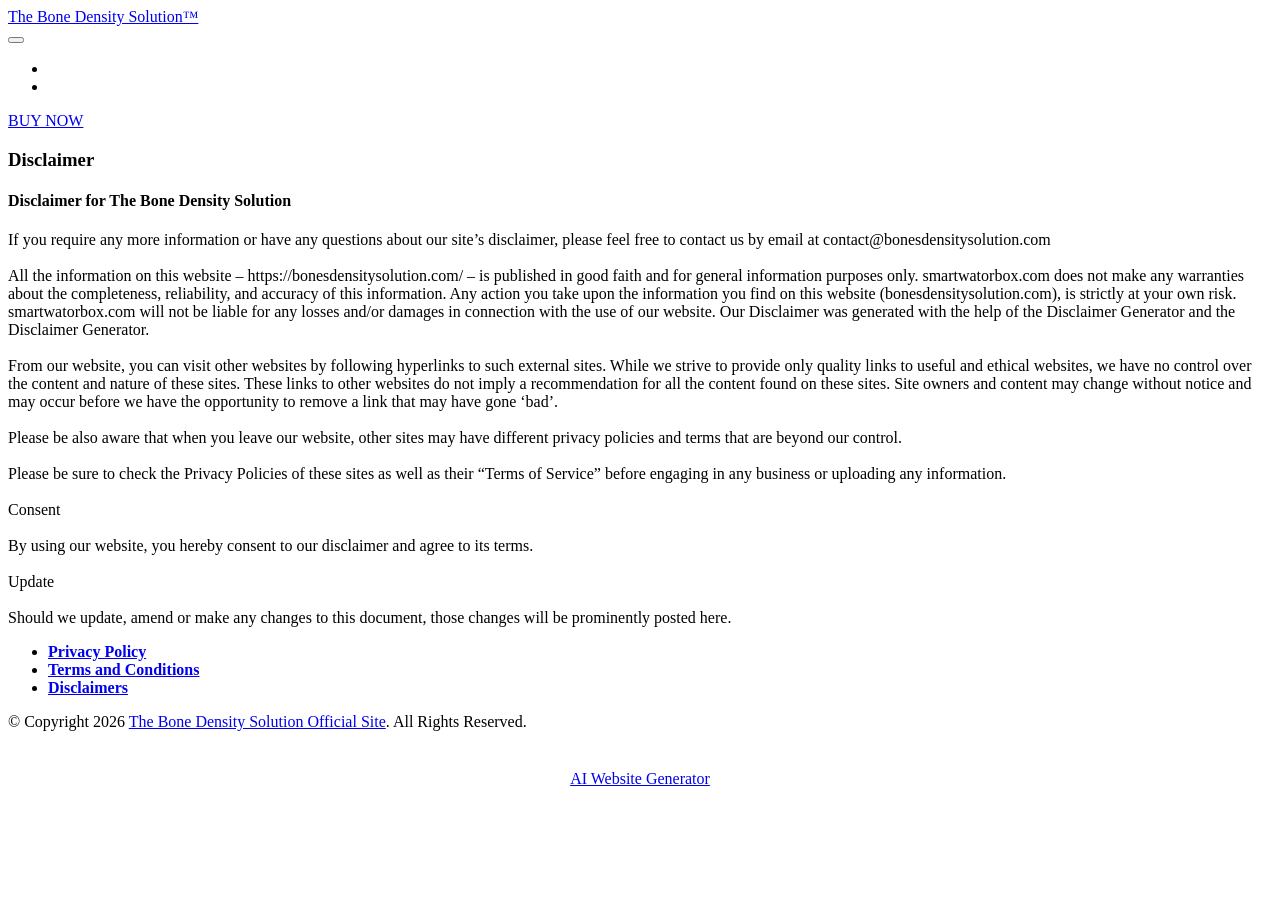
==== commit 10b73639: "Add files via upload" ====
--- a/Disclaimer.html
+++ b/Disclaimer.html
@@ -6,8 +6,8 @@
   <meta http-equiv="X-UA-Compatible" content="IE=edge">
   <meta name="generator" content="Mobirise v6.1.4, mobirise.com">
   <meta name="viewport" content="width=device-width, initial-scale=1, minimum-scale=1">
-  <link rel="shortcut icon" href="assets/images/joesephswell-1.webp" type="image/x-icon">
-  <meta name="description" content="Disclaimer for Joseph’s Well">
+  <link rel="shortcut icon" href="assets/images/the20bone20density20solution-128x166.png" type="image/x-icon">
+  <meta name="description" content="Disclaimer for The Bone Density Solution">
   
   
   <title>Disclaimer</title>
@@ -19,7 +19,7 @@
   <link rel="stylesheet" href="assets/theme/css/style.css">
   <link rel="preload" href="https://fonts.googleapis.com/css?family=Jost:100,200,300,400,500,600,700,800,900,100i,200i,300i,400i,500i,600i,700i,800i,900i&display=swap" as="style" onload="this.onload=null;this.rel='stylesheet'">
   <noscript><link rel="stylesheet" href="https://fonts.googleapis.com/css?family=Jost:100,200,300,400,500,600,700,800,900,100i,200i,300i,400i,500i,600i,700i,800i,900i&display=swap"></noscript>
-  <link rel="preload" as="style" href="assets/mobirise/css/mbr-additional.css?v=mM1Mye"><link rel="stylesheet" href="assets/mobirise/css/mbr-additional.css?v=mM1Mye" type="text/css">
+  <link rel="preload" as="style" href="assets/mobirise/css/mbr-additional.css?v=XePT7u"><link rel="stylesheet" href="assets/mobirise/css/mbr-additional.css?v=XePT7u" type="text/css">
 
   
   
@@ -30,10 +30,10 @@
   <section data-bs-version="5.1" class="menu menu2 cid-tLcIcNEty3" once="menu" id="menu2-h">
     
     <nav class="navbar navbar-dropdown navbar-fixed-top navbar-expand-lg">
-        <div class="container">
+        <div class="container-fluid">
             <div class="navbar-brand">
                 
-                <span class="navbar-caption-wrap"><a class="navbar-caption text-white text-primary display-7">Joseph's Well&nbsp;<br></a></span>
+                <span class="navbar-caption-wrap"><a class="navbar-caption text-white text-primary display-2" href="https://bonesdensitysolution.com">The Bone Density Solution™</a></span>
             </div>
             <button class="navbar-toggler" type="button" data-toggle="collapse" data-bs-toggle="collapse" data-target="#navbarSupportedContent" data-bs-target="#navbarSupportedContent" aria-controls="navbarNavAltMarkup" aria-expanded="false" aria-label="Toggle navigation">
                 <div class="hamburger">
@@ -44,10 +44,9 @@
                 </div>
             </button>
             <div class="collapse navbar-collapse" id="navbarSupportedContent">
-                <ul class="navbar-nav nav-dropdown" data-app-modern-menu="true"><li class="nav-item"><a class="nav-link link text-white text-primary display-4" href="index.html#content4-3p">Benefits</a></li>
-                    <li class="nav-item"><a class="nav-link link text-white text-primary display-4" href="index.html#content4-3">About Us</a></li><li class="nav-item"><a class="nav-link link text-white text-primary display-4" href="index.html#list01-3c">FAQs</a></li></ul>
+                <ul class="navbar-nav nav-dropdown" data-app-modern-menu="true"><li class="nav-item"><a class="nav-link link text-white text-primary display-4" href="index.html#team2-2r"></a></li><li class="nav-item"><a class="nav-link link text-white text-primary display-4" href="index.html#content17-d"></a></li></ul>
                 
-                <div class="navbar-buttons mbr-section-btn"><a class="btn btn-primary display-4" href="https://e31dceh5oryjfp1t7qdhljdr3a.hop.clickbank.net/?&traffic_source=org"><span class="mobi-mbri mobi-mbri-shopping-cart mbr-iconfont mbr-iconfont-btn"></span>Order NOW</a></div>
+                <div class="navbar-buttons mbr-section-btn"><a class="btn btn-danger display-4" href="https://ce21ebp6so-h9k7zom124xckfe.hop.clickbank.net/?&traffic_source=org"><span class="mobi-mbri mobi-mbri-cursor-click mbr-iconfont mbr-iconfont-btn"></span>BUY NOW</a></div>
             </div>
         </div>
     </nav>
@@ -61,8 +60,24 @@
                 <h3 class="mbr-section-title mbr-fonts-style mb-4 display-2">
                     <strong>Disclaimer</strong></h3>
                 <h4 class="mbr-section-subtitle mbr-fonts-style mb-4 display-5">
-                    Disclaimer for The Lost Generator</h4>
-                <p class="mbr-text mbr-fonts-style display-7">If you need more information or have any questions about our site's disclaimer, please contact us at efty@gmail.com.<br><br>Disclaimers for The Lost Generator<br><br>All information on this website - cb.getelectro - slim.com - is provided in good faith and is intended for general informational purposes only. ElectroSlim makes no guarantees regarding the completeness, reliability, or accuracy of this information. Any action you take based on the information found on this website (ElectroSlim) is strictly at your own risk. ElectroSlim will not be held liable for any losses and/or damages related to the use of our website.<br><br>From our website, you may be able to visit other websites via hyperlinks to external sites. While we strive to provide only quality links to useful and ethical websites, we have no control over the content and nature of these sites. These links do not imply a recommendation for all content found on these external sites. Site owners and content may change without notice and may occur before we can remove a link that might have become outdated or broken.<br><br>External Links and Policies<br><br>Please note that once you leave our website, other sites may have different privacy policies and terms of service which are beyond our control. Be sure to review the privacy policies and "Terms of Service" of any site you visit before engaging in any transactions or uploading any information.<br><br>Consent<br><br>By using our website, you hereby consent to our disclaimer and agree to its terms.<br><br>Updates<br><br>Should we update, amend, or make any changes to this document, those changes will be prominently posted here.<br></p>
+                    Disclaimer for The Bone Density Solution</h4>
+                <p class="mbr-text mbr-fonts-style display-7">If you require any more information or have any questions about our site’s disclaimer, please feel free to contact us by email at contact@bonesdensitysolution.com
+<br>
+<br>All the information on this website – https://bonesdensitysolution.com/ – is published in good faith and for general information purposes only. smartwatorbox.com&nbsp;does not make any warranties about the completeness, reliability, and accuracy of this information. Any action you take upon the information you find on this website (bonesdensitysolution.com), is strictly at your own risk. smartwatorbox.com&nbsp;will not be liable for any losses and/or damages in connection with the use of our website. Our Disclaimer was generated with the help of the Disclaimer Generator and the Disclaimer Generator.
+<br>
+<br>From our website, you can visit other websites by following hyperlinks to such external sites. While we strive to provide only quality links to useful and ethical websites, we have no control over the content and nature of these sites. These links to other websites do not imply a recommendation for all the content found on these sites. Site owners and content may change without notice and may occur before we have the opportunity to remove a link that may have gone ‘bad’.
+<br>
+<br>Please be also aware that when you leave our website, other sites may have different privacy policies and terms that are beyond our control.
+<br>
+<br>Please be sure to check the Privacy Policies of these sites as well as their “Terms of Service” before engaging in any business or uploading any information.
+<br>
+<br>Consent
+<br>
+<br>By using our website, you hereby consent to our disclaimer and agree to its terms.
+<br>
+<br>Update
+<br>
+<br>Should we update, amend or make any changes to this document, those changes will be prominently posted here.<br></p>
             </div>
         </div>
     </div>
@@ -83,15 +98,15 @@
                     
                     
                     
-                <li class="foot-menu-item mbr-fonts-style display-4"><a href="PrivacyPolicy.html" class="text-white text-primary">Privacy Policy</a></li><li class="foot-menu-item mbr-fonts-style display-4"><a href="Terms-And-Conditions.html" class="text-white text-primary">Terms and Conditions</a></li><li class="foot-menu-item mbr-fonts-style display-4"><a href="Disclaimer.html" class="text-white text-primary">Disclaimers</a></li></ul>
+                <li class="foot-menu-item mbr-fonts-style display-4"><a href="Privacy-Policy.html" class="text-white text-primary"><strong>Privacy Policy</strong></a></li><li class="foot-menu-item mbr-fonts-style display-4"><a href="Terms-And-Conditions.html" class="text-white text-primary"><strong>Terms and Conditions</strong></a></li><li class="foot-menu-item mbr-fonts-style display-4"><a href="Disclaimer.html#content5-1g" class="text-white text-primary"><strong>Disclaimers</strong></a>&nbsp;</li></ul>
             </div>
             
             <div class="row row-copirayt">
-                <p class="mbr-text mb-0 mbr-fonts-style mbr-white align-center display-4">© Copyright 2026 <a href="https://joesephwell.com" class="text-white">Joseph’s Well</a> .&nbsp;All Rights Reserved.</p>
+                <p class="mbr-text mb-0 mbr-fonts-style mbr-white align-center display-4">© Copyright 2026 <a href="https://bonesdensitysolution.com/" class="text-white text-primary">The Bone Density Solution Official Site</a>. All Rights Reserved.<br></p>
             </div>
         </div>
     </div>
-</section><section class="display-7" style="padding: 0;align-items: center;justify-content: center;flex-wrap: wrap;    align-content: center;display: flex;position: relative;height: 4rem;"><a href="https://mobiri.se/4233405" style="flex: 1 1;height: 4rem;position: absolute;width: 100%;z-index: 1;"><img alt="" style="height: 4rem;" src="[data-uri]"></a><p style="margin: 0;text-align: center;" class="display-7">&#8204;</p><a style="z-index:1" href="https://mobirise.com/html-builder.html">HTML Website Generator</a></section><script src="assets/bootstrap/js/bootstrap.bundle.min.js"></script>  <script src="assets/smoothscroll/smooth-scroll.js"></script>  <script src="assets/ytplayer/index.js"></script>  <script src="assets/dropdown/js/navbar-dropdown.js"></script>  <script src="assets/theme/js/script.js"></script>  
+</section><section class="display-7" style="padding: 0;align-items: center;justify-content: center;flex-wrap: wrap;    align-content: center;display: flex;position: relative;height: 4rem;"><a href="https://mobiri.se/4233405" style="flex: 1 1;height: 4rem;position: absolute;width: 100%;z-index: 1;"><img alt="" style="height: 4rem;" src="[data-uri]"></a><p style="margin: 0;text-align: center;" class="display-7">&#8204;</p><a style="z-index:1" href="https://mobirise.com/builder/ai-website-generator.html">AI Website Generator</a></section><script src="assets/bootstrap/js/bootstrap.bundle.min.js"></script>  <script src="assets/smoothscroll/smooth-scroll.js"></script>  <script src="assets/ytplayer/index.js"></script>  <script src="assets/dropdown/js/navbar-dropdown.js"></script>  <script src="assets/theme/js/script.js"></script>  
   
   
  <div id="scrollToTop" class="scrollToTop mbr-arrow-up"><a style="text-align: center;"><i class="mbr-arrow-up-icon mbr-arrow-up-icon-cm cm-icon cm-icon-smallarrow-up"></i></a></div>
